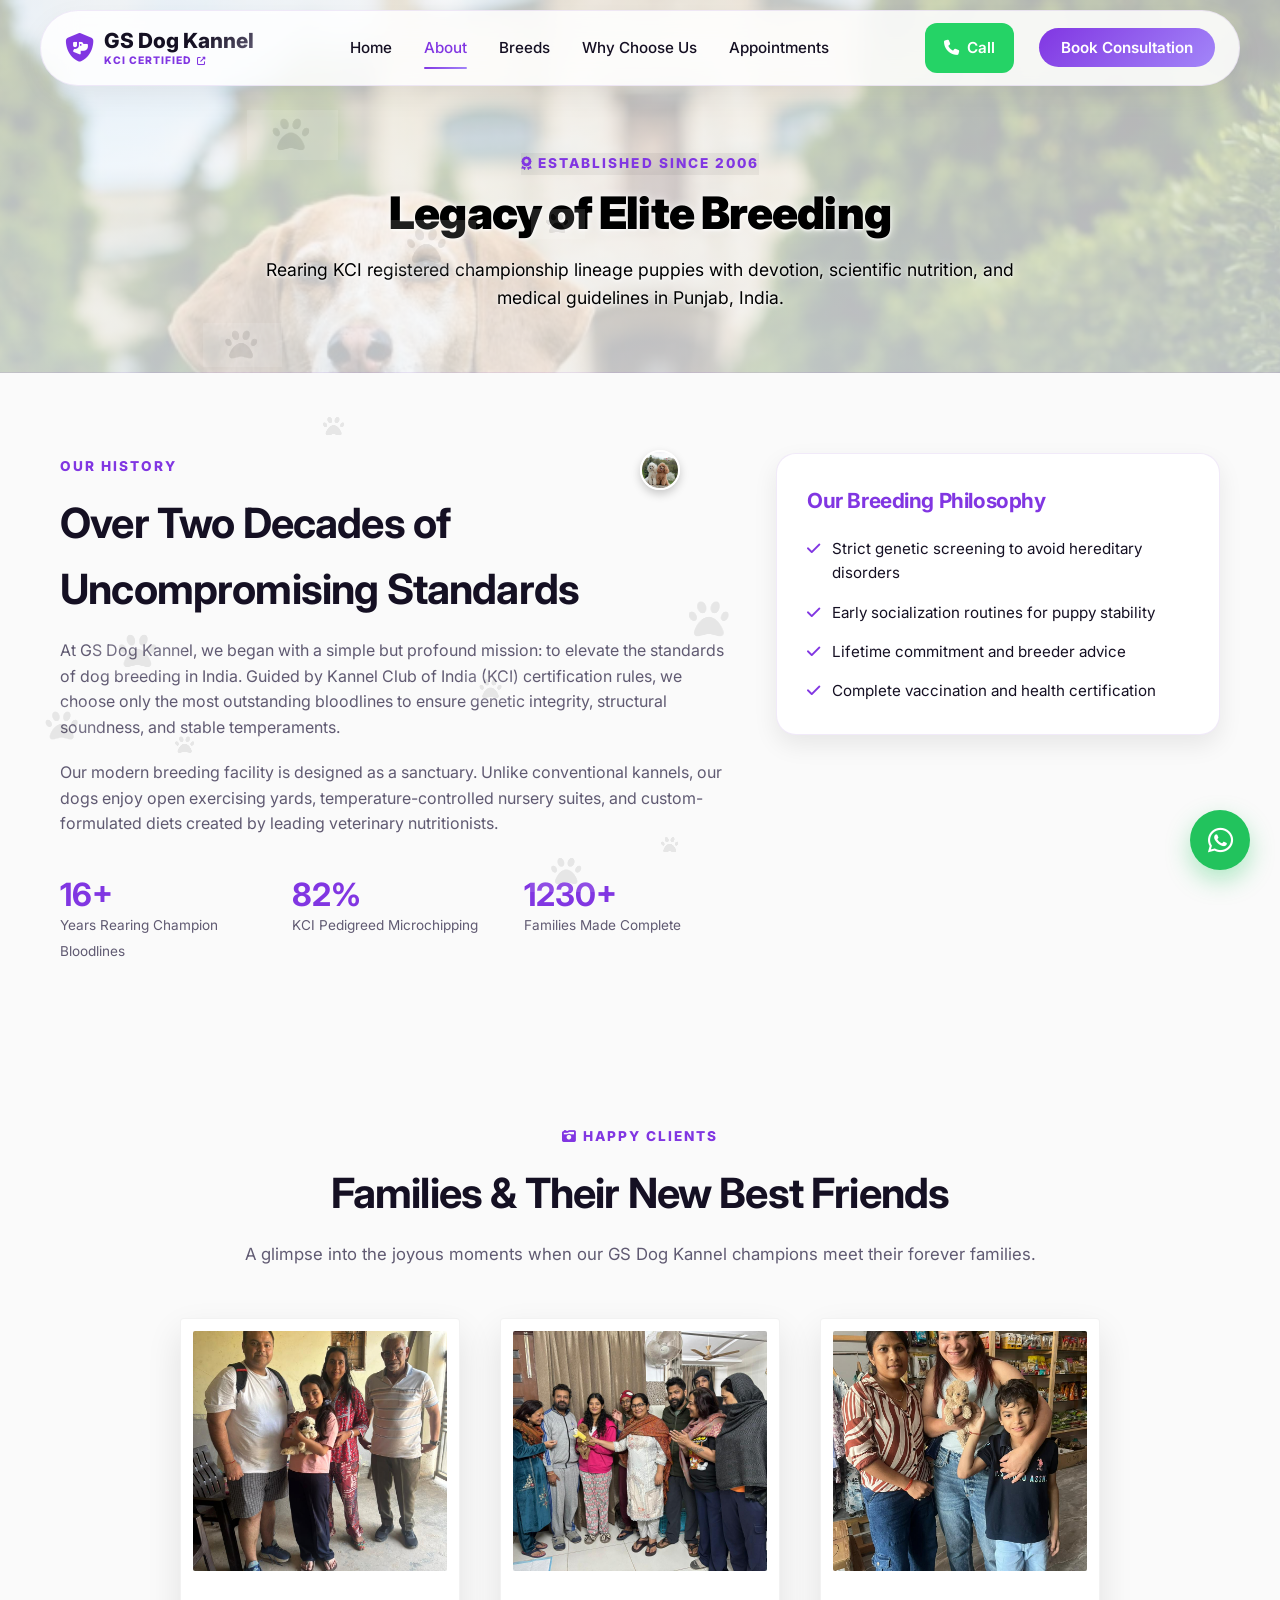
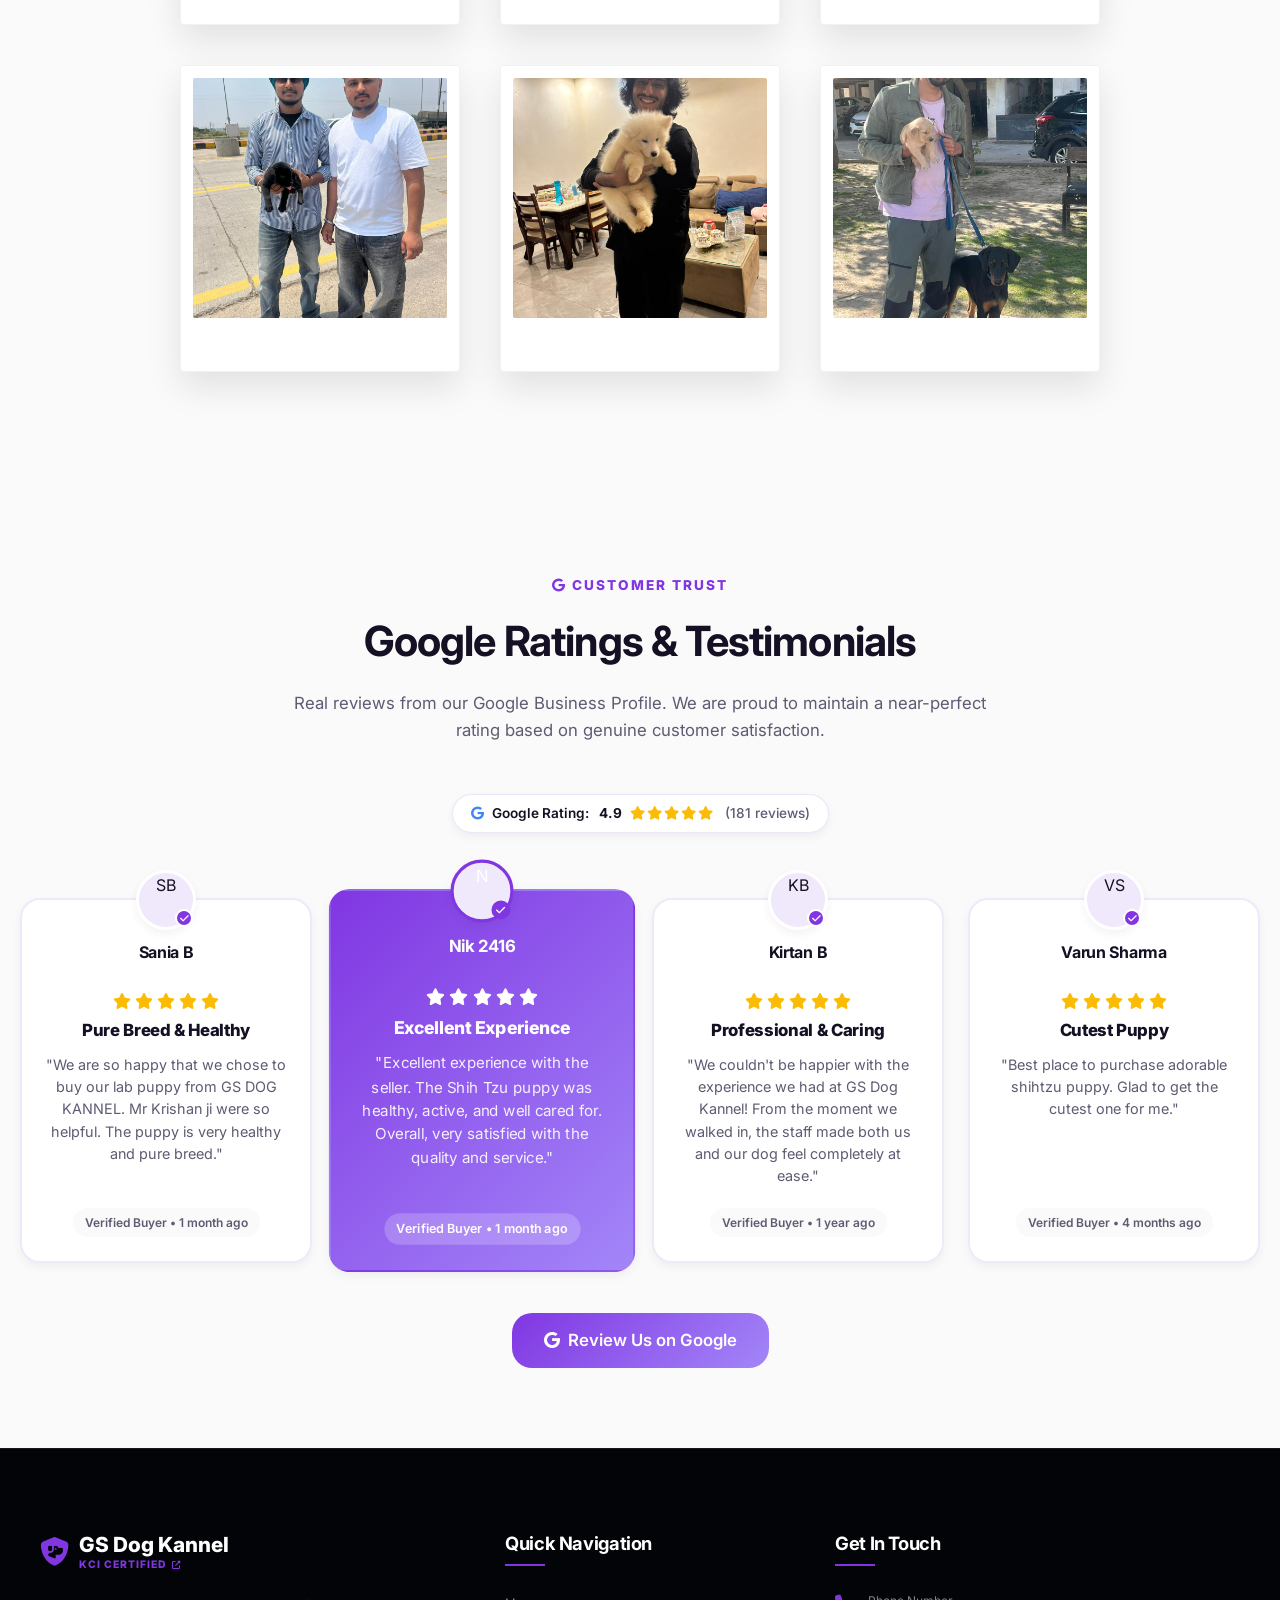
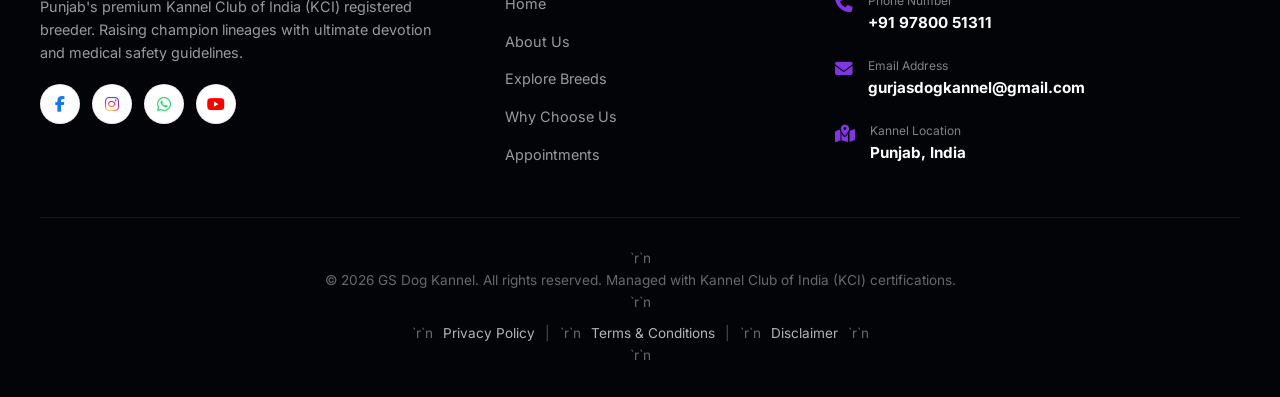
==== about.html @ f5889da2 "Add files via upload" ====
<!DOCTYPE html>
<html lang="en">
<head>
    <meta charset="UTF-8">
    <meta name="viewport" content="width=device-width, initial-scale=1.0">
    <title>About Us | GS Dog Kannel</title>
    <meta name="description" content="Learn about GS Dog Kannel, our legacy of over 20 years breeding KCI-registered championship lineage dogs in Punjab, India.">
    
    <!-- Fonts -->
    <link rel="preconnect" href="https://fonts.googleapis.com">
    <link rel="preconnect" href="https://fonts.gstatic.com" crossorigin>
    <link href="https://fonts.googleapis.com/css2?family=Inter:wght@300;400;500;600;700&family=Playfair+Display:ital,wght@0,400..900;1,400..900&display=swap" rel="stylesheet">
    
    <!-- FontAwesome for Icons -->
    <link rel="stylesheet" href="https://cdnjs.cloudflare.com/ajax/libs/font-awesome/6.4.0/css/all.min.css">
    
    <!-- Stylesheet -->
    <link rel="stylesheet" href="index.css">
</head>
<body>

    <!-- Header Navigation -->
    <header class="main-header scrolled" id="header">
        <div class="header-container">
            <a href="index.html" class="logo">
                <span class="logo-icon"><i class="fa-solid fa-shield-dog"></i></span>
                <div style="display: flex; flex-direction: column; line-height: 1.1;"><span class="logo-text">GS Dog Kannel</span><span style="font-size: 0.65rem; color: var(--clr-primary); font-weight: 800; text-transform: uppercase; letter-spacing: 1px; margin-top: 2px; cursor: pointer;" onclick="window.open('https://www.kennelclubofindia.org/', '_blank'); event.preventDefault();">KCI Certified <i class="fa-solid fa-up-right-from-square" style="font-size: 0.8em; margin-left: 2px;"></i></span></div>
            </a>
            
            <nav class="nav-menu" id="navMenu">
                <a href="index.html" class="nav-link">Home</a>
                <a href="about.html" class="nav-link active">About</a>
                <a href="breeds.html" class="nav-link">Breeds</a>
                <a href="why-choose-us.html" class="nav-link">Why Choose Us</a>
                <a href="appointments.html" class="nav-link">Appointments</a>
            </nav>
            
            <div class="header-actions">
                <a href="tel:+919780051311" class="btn" style="background-color: #25D366; color: white; border: none; margin-right: 10px; padding: 0.8rem 1.2rem; font-weight: 600;"><i class="fa-solid fa-phone"></i> Call</a>
                <button class="btn btn-primary" id="btnBookConsultationTop">Book Consultation</button>
                <button class="mobile-nav-toggle" id="mobileNavToggle" aria-label="Toggle Navigation Menu">
                    <i class="fa-solid fa-bars"></i>
                </button>
            </div>
        </div>
    </header>

    <!-- Page Header Hero -->
    <section class="page-hero-section" id="about-hero">
        <div class="page-hero-overlay"></div>
        <div class="page-hero-container">
            <span class="section-tag"><i class="fa-solid fa-award"></i> Established since 2006</span>
            <h1 class="page-title">Legacy of Elite Breeding</h1>
            <p class="page-subtitle">Rearing KCI registered championship lineage puppies with devotion, scientific nutrition, and medical guidelines in Punjab, India.</p>
        </div>
    </section>

    <!-- About Detailed Story -->
    <section class="about-story-section">
        <div class="about-container">
            <div class="about-text-content">
                <span class="section-tag">Our History</span>
                <h2 class="section-title text-left">Over Two Decades of Uncompromising Standards</h2>
                <p class="story-p" data-animate="anim-fade-up">At GS Dog Kannel, we began with a simple but profound mission: to elevate the standards of dog breeding in India. Guided by Kannel Club of India (KCI) certification rules, we choose only the most outstanding bloodlines to ensure genetic integrity, structural soundness, and stable temperaments.</p>
                
                <p class="story-p delay-150" data-animate="anim-fade-up">Our modern breeding facility is designed as a sanctuary. Unlike conventional kannels, our dogs enjoy open exercising yards, temperature-controlled nursery suites, and custom-formulated diets created by leading veterinary nutritionists.</p>
                
                <div class="stats-row-small">
                    <div class="small-stat" data-animate="anim-fade-up">
                        <strong data-counter="20+">0+</strong>
                        <span>Years Rearing Champion Bloodlines</span>
                    </div>
                    <div class="small-stat delay-150" data-animate="anim-fade-up">
                        <strong data-counter="100%">0%</strong>
                        <span>KCI Pedigreed Microchipping</span>
                    </div>
                    <div class="small-stat delay-300" data-animate="anim-fade-up">
                        <strong data-counter="1500+">0+</strong>
                        <span>Families Made Complete</span>
                    </div>
                </div>
            </div>
            <div class="about-visual-grid">
                <div class="story-card">
                    <h3>Our Breeding Philosophy</h3>
                    <ul class="story-list">
                        <li><i class="fa-solid fa-check text-gold"></i> Strict genetic screening to avoid hereditary disorders</li>
                        <li><i class="fa-solid fa-check text-gold"></i> Early socialization routines for puppy stability</li>
                        <li><i class="fa-solid fa-check text-gold"></i> Lifetime commitment and breeder advice</li>
                        <li><i class="fa-solid fa-check text-gold"></i> Complete vaccination and health certification</li>
                    </ul>
                </div>
            </div>
        </div>
    </section>

    <!-- Client Scenery Gallery -->
    <section class="client-scenery-section" style="padding: 80px 20px; background-color: var(--clr-bg-deep);">
        <div class="section-header" style="text-align: center; max-width: 800px; margin: 0 auto 50px;">
            <span class="section-tag"><i class="fa-solid fa-camera-retro"></i> Happy Clients</span>
            <h2 class="section-title">Families & Their New Best Friends</h2>
            <p class="section-description">A glimpse into the joyous moments when our GS Dog Kannel champions meet their forever families.</p>
        </div>

        <div class="scenery-gallery">
            <div class="scenery-photo"><img src="assets/client-1.jpeg" alt="Happy Client 1"></div>
            <div class="scenery-photo"><img src="assets/client-2.jpeg" alt="Happy Client 2"></div>
            <div class="scenery-photo"><img src="assets/client-3.jpeg" alt="Happy Client 3"></div>
            <div class="scenery-photo"><img src="assets/client-4.jpeg" alt="Happy Client 4"></div>
            <div class="scenery-photo"><img src="assets/client-5.jpeg" alt="Happy Client 5"></div>
            <div class="scenery-photo"><img src="assets/client-6.jpeg" alt="Happy Client 6"></div>
        </div>
    </section>

    <!-- Google Reviews Section -->
    <section class="client-gallery-section" id="clients">
        <div class="section-header">
            <span class="section-tag"><i class="fa-brands fa-google"></i> Customer Trust</span>
            <h2 class="section-title">Google Ratings & Testimonials</h2>
            <p class="section-description">Real reviews from our Google Business Profile. We are proud to maintain a near-perfect rating based on genuine customer satisfaction.</p>
        </div>
        
        <div style="text-align: center; margin-bottom: 35px;">
            <a href="https://maps.app.goo.gl/3R7skZ1B4tzSLsJz9" target="_blank" rel="noopener" class="google-badge">
                <i class="fa-brands fa-google"></i> Google Rating: <strong style="margin-left: 2px;">4.9</strong> 
                <span class="google-stars">
                    <i class="fa-solid fa-star"></i><i class="fa-solid fa-star"></i><i class="fa-solid fa-star"></i><i class="fa-solid fa-star"></i><i class="fa-solid fa-star"></i>
                </span> 
                <span style="color: var(--clr-text-muted); font-weight: 500; margin-left: 4px;">(181 reviews)</span>
            </a>
        </div>

        <div class="gallery-grid">
            <!-- Review 1: Sania B -->
            <div class="google-card">
                <div class="google-avatar-wrapper">
                    <div class="google-avatar">SB</div>
                    <div class="google-verified-badge"><i class="fa-solid fa-check"></i></div>
                </div>
                <div class="google-author-info">
                    <h4>Sania B</h4>
                </div>
                <div class="google-card-rating">
                    <i class="fa-solid fa-star"></i><i class="fa-solid fa-star"></i><i class="fa-solid fa-star"></i><i class="fa-solid fa-star"></i><i class="fa-solid fa-star"></i>
                </div>
                <h3 class="google-card-title">Pure Breed & Healthy</h3>
                <p class="google-card-text">"We are so happy that we chose to buy our lab puppy from GS DOG KANNEL. Mr Krishan ji were so helpful. The puppy is very healthy and pure breed."</p>
                <div class="google-card-footer">Verified Buyer • 1 month ago</div>
            </div>
            
            <!-- Review 2: Nik 2416 (HIGHLIGHT) -->
            <div class="google-card highlight">
                <div class="google-avatar-wrapper">
                    <div class="google-avatar">N</div>
                    <div class="google-verified-badge"><i class="fa-solid fa-check"></i></div>
                </div>
                <div class="google-author-info">
                    <h4>Nik 2416</h4>
                </div>
                <div class="google-card-rating">
                    <i class="fa-solid fa-star"></i><i class="fa-solid fa-star"></i><i class="fa-solid fa-star"></i><i class="fa-solid fa-star"></i><i class="fa-solid fa-star"></i>
                </div>
                <h3 class="google-card-title">Excellent Experience</h3>
                <p class="google-card-text">"Excellent experience with the seller. The Shih Tzu puppy was healthy, active, and well cared for. Overall, very satisfied with the quality and service."</p>
                <div class="google-card-footer">Verified Buyer • 1 month ago</div>
            </div>

            <!-- Review 3: Kirtan B -->
            <div class="google-card">
                <div class="google-avatar-wrapper">
                    <div class="google-avatar">KB</div>
                    <div class="google-verified-badge"><i class="fa-solid fa-check"></i></div>
                </div>
                <div class="google-author-info">
                    <h4>Kirtan B</h4>
                </div>
                <div class="google-card-rating">
                    <i class="fa-solid fa-star"></i><i class="fa-solid fa-star"></i><i class="fa-solid fa-star"></i><i class="fa-solid fa-star"></i><i class="fa-solid fa-star"></i>
                </div>
                <h3 class="google-card-title">Professional & Caring</h3>
                <p class="google-card-text">"We couldn't be happier with the experience we had at GS Dog Kannel! From the moment we walked in, the staff made both us and our dog feel completely at ease."</p>
                <div class="google-card-footer">Verified Buyer • 1 year ago</div>
            </div>

            <!-- Review 4: Varun Sharma -->
            <div class="google-card">
                <div class="google-avatar-wrapper">
                    <div class="google-avatar">VS</div>
                    <div class="google-verified-badge"><i class="fa-solid fa-check"></i></div>
                </div>
                <div class="google-author-info">
                    <h4>Varun Sharma</h4>
                </div>
                <div class="google-card-rating">
                    <i class="fa-solid fa-star"></i><i class="fa-solid fa-star"></i><i class="fa-solid fa-star"></i><i class="fa-solid fa-star"></i><i class="fa-solid fa-star"></i>
                </div>
                <h3 class="google-card-title">Cutest Puppy</h3>
                <p class="google-card-text">"Best place to purchase adorable shihtzu puppy. Glad to get the cutest one for me."</p>
                <div class="google-card-footer">Verified Buyer • 4 months ago</div>
            </div>
        </div>

        <div style="text-align: center; margin-top: 50px;">
            <a href="https://maps.app.goo.gl/3R7skZ1B4tzSLsJz9" target="_blank" rel="noopener" class="btn btn-primary btn-lg">
                <i class="fa-brands fa-google"></i> Review Us on Google
            </a>
        </div>
    </section>

    <!-- Footer Section -->
    <footer class="site-footer" id="contact">
        <div class="footer-container">
            <div class="footer-brand">
                <a href="index.html" class="footer-logo">
                    <span class="logo-icon"><i class="fa-solid fa-shield-dog"></i></span>
                    <div style="display: flex; flex-direction: column; line-height: 1.1;"><span class="logo-text">GS Dog Kannel</span><span style="font-size: 0.65rem; color: var(--clr-primary); font-weight: 800; text-transform: uppercase; letter-spacing: 1px; margin-top: 2px; cursor: pointer;" onclick="window.open('https://www.kennelclubofindia.org/', '_blank'); event.preventDefault();">KCI Certified <i class="fa-solid fa-up-right-from-square" style="font-size: 0.8em; margin-left: 2px;"></i></span></div>
                </a>
                <p class="brand-desc">Punjab's premium Kannel Club of India (KCI) registered breeder. Raising champion lineages with ultimate devotion and medical safety guidelines.</p>
                <div class="social-links">
                    <a href="https://www.facebook.com/people/G-S-Pets/100076706312508/" class="social-link" target="_blank" rel="noopener" aria-label="Facebook"><i class="fa-brands fa-facebook-f"></i></a>
                    <a href="https://www.instagram.com/pets_gs/" class="social-link" target="_blank" rel="noopener" aria-label="Instagram"><i class="fa-brands fa-instagram"></i></a>
                    <a href="https://wa.me/919780051311" class="social-link" target="_blank" rel="noopener" aria-label="WhatsApp"><i class="fa-brands fa-whatsapp"></i></a>
                    <a href="https://youtube.com/@gsdogkennel-u6u?si=juVTR_UXHDhjOwBA" class="social-link" target="_blank" rel="noopener" aria-label="YouTube"><i class="fa-brands fa-youtube"></i></a>
                </div>
            </div>
            
            <div class="footer-links">
                <h3>Quick Navigation</h3>
                <ul class="links-list">
                    <li><a href="index.html">Home</a></li>
                    <li><a href="about.html">About Us</a></li>
                    <li><a href="breeds.html">Explore Breeds</a></li>
                    <li><a href="why-choose-us.html">Why Choose Us</a></li>
                    <li><a href="appointments.html">Appointments</a></li>
                </ul>
            </div>
            
            <div class="footer-contact">
                <h3>Get In Touch</h3>
                <ul class="contact-list">
                    <li>
                        <i class="fa-solid fa-phone"></i>
                        <div>
                            <span>Phone Number</span>
                            <strong><a href="tel:+919780051311">+91 97800 51311</a></strong>
                        </div>
                    </li>
                    <li>
                        <i class="fa-solid fa-envelope"></i>
                        <div>
                            <span>Email Address</span>
                            <strong><a href="mailto:gurjasdogkannel@gmail.com">gurjasdogkannel@gmail.com</a></strong>
                        </div>
                    </li>
                    <li>
                        <i class="fa-solid fa-map-location-dot"></i>
                        <div>
                            <span>Kannel Location</span>
                            <strong>Punjab, India</strong>
                        </div>
                    </li>
                </ul>
            </div>
        </div>
        
        <div class="footer-bottom">`r`n            <p>&copy; 2026 GS Dog Kannel. All rights reserved. Managed with Kannel Club of India (KCI) certifications.</p>`r`n            <div class="legal-links" style="margin-top: 10px; font-size: 0.85rem; text-align: center; display: flex; justify-content: center; flex-wrap: wrap; gap: 10px;">`r`n                <a href="privacy.html" style="color: rgba(255,255,255,0.7); text-decoration: none;">Privacy Policy</a> <span style="color: rgba(255,255,255,0.3);">|</span>`r`n                <a href="terms.html" style="color: rgba(255,255,255,0.7); text-decoration: none;">Terms &amp; Conditions</a> <span style="color: rgba(255,255,255,0.3);">|</span>`r`n                <a href="disclaimer.html" style="color: rgba(255,255,255,0.7); text-decoration: none;">Disclaimer</a>`r`n            </div>`r`n        </div>
    </footer>

    <!-- Book Consultation Modal Overlay -->
    <div class="modal-overlay" id="consultationModal">
        <div class="modal-card">
            <button class="modal-close" id="modalCloseBtn" aria-label="Close Modal">&times;</button>
            <div class="modal-header">
                <i class="fa-solid fa-paw modal-paw-icon"></i>
                <h2>Book Kannel Consultation</h2>
                <p>Submit your details to chat with our breeding experts regarding availability and lineage history.</p>
            </div>
            <form class="modal-form" id="consultationForm">
                <div class="form-group">
                    <label for="clientName">Full Name</label>
                    <div class="input-wrapper">
                        <i class="fa-solid fa-user"></i>
                        <input type="text" id="clientName" placeholder="e.g. Gurpreet Singh" required>
                    </div>
                </div>
                <div class="form-group">
                    <label for="clientPhone">Phone / WhatsApp Number</label>
                    <div class="input-wrapper">
                        <i class="fa-solid fa-phone"></i>
                        <input type="tel" id="clientPhone" placeholder="e.g. +91 98765 43210" required>
                    </div>
                </div>
                <div class="form-group">
                    <label for="clientEmail">Email Address</label>
                    <div class="input-wrapper">
                        <i class="fa-solid fa-envelope"></i>
                        <input type="email" id="clientEmail" placeholder="e.g. gurpreet@example.com" required>
                    </div>
                </div>
                <div class="form-group">
                    <label for="selectedBreed">Interested Breed (Optional)</label>
                    <div class="input-wrapper">
                        <i class="fa-solid fa-dog"></i>
                        <select id="selectedBreed">
                            <option value="General Inquiry">General Consultation</option>
                            <option value="Alaskan Malamute">Alaskan Malamute</option>
                            <option value="Beagle">Beagle</option>
                            <option value="Black Pug">Black Pug</option>
                            <option value="Boxer">Boxer</option>
                            <option value="Cane Corso">Cane Corso</option>
                            <option value="Cocker Spaniel">Cocker Spaniel</option>
                            <option value="Doberman Pinscher">Doberman Pinscher</option>
                            <option value="Dogo Argentino">Dogo Argentino</option>
                            <option value="English Mastiff">English Mastiff</option>
                            <option value="French Bulldog">French Bulldog</option>
                            <option value="German Shepherd">German Shepherd</option>
                            <option value="Golden Retriever">Golden Retriever</option>
                            <option value="Labrador Retriever">Labrador Retriever</option>
                            <option value="Maltese">Maltese</option>
                            <option value="Maltipoo">Maltipoo</option>
                            <option value="Neapolitan Mastiff">Neapolitan Mastiff</option>
                            <option value="Poodle">Poodle</option>
                            <option value="Pug">Pug</option>
                            <option value="Rottweiler">Rottweiler</option>
                            <option value="Shih Tzu">Shih Tzu</option>
                            <option value="Siberian Husky">Siberian Husky</option>
                            <option value="Tibetan Mastiff">Tibetan Mastiff</option>
                            <option value="Toy Pomeranian">Toy Pomeranian</option>
                        </select>
                    </div>
                </div>
                <button type="submit" class="btn btn-primary btn-full">Submit & Chat on WhatsApp</button>
            </form>
        </div>
    </div>

    <!-- Floating WhatsApp Widget -->
    <a href="https://wa.me/919780051311?text=Hi%20GS%20Dog%20Kannel,%20I%27m%20visiting%20your%20website%20and%20want%20to%20know%20more." class="whatsapp-floating-widget" target="_blank" rel="noopener" aria-label="Chat on WhatsApp">
        <i class="fa-brands fa-whatsapp"></i>
        <span class="tooltip-text">Chat with us</span>
    </a>

    <!-- Interactive script -->
    <script src="index.js"></script>
</body>
</html>
---- index.css ----
/* ==========================================================================
   GS Dog Kannel CSS Design System
   Modern Premium Dark Theme with Amber Gold Accents & Glassmorphism
   ========================================================================== */

/* 1. Global Reset & Theme Variables */
:root {
    /* Color Palette (Light Purple Premium) */
    --clr-bg-deep: hsl(0, 0%, 98%);            /* Very Light Grey/White #fafafa */
    --clr-bg-card: hsl(0, 0%, 100%);           /* White cards */
    --clr-bg-card-hover: hsl(260, 40%, 97%);   /* Soft purple highlight */
    --clr-glass: rgba(255, 255, 255, 0.6);
    --clr-glass-border: rgba(115, 51, 194, 0.1);
    --clr-glass-highlight: rgba(255, 255, 255, 0.8);
    
    --clr-primary: hsl(266, 75%, 55%);         /* Vibrant Purple */
    --clr-primary-hover: hsl(266, 75%, 45%);   /* Darker Purple */
    --clr-primary-light: hsl(260, 70%, 95%);   /* Light violet/purple panel */
    
    --clr-secondary: hsl(339, 76%, 62%);       /* Rose/Pink Accent #e85287 */
    --clr-secondary-hover: hsl(339, 76%, 52%);
    --clr-whatsapp: hsl(142, 70%, 45%);        /* WhatsApp green */
    
    --clr-text-main: hsl(255, 36%, 10%);       /* Dark Text */
    --clr-text-muted: hsl(255, 12%, 40%);      /* Muted Text */
    --clr-text-dark: hsl(255, 36%, 10%);
    
    /* Typography - Clean Sans Serif for all */
    --font-heading: 'Inter', -apple-system, BlinkMacSystemFont, "Segoe UI", Roboto, sans-serif;
    --font-body: 'Inter', -apple-system, BlinkMacSystemFont, "Segoe UI", Roboto, sans-serif;
    
    /* Effects & Transitions */
    --shadow-sm: 0 4px 10px rgba(0, 0, 0, 0.05);
    --shadow-md: 0 10px 25px rgba(0, 0, 0, 0.08);
    --shadow-lg: 0 20px 40px rgba(115, 51, 194, 0.12);
    --transition-smooth: all 0.35s cubic-bezier(0.4, 0, 0.2, 1);
    
    --border-radius-sm: 12px;
    --border-radius-md: 20px;
    --border-radius-lg: 32px;
    --border-radius-circle: 50%;
    
    /* Animation Tokens */
    --ease-spring: cubic-bezier(0.34, 1.56, 0.64, 1);
    --ease-smooth: cubic-bezier(0.25, 1, 0.5, 1);
    --ease-in-out: cubic-bezier(0.65, 0, 0.35, 1);
    --gradient-primary: linear-gradient(135deg, hsl(266, 75%, 55%), hsl(255, 90%, 75%));
}

* {
    margin: 0;
    padding: 0;
    box-sizing: border-box;
}

html {
    scroll-behavior: smooth;
    font-size: 16px;
    background-color: var(--clr-bg-deep);
}

body {
    font-family: var(--font-body);
    color: var(--clr-text-main);
    line-height: 1.6;
    overflow-x: hidden;
    background-color: var(--clr-bg-deep);
}

/* Scrollbar Styling */
::-webkit-scrollbar {
    width: 10px;
}
::-webkit-scrollbar-track {
    background: var(--clr-bg-deep);
}
::-webkit-scrollbar-thumb {
    background: hsl(222, 30%, 18%);
    border-radius: 5px;
}
::-webkit-scrollbar-thumb:hover {
    background: var(--clr-primary);
}

/* Typography Anchors */
h1, h2, h3, h4, h5, h6 {
    font-family: var(--font-heading);
    font-weight: 700;
    letter-spacing: -0.02em;
    color: var(--clr-text-main);
}

a {
    color: inherit;
    text-decoration: none;
    transition: var(--transition-smooth);
}

/* 2. Layout Elements & Buttons */
.btn {
    display: inline-flex;
    align-items: center;
    justify-content: center;
    gap: 8px;
    padding: 10px 22px;
    font-family: var(--font-heading);
    font-size: 0.95rem;
    font-weight: 600;
    border-radius: var(--border-radius-sm);
    border: none;
    cursor: pointer;
    transition: var(--transition-smooth);
}

.btn-primary {
    background: var(--gradient-primary);
    color: #fff;
    border-radius: var(--border-radius-md);
}
.btn-primary:hover {
    transform: translateY(-2px);
    box-shadow: 0 8px 20px rgba(115, 51, 194, 0.35);
}

.btn-secondary {
    background-color: transparent;
    color: var(--clr-primary);
    border: 2px solid rgba(115, 51, 194, 0.3);
    backdrop-filter: blur(5px);
}
.btn-secondary:hover {
    background-color: var(--clr-primary-light);
    border-color: var(--clr-primary);
    transform: translateY(-2px);
}

.btn-lg {
    padding: 14px 32px;
    font-size: 1.05rem;
}

.btn-full {
    width: 100%;
    padding: 14px;
}

/* Badge style */
.badge {
    background-color: var(--clr-primary);
    color: var(--clr-bg-deep);
    font-size: 0.65rem;
    font-weight: 800;
    padding: 2px 8px;
    border-radius: 20px;
    text-transform: uppercase;
    letter-spacing: 0.05em;
    margin-left: 8px;
    vertical-align: middle;
}

/* 3. Header & Navigation */
.main-header {
    position: fixed;
    top: 20px;
    left: 50%;
    transform: translateX(-50%);
    width: 95%;
    max-width: 1200px;
    z-index: 1000;
    background-color: var(--clr-glass);
    backdrop-filter: blur(20px);
    -webkit-backdrop-filter: blur(20px);
    border: 1px solid var(--clr-glass-border);
    border-radius: 100px;
    transition: var(--transition-smooth);
    box-shadow: 0 4px 15px rgba(0,0,0,0.05);
}

.main-header.scrolled {
    top: 10px;
    background-color: rgba(255, 255, 255, 0.95);
    box-shadow: var(--shadow-md);
}

.header-container {
    width: 100%;
    padding: 12px 24px;
    display: flex;
    align-items: center;
    justify-content: space-between;
}

.logo {
    display: flex;
    align-items: center;
    gap: 10px;
}
.logo-icon {
    font-size: 1.8rem;
    color: var(--clr-primary);
}
.logo-text {
    font-family: var(--font-heading);
    font-size: 1.3rem;
    font-weight: 800;
    background: linear-gradient(135deg, var(--clr-text-main) 60%, var(--clr-text-muted));
    -webkit-background-clip: text;
    background-clip: text;
    -webkit-text-fill-color: transparent;
}

.nav-menu {
    display: flex;
    gap: 32px;
    align-items: center;
}
.nav-link {
    font-family: var(--font-body);
    font-size: 0.95rem;
    font-weight: 500;
    color: var(--clr-text-main);
    position: relative;
    padding: 5px 0;
}
.nav-link:hover, .nav-link.active {
    color: var(--clr-primary);
}
.nav-link::after {
    content: '';
    position: absolute;
    bottom: 0;
    left: 0;
    width: 0;
    height: 3px;
    border-radius: 3px;
    background-color: var(--clr-primary);
    transition: var(--transition-smooth);
}
.nav-link:hover::after, .nav-link.active::after {
    width: 100%;
}

.header-actions {
    display: flex;
    align-items: center;
    gap: 15px;
}

.mobile-nav-toggle {
    display: none;
    background: none;
    border: none;
    color: var(--clr-text-main);
    font-size: 1.5rem;
    cursor: pointer;
}

/* 4. Classical Split Hero Section */
.hero-classical-split {
    position: relative;
    min-height: 80vh;
    padding-top: 140px;
    padding-bottom: 60px;
    display: flex;
    align-items: center;
    background-color: var(--clr-bg-deep);
    overflow: hidden;
}

.hero-split-container {
    display: grid;
    grid-template-columns: 1.1fr 0.9fr;
    gap: 50px;
    width: 90%;
    max-width: 1200px;
    margin: 0 auto;
    align-items: center;
    z-index: 2;
}

.hero-content-column {
    text-align: left;
}

.hero-badge {
    display: inline-flex;
    align-items: center;
    gap: 8px;
    background-color: var(--clr-primary-light);
    color: var(--clr-primary);
    border: 1px solid rgba(115, 51, 194, 0.15);
    padding: 6px 16px;
    border-radius: 30px;
    font-family: var(--font-heading);
    font-size: 0.85rem;
    font-weight: 600;
    margin-bottom: 24px;
}

.hero-title {
    font-size: 4rem;
    line-height: 1.1;
    margin-bottom: 20px;
    color: var(--clr-text-main);
    font-family: var(--font-heading);
    font-weight: 800;
}

.hero-subtitle {
    font-size: 1.15rem;
    color: var(--clr-text-muted);
    line-height: 1.6;
    margin: 0 0 35px;
    max-width: 600px;
}

.hero-cta-group {
    display: flex;
    justify-content: flex-start;
    gap: 20px;
}

.hero-visual-column {
    display: flex;
    justify-content: center;
    align-items: center;
    position: relative;
}

.framed-image-container {
    position: relative;
    background: transparent;
    border-radius: var(--border-radius-lg);
    box-shadow: var(--shadow-md);
    transition: var(--transition-smooth);
    width: 100%;
}

.framed-image-container:hover {
    transform: translateY(-5px);
    box-shadow: var(--shadow-lg);
}

.framed-hero-img {
    width: 100%;
    max-width: 600px;
    height: 400px;
    object-fit: cover;
    border-radius: var(--border-radius-lg);
    display: block;
}

.hero-image-btn {
    position: absolute;
    bottom: 30px;
    right: 30px;
    width: 200px;
    height: 50px;
    box-shadow: var(--shadow-sm);
}

.framed-badge {
    position: absolute;
    bottom: 25px;
    right: 25px;
    background-color: var(--clr-primary);
    color: #ffffff;
    padding: 8px 16px;
    border-radius: 30px;
    font-size: 0.8rem;
    font-weight: 600;
    box-shadow: var(--shadow-md);
    display: flex;
    align-items: center;
    gap: 6px;
}

/* Stats Section (Separated below Hero) */
.stats-banner-section {
    padding: 20px 0 60px;
    background-color: var(--clr-bg-deep);
}

.stats-container {
    width: 90%;
    max-width: 1200px;
    margin: 0 auto;
    display: grid;
    grid-template-columns: repeat(3, 1fr);
    gap: 30px;
    z-index: 3;
}

.stat-card {
    background-color: var(--clr-bg-card);
    border: 2px solid var(--clr-primary-light);
    border-radius: var(--border-radius-md);
    padding: 30px 20px;
    display: flex;
    flex-direction: column;
    align-items: center;
    box-shadow: var(--shadow-sm);
    transition: var(--transition-smooth);
    position: relative;
    overflow: hidden;
}
.stat-card:hover {
    transform: translateY(-5px);
    border-color: var(--clr-primary);
    box-shadow: var(--shadow-md);
}

.stat-icon {
    font-size: 2rem;
    color: var(--clr-primary);
    margin-bottom: 15px;
    background: var(--clr-primary-light);
    width: 60px;
    height: 60px;
    display: flex;
    align-items: center;
    justify-content: center;
    border-radius: 12px;
}
.stat-number {
    font-family: var(--font-heading);
    font-size: 2.5rem;
    font-weight: 800;
    color: var(--clr-text-main);
    line-height: 1;
    margin-bottom: 8px;
}
.stat-label {
    font-size: 0.9rem;
    color: var(--clr-text-muted);
    font-weight: 500;
}

/* 5. Breeds Section */
.breeds-section {
    padding: 160px 20px 100px;
    max-width: 1200px;
    margin: 0 auto;
}

.section-header {
    text-align: center;
    max-width: 700px;
    margin: 0 auto 50px;
}

.section-tag {
    font-family: var(--font-heading);
    color: var(--clr-primary);
    text-transform: uppercase;
    font-size: 0.85rem;
    font-weight: 800;
    letter-spacing: 0.15em;
    display: inline-block;
    margin-bottom: 12px;
}

.section-title {
    font-size: 2.6rem;
    margin-bottom: 15px;
}
.section-title.text-left {
    text-align: left;
}

.section-description {
    font-size: 1.05rem;
    color: var(--clr-text-muted);
}
.section-description.text-left {
    text-align: left;
}

/* Filter tabs style */
.filter-tabs {
    display: flex;
    justify-content: center;
    flex-wrap: wrap;
    gap: 12px;
    margin-top: 35px;
}

.filter-btn {
    background-color: var(--clr-bg-card);
    color: var(--clr-text-muted);
    border: 1px solid var(--clr-glass-border);
    padding: 10px 22px;
    border-radius: 30px;
    cursor: pointer;
    font-family: var(--font-heading);
    font-size: 0.9rem;
    font-weight: 600;
    transition: var(--transition-smooth);
}
.filter-btn:hover {
    color: var(--clr-text-main);
    border-color: rgba(255, 255, 255, 0.2);
}
.filter-btn.active {
    background-color: var(--clr-primary);
    color: var(--clr-bg-deep);
    border-color: var(--clr-primary);
    box-shadow: 0 4px 15px rgba(245, 158, 11, 0.3);
}

/* Breeds Grid & Cards */
.breeds-grid {
    display: grid;
    grid-template-columns: repeat(5, 1fr);
    gap: 24px;
    margin-top: 40px;
}
@media (max-width: 1400px) {
    .breeds-grid { grid-template-columns: repeat(4, 1fr); }
}
@media (max-width: 1100px) {
    .breeds-grid { grid-template-columns: repeat(3, 1fr); }
}
@media (max-width: 768px) {
    .breeds-grid { grid-template-columns: repeat(2, 1fr); gap: 15px; }
}
@media (max-width: 480px) {
    .breeds-grid { grid-template-columns: 1fr; }
}

.breed-card {
    background-color: var(--clr-bg-card);
    border: 1px solid var(--clr-glass-border);
    border-radius: var(--border-radius-md);
    overflow: hidden;
    box-shadow: var(--shadow-sm);
    transition: var(--transition-smooth);
    display: flex;
    flex-direction: column;
    position: relative;
    height: 100%;
}
.breed-card:hover {
    transform: translateY(-8px);
    border-color: var(--clr-primary-light);
    box-shadow: var(--shadow-lg);
}

.breed-image-wrapper {
    position: relative;
    height: 260px;
    overflow: hidden;
}
.breed-image {
    width: 100%;
    height: 100%;
    object-fit: cover;
    transition: var(--transition-smooth);
}
.breed-card:hover .breed-image {
    transform: scale(1.05);
}

.breed-glass-overlay {
    position: absolute;
    top: -50%;
    left: -50%;
    width: 200%;
    height: 200%;
    background: linear-gradient(
        to bottom right,
        rgba(255,255,255,0) 0%,
        rgba(255,255,255,0) 40%,
        rgba(255,255,255,0.4) 50%,
        rgba(255,255,255,0) 60%,
        rgba(255,255,255,0) 100%
    );
    transform: rotate(30deg);
    pointer-events: none;
    z-index: 10;
    transition: var(--transition-smooth);
}
.breed-card:hover .breed-glass-overlay {
    transform: rotate(30deg) translate(20%, 20%);
}

.breed-category {
    position: absolute;
    top: 15px;
    right: 15px;
    background-color: var(--clr-glass);
    backdrop-filter: blur(8px);
    border: 1px solid var(--clr-glass-border);
    color: var(--clr-text-main);
    font-family: var(--font-heading);
    font-size: 0.75rem;
    font-weight: 700;
    padding: 6px 12px;
    border-radius: 20px;
    text-transform: uppercase;
}

.breed-content {
    padding: 20px;
    display: flex;
    flex-direction: column;
    flex-grow: 1;
    text-align: left;
}

.breed-name {
    font-size: 1.25rem;
    margin-bottom: 8px;
    font-weight: 700;
}

.breed-card-btn {
    border-radius: 0 0 var(--border-radius-md) var(--border-radius-md);
    padding: 16px;
    font-size: 1rem;
    background: var(--gradient-primary);
    color: #fff;
    border: none;
    text-align: center;
    font-weight: 600;
    transition: var(--transition-smooth);
    display: block;
    width: 100%;
    text-decoration: none;
}
.breed-card-btn:hover {
    background: var(--clr-primary-hover);
}

.breed-desc {
    font-size: 0.9rem;
    color: var(--clr-text-muted);
    margin-bottom: 20px;
    flex-grow: 1;
}

.breed-meta {
    display: flex;
    justify-content: space-between;
    align-items: center;
    border-top: 1px solid var(--clr-glass-border);
    border-bottom: 1px solid var(--clr-glass-border);
    padding: 14px 0;
    margin-bottom: 20px;
    font-size: 0.85rem;
}

.meta-item {
    display: flex;
    flex-direction: column;
}
.meta-label {
    color: var(--clr-text-muted);
    font-size: 0.75rem;
    text-transform: uppercase;
    margin-bottom: 2px;
}
.meta-val {
    font-weight: 700;
}
.meta-val.price {
    color: var(--clr-primary);
}
/* 6. Why Choose Us Section */
.why-us-section {
    padding: 100px 20px;
    background-color: var(--clr-bg-deep);
}

.why-us-container {
    max-width: 1200px;
    margin: 0 auto;
    display: grid;
    grid-template-columns: 1fr 0.8fr;
    gap: 60px;
    align-items: center;
}

.features-list {
    margin-top: 40px;
    display: grid;
    grid-template-columns: 1fr 1fr;
    gap: 24px;
}

.feature-item {
    background: linear-gradient(135deg, rgba(115, 51, 194, 0.08) 0%, rgba(255, 255, 255, 1) 40%);
    background-color: var(--clr-bg-card);
    border: 1px solid var(--clr-glass-border);
    border-radius: var(--border-radius-md);
    padding: 30px;
    box-shadow: var(--shadow-sm);
    transition: var(--transition-smooth);
    display: flex;
    flex-direction: column;
    gap: 20px;
}
.feature-item:hover {
    transform: translateY(-5px);
    box-shadow: var(--shadow-md);
    border-color: rgba(115, 51, 194, 0.2);
}

.feature-icon {
    width: 50px;
    height: 50px;
    background-color: #fff;
    color: var(--clr-primary);
    border-radius: 50%;
    display: flex;
    align-items: center;
    justify-content: center;
    font-size: 1.4rem;
    flex-shrink: 0;
    box-shadow: var(--shadow-sm);
    border: 1px solid var(--clr-glass-border);
}

.feature-text h3 {
    font-size: 1.15rem;
    margin-bottom: 8px;
    font-weight: 800;
    color: var(--clr-text-main);
}
.feature-text p {
    font-size: 0.9rem;
    color: var(--clr-text-muted);
    line-height: 1.5;
}

/* Visual customer testimonial block */
.why-us-visual {
    position: relative;
    padding: 20px;
}

.visual-card {
    background-color: var(--clr-bg-card);
    border: 1px solid var(--clr-glass-border);
    border-radius: var(--border-radius-lg);
    padding: 40px;
    box-shadow: var(--shadow-lg);
    position: relative;
    overflow: hidden;
}
.visual-card::after {
    content: '';
    position: absolute;
    top: 0;
    right: 0;
    width: 30%;
    height: 100%;
    background: var(--gradient-primary);
    z-index: 0;
    clip-path: polygon(20% 0, 100% 0, 100% 100%, 0 100%);
}

.visual-rating {
    color: #fbbc05;
    font-size: 1.2rem;
    margin-bottom: 20px;
    position: relative;
    z-index: 1;
}

.visual-quote {
    font-size: 1.1rem;
    font-style: italic;
    color: var(--clr-text-main);
    line-height: 1.8;
    margin-bottom: 30px;
    font-weight: 500;
    position: relative;
    z-index: 1;
}

.visual-author {
    display: flex;
    align-items: center;
    gap: 15px;
    position: relative;
    z-index: 1;
}
.author-avatar {
    width: 45px;
    height: 45px;
    background-color: var(--clr-bg-card-hover);
    border-radius: var(--border-radius-circle);
    display: flex;
    align-items: center;
    justify-content: center;
    color: var(--clr-primary);
    font-size: 1.2rem;
    border: 1px solid var(--clr-glass-border);
}
.author-info h4 {
    font-size: 0.95rem;
    margin-bottom: 2px;
}
.author-info span {
    font-size: 0.8rem;
    color: var(--clr-text-muted);
}

/* 7. Footer Section */
.site-footer {
    background-color: hsl(222, 47%, 2%);
    border-top: 1px solid rgba(255, 255, 255, 0.08);
    padding: 80px 20px 30px;
    color: rgba(255, 255, 255, 0.7);
}

.footer-container {
    max-width: 1200px;
    margin: 0 auto;
    display: grid;
    grid-template-columns: 1.5fr 1fr 1.5fr;
    gap: 60px;
    margin-bottom: 50px;
}

.footer-brand {
    display: flex;
    flex-direction: column;
    gap: 20px;
}
.footer-logo {
    display: flex;
    align-items: center;
    gap: 10px;
}
.brand-desc {
    font-size: 0.9rem;
    color: rgba(255, 255, 255, 0.6);
}

.social-links {
    display: flex;
    gap: 12px;
}
.social-link {
    width: 40px;
    height: 40px;
    background-color: var(--clr-bg-card);
    border: 1px solid var(--clr-glass-border);
    border-radius: var(--border-radius-circle);
    display: flex;
    align-items: center;
    justify-content: center;
    color: var(--clr-text-muted);
    font-size: 1rem;
}
.social-link:hover {
    color: var(--clr-bg-deep);
    background-color: var(--clr-primary);
    border-color: var(--clr-primary);
    transform: translateY(-2px);
    box-shadow: 0 4px 12px rgba(245, 158, 11, 0.25);
}

.footer-links h3, .footer-contact h3 {
    font-size: 1.15rem;
    margin-bottom: 25px;
    position: relative;
    padding-bottom: 8px;
    color: #ffffff;
}
.footer-logo .logo-text {
    background: transparent;
    -webkit-background-clip: unset;
    background-clip: unset;
    -webkit-text-fill-color: unset;
    color: #ffffff;
    font-weight: 800; /* Ensure it is bold */
}

/* Social Media Brand Colors */
.social-link[aria-label="Facebook"] {
    color: #1877F2;
}
.social-link[aria-label="Instagram"] i {
    background: radial-gradient(circle at 30% 107%, #fdf497 0%, #fdf497 5%, #fd5949 45%, #d6249f 60%, #285AEB 90%);
    -webkit-background-clip: text;
    background-clip: text;
    -webkit-text-fill-color: transparent;
}
.social-link[aria-label="WhatsApp"] {
    color: #25D366;
}
.social-link[aria-label="YouTube"] {
    color: #FF0000;
}

.social-link:hover {
    transform: translateY(-3px);
    box-shadow: 0 4px 12px rgba(255, 255, 255, 0.1);
}

.footer-links h3::after, .footer-contact h3::after {
    content: '';
    position: absolute;
    bottom: 0;
    left: 0;
    width: 40px;
    height: 2px;
    background-color: var(--clr-primary);
}

.links-list {
    list-style: none;
    display: flex;
    flex-direction: column;
    gap: 12px;
}
.links-list a {
    color: rgba(255, 255, 255, 0.6);
    font-size: 0.9rem;
}
.links-list a:hover {
    color: #ffffff;
    padding-left: 5px;
}

.contact-list {
    list-style: none;
    display: flex;
    flex-direction: column;
    gap: 20px;
}
.contact-list li {
    display: flex;
    gap: 15px;
    align-items: flex-start;
}
.contact-list li i {
    color: var(--clr-primary);
    font-size: 1.1rem;
    margin-top: 4px;
}
.contact-list li span {
    display: block;
    font-size: 0.75rem;
    color: rgba(255, 255, 255, 0.5);
}
.contact-list li strong {
    font-size: 0.95rem;
    color: #ffffff;
}
.contact-list li strong a:hover {
    color: var(--clr-primary);
}

.footer-bottom {
    max-width: 1200px;
    margin: 0 auto;
    padding-top: 30px;
    border-top: 1px solid rgba(255, 255, 255, 0.08);
    text-align: center;
    font-size: 0.85rem;
    color: rgba(255, 255, 255, 0.4);
}

/* 8. Booking Consultation Modal */
.modal-overlay {
    position: fixed;
    top: 0;
    left: 0;
    width: 100%;
    height: 100%;
    background-color: rgba(15, 23, 42, 0.8);
    backdrop-filter: blur(8px);
    z-index: 2000;
    display: flex;
    align-items: center;
    justify-content: center;
    opacity: 0;
    pointer-events: none;
    transition: opacity 0.4s ease;
    padding: 20px;
}

.modal-overlay.open {
    opacity: 1;
    pointer-events: auto;
}

.modal-card {
    background-color: var(--clr-bg-card);
    border: 1px solid var(--clr-glass-border);
    border-radius: var(--border-radius-lg);
    width: 100%;
    max-width: 500px;
    padding: 40px;
    box-shadow: var(--shadow-lg);
    position: relative;
    transform: scale(0.85);
    opacity: 0;
    transition: all 0.4s cubic-bezier(0.34, 1.56, 0.64, 1);
}

.modal-overlay.open .modal-card {
    transform: scale(1);
    opacity: 1;
}

.modal-close {
    position: absolute;
    top: 20px;
    right: 20px;
    background: none;
    border: none;
    color: var(--clr-text-muted);
    font-size: 2rem;
    line-height: 1;
    cursor: pointer;
    transition: var(--transition-smooth);
}
.modal-close:hover {
    color: var(--clr-text-main);
    transform: rotate(90deg);
}

.modal-header {
    text-align: center;
    margin-bottom: 30px;
}
.modal-paw-icon {
    font-size: 2.2rem;
    color: var(--clr-primary);
    margin-bottom: 12px;
}
.modal-header h2 {
    font-size: 1.8rem;
    margin-bottom: 8px;
}
.modal-header p {
    font-size: 0.9rem;
    color: var(--clr-text-muted);
}

.modal-form {
    display: flex;
    flex-direction: column;
    gap: 20px;
}

.form-group {
    display: flex;
    flex-direction: column;
    gap: 8px;
}
.form-group label {
    font-size: 0.85rem;
    font-weight: 600;
    color: var(--clr-text-muted);
}

.input-wrapper {
    position: relative;
    display: flex;
    align-items: center;
}
.input-wrapper i {
    position: absolute;
    left: 16px;
    color: var(--clr-text-muted);
    font-size: 0.95rem;
}
.input-wrapper input, .input-wrapper select {
    width: 100%;
    background-color: #ffffff;
    border: 1px solid var(--clr-glass-border);
    border-radius: var(--border-radius-sm);
    padding: 12px 16px 12px 45px;
    color: var(--clr-text-main);
    font-family: var(--font-body);
    font-size: 0.9rem;
    outline: none;
    transition: var(--transition-smooth);
}
.input-wrapper input:focus, .input-wrapper select:focus {
    border-color: var(--clr-primary);
    box-shadow: 0 0 0 3px rgba(115, 51, 194, 0.15);
}

/* Custom styling for options selection */
.input-wrapper select option {
    background-color: var(--clr-bg-card);
    color: var(--clr-text-main);
}

/* 9. Floating WhatsApp Action Button */
.whatsapp-floating-widget {
    position: fixed;
    bottom: 30px;
    right: 30px;
    width: 60px;
    height: 60px;
    background-color: var(--clr-whatsapp);
    color: white;
    border-radius: var(--border-radius-circle);
    display: flex;
    align-items: center;
    justify-content: center;
    font-size: 1.8rem;
    box-shadow: 0 10px 25px rgba(34, 197, 94, 0.35);
    z-index: 999;
    cursor: pointer;
    transition: var(--transition-smooth);
}
.whatsapp-floating-widget:hover {
    transform: translateY(-5px) scale(1.05);
    background-color: hsl(142, 70%, 40%);
    box-shadow: 0 15px 30px rgba(34, 197, 94, 0.5);
}
.whatsapp-floating-widget i {
    animation: floatingIcon 4s ease-in-out infinite;
}

/* Tooltip text */
.whatsapp-floating-widget .tooltip-text {
    position: absolute;
    right: 75px;
    background-color: var(--clr-bg-card);
    color: var(--clr-text-main);
    font-family: var(--font-heading);
    font-size: 0.8rem;
    font-weight: 600;
    padding: 8px 14px;
    border-radius: var(--border-radius-sm);
    border: 1px solid var(--clr-glass-border);
    white-space: nowrap;
    opacity: 0;
    pointer-events: none;
    transform: translateX(10px);
    transition: var(--transition-smooth);
    box-shadow: var(--shadow-md);
}
.whatsapp-floating-widget:hover .tooltip-text {
    opacity: 1;
    transform: translateX(0);
}

/* 10. Keyframe Animations */
@keyframes pulseGlow {
    0% {
        box-shadow: 0 0 0 0 rgba(245, 158, 11, 0.4);
    }
    70% {
        box-shadow: 0 0 0 10px rgba(245, 158, 11, 0);
    }
    100% {
        box-shadow: 0 0 0 0 rgba(245, 158, 11, 0);
    }
}

@keyframes floatingIcon {
    0%, 100% {
        transform: rotate(0deg) scale(1);
    }
    50% {
        transform: rotate(10deg) scale(1.05);
    }
}

/* 11. Media Queries (Responsive Styling) */
@media (max-width: 1024px) {
    .hero-title {
        font-size: 2.8rem;
    }
    .footer-container {
        grid-template-columns: 1fr 1fr;
        gap: 40px;
    }
    .footer-brand {
        grid-column: span 2;
    }
    .why-us-container {
        grid-template-columns: 1fr;
        gap: 40px;
    }
}

@media (max-width: 768px) {
    .nav-menu {
        position: fixed;
        top: 80px;
        left: -100%;
        width: 100%;
        height: calc(100vh - 80px);
        background-color: var(--clr-bg-card);
        flex-direction: column;
        align-items: center;
        padding: 40px 0;
        gap: 25px;
        transition: var(--transition-smooth);
    }
    .nav-menu.open {
        left: 0;
    }
    .mobile-nav-toggle {
        display: block;
    }
    .stats-container {
        position: static;
        transform: none;
        width: 100%;
        grid-template-columns: 1fr;
        padding: 0 20px;
        margin-top: 40px;
    }
    .hero-section {
        padding-bottom: 60px;
    }
    .breeds-section {
        padding-top: 80px;
    }
    .hero-title {
        font-size: 2.2rem;
    }
    .footer-container {
        grid-template-columns: 1fr;
    }
    .footer-brand {
        grid-column: span 1;
    }
    .hero-cta-group {
        flex-direction: column;
        gap: 15px;
        align-items: stretch;
        max-width: 320px;
        margin: 0 auto;
    }
}

/* ==========================================================================
   Multi-Page Restructure & Client Gallery Styling
   ========================================================================== */

/* Secondary Page Hero Banner */
.page-hero-section {
    position: relative;
    padding-top: 150px;
    padding-bottom: 60px;
    text-align: center;
    background-image: linear-gradient(185deg, rgba(15, 23, 42, 0.8) 0%, var(--clr-bg-deep) 100%), url('assets/German Shepherd.jpeg');
    background-size: cover;
    background-position: center 30%;
    background-attachment: fixed;
    border-bottom: 1px solid var(--clr-glass-border);
}
.page-hero-overlay {
    position: absolute;
    top: 0;
    left: 0;
    width: 100%;
    height: 100%;
    background: radial-gradient(circle at center, transparent 30%, var(--clr-bg-deep) 95%);
    z-index: 1;
}
.page-hero-container {
    max-width: 800px;
    margin: 0 auto;
    padding: 0 20px;
    position: relative;
    z-index: 2;
}
.page-title {
    font-size: 2.8rem;
    line-height: 1.2;
    margin-bottom: 15px;
    background: linear-gradient(135deg, var(--clr-text-main) 60%, var(--clr-text-muted));
    -webkit-background-clip: text;
    background-clip: text;
    -webkit-text-fill-color: transparent;
}
.page-subtitle {
    font-size: 1.1rem;
    color: var(--clr-text-muted);
}

/* About Page Story Section */
.about-story-section, .why-us-detailed-section {
    padding: 80px 20px;
    max-width: 1200px;
    margin: 0 auto;
}
.about-container {
    display: grid;
    grid-template-columns: 1.2fr 0.8fr;
    gap: 50px;
    align-items: flex-start;
}
.story-p {
    font-size: 1rem;
    color: var(--clr-text-muted);
    margin-bottom: 20px;
}
.stats-row-small {
    display: flex;
    gap: 30px;
    margin-top: 40px;
    flex-wrap: wrap;
}
.small-stat {
    flex: 1;
    min-width: 120px;
}
.small-stat strong {
    font-family: var(--font-heading);
    font-size: 2rem;
    color: var(--clr-primary);
    display: block;
    line-height: 1.1;
}
.small-stat span {
    font-size: 0.85rem;
    color: var(--clr-text-muted);
}
.story-card {
    background-color: var(--clr-bg-card);
    border: 1px solid var(--clr-glass-border);
    border-radius: var(--border-radius-md);
    padding: 30px;
    box-shadow: var(--shadow-md);
}
.story-card h3 {
    font-size: 1.3rem;
    margin-bottom: 20px;
    color: var(--clr-primary);
}
.story-list {
    list-style: none;
    display: flex;
    flex-direction: column;
    gap: 15px;
}
.story-list li {
    display: flex;
    gap: 12px;
    font-size: 0.95rem;
    align-items: flex-start;
}
.text-gold {
    color: var(--clr-primary);
    margin-top: 4px;
}

/* Happy Clients Gallery Grid Styling */
.client-gallery-section {
    padding: 80px 20px;
}
.gallery-grid {
    display: grid;
    grid-template-columns: repeat(auto-fill, minmax(320px, 1fr));
    gap: 25px;
    margin-top: 40px;
}
.gallery-item {
    background-color: var(--clr-bg-card);
    border: 1px solid var(--clr-glass-border);
    border-radius: var(--border-radius-md);
    overflow: hidden;
    box-shadow: var(--shadow-sm);
    transition: var(--transition-smooth);
}
.gallery-item:hover {
    transform: translateY(-5px);
    border-color: rgba(245, 158, 11, 0.25);
    box-shadow: var(--shadow-md);
}
.gallery-image-wrapper {
    position: relative;
    height: 250px;
    background-color: hsl(222, 35%, 10%);
    display: flex;
    align-items: center;
    justify-content: center;
}
.image-placeholder {
    display: flex;
    flex-direction: column;
    align-items: center;
    gap: 10px;
    color: hsl(222, 20%, 30%);
}
.image-placeholder i {
    font-size: 2.5rem;
}
.image-placeholder span {
    font-size: 0.85rem;
    font-family: var(--font-heading);
    letter-spacing: 0.05em;
    text-transform: uppercase;
}
.gallery-overlay {
    position: absolute;
    top: 0;
    left: 0;
    width: 100%;
    height: 100%;
    background-color: rgba(15, 23, 42, 0.9);
    padding: 24px;
    display: flex;
    flex-direction: column;
    justify-content: center;
    opacity: 0;
    transition: var(--transition-smooth);
}
.gallery-image-wrapper:hover .gallery-overlay {
    opacity: 1;
}
.gallery-rating {
    color: var(--clr-primary);
    font-size: 0.8rem;
    margin-bottom: 12px;
}
.gallery-quote {
    font-style: italic;
    font-size: 0.9rem;
    color: var(--clr-text-main);
    line-height: 1.6;
    margin-bottom: 15px;
}
.gallery-author {
    font-family: var(--font-heading);
    font-size: 0.95rem;
    font-weight: 600;
    color: var(--clr-primary);
}

/* Contact Page Styles */
.contact-details-section {
    padding: 80px 20px;
    max-width: 1200px;
    margin: 0 auto;
}
.contact-page-container {
    display: grid;
    grid-template-columns: 1fr 1fr;
    gap: 50px;
    align-items: flex-start;
}
.contact-intro-text {
    font-size: 1.05rem;
    color: var(--clr-text-muted);
    margin-bottom: 40px;
}
.contact-cards-grid {
    display: flex;
    flex-direction: column;
    gap: 20px;
}
.info-card {
    background-color: var(--clr-bg-card);
    border-radius: 50px;
    padding: 15px 30px;
    display: flex;
    gap: 20px;
    align-items: center;
    box-shadow: var(--shadow-md);
    transition: var(--transition-smooth);
    border: 1px solid var(--clr-glass-border);
}
.info-card:hover {
    border-color: var(--clr-primary);
    transform: translateX(5px);
    box-shadow: var(--shadow-lg);
}
.info-card-icon {
    width: 45px;
    border-radius: 50%;
    background-color: var(--clr-primary-light);
    color: var(--clr-primary);
    display: flex;
    align-items: center;
    justify-content: center;
    font-size: 1.4rem;
    flex-shrink: 0;
    box-shadow: var(--shadow-sm);
}
.info-card-text span {
    font-size: 0.75rem;
    color: var(--clr-text-muted);
    text-transform: uppercase;
    display: block;
}
.info-card-text h4 {
    font-size: 1.1rem;
    font-weight: 700;
}
.info-card-text h4 a:hover {
    color: var(--clr-primary);
}
.form-card-wrapper {
    background-color: rgba(255, 255, 255, 0.4);
    backdrop-filter: blur(20px);
    border: 1px solid #fff;
    border-radius: var(--border-radius-lg);
    padding: 50px;
    box-shadow: var(--shadow-lg);
}
.form-card-wrapper h3 {
    font-size: 1.5rem;
    margin-bottom: 8px;
}
.form-card-wrapper p {
    font-size: 0.9rem;
    color: var(--clr-text-muted);
    margin-bottom: 30px;
}

/* Additional Media Queries */
@media (max-width: 900px) {
    .about-container, .contact-page-container {
        grid-template-columns: 1fr;
        gap: 40px;
    }
}

/* ==========================================================================
   Google Reviews Card & Ratings Badge Components
   ========================================================================== */

.google-badge {
    display: inline-flex;
    align-items: center;
    gap: 8px;
    background: #ffffff;
    border: 1px solid rgba(115, 51, 194, 0.12);
    border-radius: 30px;
    padding: 8px 18px;
    font-family: var(--font-heading);
    font-size: 0.85rem;
    font-weight: 600;
    color: var(--clr-text-main);
    box-shadow: var(--shadow-sm);
    margin-bottom: 25px;
    transition: var(--transition-smooth);
}
.google-badge:hover {
    border-color: rgba(115, 51, 194, 0.3);
    transform: translateY(-1px);
    box-shadow: var(--shadow-md);
}
.google-badge i.fa-google {
    color: #4285F4;
}
.google-stars {
    color: #fbbc05;
    display: inline-flex;
    gap: 2px;
}

.gallery-grid, .google-reviews-grid {
    display: grid;
    grid-template-columns: repeat(4, 1fr);
    gap: 24px;
    margin-top: 40px;
    align-items: stretch;
}
@media (max-width: 1200px) {
    .gallery-grid, .google-reviews-grid {
        grid-template-columns: repeat(2, 1fr);
    }
}
@media (max-width: 768px) {
    .gallery-grid, .google-reviews-grid {
        grid-template-columns: 1fr;
    }
}
.google-card {
    background-color: var(--clr-bg-card);
    border: 2px solid var(--clr-primary-light);
    border-radius: var(--border-radius-md);
    padding: 40px 24px 24px;
    box-shadow: var(--shadow-sm);
    transition: var(--transition-smooth);
    display: flex;
    flex-direction: column;
    align-items: center;
    text-align: center;
    position: relative;
    height: 100%;
}
.google-card:hover {
    transform: translateY(-5px);
    border-color: var(--clr-primary);
    box-shadow: var(--shadow-md);
}
.google-card.highlight {
    background: var(--gradient-primary);
    border-color: transparent;
    transform: scale(1.05);
    z-index: 2;
    color: #fff;
}
.google-card.highlight:hover {
    transform: scale(1.05) translateY(-5px);
    box-shadow: var(--shadow-lg);
}

.google-avatar-wrapper {
    position: absolute;
    top: -30px;
    left: 50%;
    transform: translateX(-50%);
    width: 60px;
    height: 60px;
    border-radius: 50%;
    border: 3px solid #fff;
    background: var(--clr-primary-light);
    box-shadow: var(--shadow-sm);
    z-index: 3;
}
.google-card.highlight .google-avatar-wrapper {
    border-color: var(--clr-primary);
}
.google-avatar {
    width: 100%;
    height: 100%;
    border-radius: 50%;
    object-fit: cover;
}
.google-verified-badge {
    position: absolute;
    bottom: 0;
    right: 0;
    width: 18px;
    height: 18px;
    background: var(--clr-primary);
    color: #fff;
    border-radius: 50%;
    font-size: 10px;
    display: flex;
    align-items: center;
    justify-content: center;
    border: 2px solid #fff;
}
.google-card.highlight .google-verified-badge {
    border-color: var(--clr-primary);
}

.google-card-rating {
    color: #fbbc05;
    font-size: 1rem;
    margin-top: 15px;
    margin-bottom: 8px;
    display: flex;
    gap: 4px;
}
.google-card.highlight .google-card-rating {
    color: #fff;
}

.google-author-info h4 {
    font-size: 1rem;
    font-weight: 700;
    margin-bottom: 12px;
    color: var(--clr-text-main);
}
.google-card.highlight .google-author-info h4 {
    color: #fff;
}

.google-card-title {
    font-size: 1.05rem;
    font-weight: 800;
    color: var(--clr-text-main);
    margin-bottom: 10px;
}
.google-card.highlight .google-card-title {
    color: #fff;
}

.google-card-text {
    font-size: 0.9rem;
    color: var(--clr-text-muted);
    line-height: 1.55;
    flex-grow: 1;
}
.google-card.highlight .google-card-text {
    color: rgba(255, 255, 255, 0.9);
}
.google-card-footer {
    margin-top: 20px;
    background: var(--clr-bg-deep);
    padding: 5px 12px;
    border-radius: 20px;
    font-size: 0.75rem;
    color: var(--clr-text-muted);
    font-weight: 600;
}
.google-card.highlight .google-card-footer {
    background: rgba(255,255,255,0.2);
    color: #fff;
}

/* --- Scenery Client Photo Gallery --- */
.scenery-gallery {
    display: flex;
    flex-wrap: wrap;
    justify-content: center;
    gap: 40px;
    padding: 0 20px 40px;
    max-width: 1100px;
    margin: 0 auto;
}

.scenery-photo {
    width: 280px;
    background: #ffffff;
    padding: 12px 12px 45px 12px;
    border-radius: 4px;
    box-shadow: 0 15px 35px rgba(0,0,0,0.1);
    transition: transform 0.5s cubic-bezier(0.34, 1.56, 0.64, 1), box-shadow 0.4s ease;
    position: relative;
    border: 1px solid rgba(0,0,0,0.05);
    cursor: pointer;
}

.scenery-photo img {
    width: 100%;
    height: 240px;
    object-fit: cover;
    border-radius: 2px;
}

/* Scattered polaroid-like rotations with continuous floating motion */
.scenery-photo {
    --rot: 0deg;
    animation: floatScenery 6s ease-in-out infinite;
}

.scenery-photo:nth-child(1) { --rot: -4deg; animation-delay: 0s; }
.scenery-photo:nth-child(2) { --rot: 3deg; animation-delay: -1s; }
.scenery-photo:nth-child(3) { --rot: -2deg; animation-delay: -2s; }
.scenery-photo:nth-child(4) { --rot: 5deg; animation-delay: -3s; }
.scenery-photo:nth-child(5) { --rot: -3deg; animation-delay: -4s; }
.scenery-photo:nth-child(6) { --rot: 2deg; animation-delay: -5s; }

@keyframes floatScenery {
    0% { transform: translateY(0px) rotate(var(--rot)); }
    50% { transform: translateY(-12px) rotate(var(--rot)); }
    100% { transform: translateY(0px) rotate(var(--rot)); }
}

.scenery-photo:hover {
    transform: rotate(0deg) scale(1.08) translateY(-15px) !important;
    animation-play-state: paused;
    z-index: 10;
    box-shadow: 0 25px 50px rgba(115, 51, 194, 0.25);
}

@media (max-width: 991px) {
    .logo-text {
        font-size: 1rem;
    }
    .logo .badge {
        display: none;
    }
    #btnBookConsultationTop {
        display: inline-flex !important;
        padding: 8px 12px !important;
        font-size: 0.8rem !important;
    }
    .header-actions a[href^="tel:"] {
        padding: 8px 12px !important;
        font-size: 0.8rem !important;
        margin-right: 5px !important;
    }
    .header-actions {
        gap: 5px;
    }
    .footer-container {
        grid-template-columns: 1fr;
    }
    .footer-brand {
        grid-column: span 1;
    }
    .hero-classical-split {
        min-height: auto;
        padding-top: 120px;
        padding-bottom: 40px;
    }
    .hero-split-container {
        grid-template-columns: 1fr;
        gap: 40px;
        text-align: center;
    }
    .hero-content-column {
        text-align: center;
        display: flex;
        flex-direction: column;
        align-items: center;
    }
    .hero-content-column .hero-title {
        font-size: 2.8rem;
    }
    .hero-content-column .hero-cta-group {
        justify-content: center;
    }
    .framed-hero-img {
        max-height: 300px;
    }
    .stats-container {
        grid-template-columns: 1fr;
        gap: 20px;
    }
    .stats-banner-section {
        padding: 20px 0 40px;
    }
}

/* ==========================================================================
   Premium Animation & Motion System
   ========================================================================== */

/* Intersection Observer Baseline States */
.anim-hidden {
    opacity: 0;
    will-change: transform, opacity;
}
.anim-fade-up {
    transform: translateY(40px);
    transition: opacity 0.8s var(--ease-spring), transform 0.8s var(--ease-spring);
}
.anim-slide-left {
    transform: translateX(-40px);
    transition: opacity 0.8s var(--ease-spring), transform 0.8s var(--ease-spring);
}
.anim-slide-right {
    transform: translateX(40px);
    transition: opacity 0.8s var(--ease-spring), transform 0.8s var(--ease-spring);
}
.anim-zoom-in {
    transform: scale(0.9);
    transition: opacity 0.8s var(--ease-spring), transform 0.8s var(--ease-spring);
}
.anim-visible {
    opacity: 1 !important;
    transform: translate(0) scale(1) !important;
}

/* Stagger Delays */
.delay-100 { transition-delay: 0.1s; }
.delay-150 { transition-delay: 0.15s; }
.delay-200 { transition-delay: 0.2s; }
.delay-300 { transition-delay: 0.3s; }
.delay-400 { transition-delay: 0.4s; }
.delay-500 { transition-delay: 0.5s; }

/* Progress Bar */
.scroll-progress-container {
    position: fixed;
    top: 0;
    left: 0;
    width: 100%;
    height: 4px;
    background: transparent;
    z-index: 9999;
    pointer-events: none;
}
.scroll-progress-bar {
    height: 100%;
    width: 0%;
    background: var(--gradient-primary);
    transition: width 0.1s linear;
}

/* Custom Cursor */
.custom-cursor {
    position: fixed;
    top: 0;
    left: 0;
    width: 40px;
    height: 40px;
    background-image: url('assets/Poodle.jpeg');
    background-size: cover;
    background-position: center;
    border: 2px solid #ffffff;
    border-radius: 50%;
    pointer-events: none;
    z-index: 10000;
    transform: translate(-50%, -50%);
    transition: width 0.2s, height 0.2s, border-color 0.2s, box-shadow 0.2s;
    box-shadow: 0 4px 10px rgba(0,0,0,0.2);
}
.custom-cursor.hovering {
    width: 60px;
    height: 60px;
    border-color: var(--clr-primary);
    box-shadow: 0 6px 16px rgba(115,51,194,0.4);
}

/* Ripple Effect */
.ripple {
    position: absolute;
    border-radius: 50%;
    transform: scale(0);
    animation: ripple-anim 0.6s linear;
    background-color: rgba(255, 255, 255, 0.4);
    pointer-events: none;
}
@keyframes ripple-anim {
    to { transform: scale(4); opacity: 0; }
}

/* Button enhancements */
.btn { position: relative; overflow: hidden; transition: var(--transition-smooth); }
.btn-primary:hover {
    transform: scale(1.05);
    box-shadow: 0 10px 20px rgba(115, 51, 194, 0.3);
}

/* Gradient Mesh Orb */
.gradient-orb {
    position: absolute;
    width: 50vw;
    height: 50vw;
    max-width: 600px;
    max-height: 600px;
    background: radial-gradient(circle, rgba(115,51,194,0.08) 0%, rgba(232,82,135,0.05) 50%, transparent 70%);
    border-radius: 50%;
    filter: blur(50px);
    z-index: 0;
    pointer-events: none;
    animation: floatOrb 15s ease-in-out infinite alternate;
}
@keyframes floatOrb {
    0% { transform: translate(0, 0) scale(1); }
    100% { transform: translate(100px, -50px) scale(1.2); }
}

/* Nav Blur Enhancement */
.main-header.scrolled {
    background: rgba(255, 255, 255, 0.85) !important;
    backdrop-filter: blur(16px) !important;
    border-bottom: 1px solid var(--clr-glass-border);
    box-shadow: 0 10px 30px rgba(0,0,0,0.05);
}
.nav-link {
    position: relative;
}
.nav-link::after {
    content: '';
    position: absolute;
    bottom: -4px;
    left: 0;
    width: 0;
    height: 2px;
    background: var(--gradient-primary);
    transition: width 0.3s var(--ease-smooth);
}
.nav-link:hover::after, .nav-link.active::after {
    width: 100%;
}

/* Form floating interactions */
.input-wrapper {
    position: relative;
    overflow: hidden;
    border-radius: var(--border-radius-sm);
}
.input-wrapper::after {
    content: '';
    position: absolute;
    bottom: 0;
    left: 0;
    width: 0%;
    height: 2px;
    background: var(--gradient-primary);
    transition: width 0.4s var(--ease-spring);
}
.input-wrapper:focus-within::after {
    width: 100%;
}

/* New Split Layout Banner */
.home-choose-banner.split-layout {
    background-color: var(--clr-bg-subtle);
    padding: 100px 20px;
    overflow: hidden;
}

.split-container {
    max-width: 1200px;
    margin: 0 auto;
    display: flex;
    align-items: center;
    gap: 60px;
}

.split-text {
    flex: 1;
    text-align: left;
}

.split-text .section-description {
    margin-left: 0;
    margin-right: 0;
    max-width: 100%;
}

.split-images {
    flex: 1;
    position: relative;
    height: 550px;
    display: flex;
    justify-content: center;
}

.ascending-stack {
    position: relative;
    width: 100%;
    max-width: 450px;
}

.stack-img {
    position: absolute;
    border-radius: var(--border-radius-lg);
    border: 10px solid var(--clr-bg);
    box-shadow: var(--shadow-xl);
    object-fit: cover;
    transition: transform 0.4s ease, z-index 0s;
}

.stack-img:hover {
    transform: scale(1.05) translateY(-10px);
    z-index: 10 !important;
}

/* Ascending stack up to up to up */
.img-1 {
    width: 250px;
    height: 300px;
    bottom: 0;
    left: 0;
    z-index: 3;
}

.img-2 {
    width: 230px;
    height: 280px;
    bottom: 110px;
    left: 120px;
    z-index: 2;
}

.img-3 {
    width: 210px;
    height: 260px;
    bottom: 220px;
    left: 240px;
    z-index: 1;
}

@media (max-width: 900px) {
    .home-choose-banner.split-layout {
        padding: 50px 15px;
    }
    .split-container {
        flex-direction: row;
        align-items: center;
        text-align: left;
        gap: 20px;
    }
    .split-text {
        flex: 1.2;
        margin-bottom: 0;
        text-align: left;
        background: transparent;
        box-shadow: none;
        backdrop-filter: none;
        padding: 0;
    }
    .split-text .section-title {
        font-size: 2rem;
        margin-bottom: 15px;
    }
    .split-text .section-description {
        margin: 0 0 20px 0;
        font-size: 0.95rem;
    }
    .split-text .btn {
        padding: 10px 20px;
        font-size: 0.9rem;
    }
    .split-images {
        flex: 0.8;
        height: auto;
        display: flex;
        justify-content: flex-end;
        position: static;
    }
    .ascending-stack {
        display: flex;
        justify-content: flex-end;
        height: auto;
        max-width: 100%;
    }
    /* Hide extra images on mobile */
    .img-2, .img-3 {
        display: none !important;
    }
    /* Bold, aesthetic outline design for the single mobile image */
    .img-1 {
        position: relative;
        width: 100%;
        max-width: 280px;
        height: auto;
        aspect-ratio: 4/5;
        left: auto;
        bottom: auto;
        border: 8px solid var(--clr-primary);
        border-radius: 40px 10px 40px 10px;
        box-shadow: 0 15px 35px rgba(115,51,194,0.3), 0 0 0 4px var(--clr-bg);
        z-index: 1;
    }
}

@media (max-width: 500px) {
    .split-container {
        gap: 15px;
    }
    .split-text .section-title {
        font-size: 1.5rem;
    }
    .split-text .section-description {
        font-size: 0.85rem;
    }
    .img-1 {
        border-width: 6px;
        border-radius: 30px 8px 30px 8px;
    }
}

/* Animated Paw Print Particles */
#paw-particles-container {
    position: fixed;
    top: 0;
    left: 0;
    width: 100vw;
    height: 100vh;
    pointer-events: none;
    z-index: 9999;
    overflow: hidden;
}

.paw-particle {
    position: absolute;
    background-image: url('assets/paw.png');
    background-size: contain;
    background-repeat: no-repeat;
    background-position: center;
    filter: grayscale(1) brightness(1.2) contrast(1.5);
    mix-blend-mode: multiply;
    opacity: 0.12;
}

@keyframes driftPaws {
    0% { transform: translate(0, 0) rotate(0deg); }
    100% { transform: translate(var(--tx), var(--ty)) rotate(var(--tr)); }
}

/* Custom Hero for Why Choose Us */
#why-choose-hero {
    background-image: linear-gradient(185deg, rgba(255, 255, 255, 0.7) 0%, rgba(240, 248, 255, 0.85) 100%), url('assets/why-choose-bg.jpg');
    background-size: cover;
    background-position: center;
    background-attachment: fixed;
    background-blend-mode: normal;
    color: var(--clr-bg-deep);
}
#why-choose-hero .page-title {
    color: #000000;
    -webkit-text-fill-color: #000000;
    background: none;
    font-weight: 900;
    text-shadow: 0 1px 3px rgba(255,255,255,1), 0 0 10px rgba(255,255,255,0.8);
}
#why-choose-hero .page-subtitle {
    color: #000000;
    font-weight: 400;
    text-shadow: 0 1px 3px rgba(255,255,255,1), 0 0 10px rgba(255,255,255,0.8);
}
#why-choose-hero .section-tag {
    background-color: rgba(0,0,0,0.05);
    border-color: rgba(0,0,0,0.1);
    color: var(--clr-primary);
}
#why-choose-hero .page-hero-overlay {
    display: none;
}

/* Custom Hero for About Us (Legacy) */
#about-hero {
    background-image: linear-gradient(185deg, rgba(255, 255, 255, 0.7) 0%, rgba(240, 248, 255, 0.85) 100%), url('assets/legacy-bg.jpg');
    background-size: cover;
    background-position: center 20%;
    background-attachment: fixed;
    background-blend-mode: normal;
    color: var(--clr-bg-deep);
}
#about-hero .page-title {
    color: #000000;
    -webkit-text-fill-color: #000000;
    background: none;
    font-weight: 900;
    text-shadow: 0 1px 3px rgba(255,255,255,1), 0 0 10px rgba(255,255,255,0.8);
}
#about-hero .page-subtitle {
    color: #000000;
    font-weight: 400;
    text-shadow: 0 1px 3px rgba(255,255,255,1), 0 0 10px rgba(255,255,255,0.8);
}
#about-hero .section-tag {
    background-color: rgba(0,0,0,0.05);
    border-color: rgba(0,0,0,0.1);
    color: var(--clr-primary);
}
#about-hero .page-hero-overlay {
    display: none;
}

/* Custom Hero for Consultation Page */
#consultation-hero {
    background-image: linear-gradient(185deg, rgba(255, 255, 255, 0.75) 0%, rgba(245, 250, 255, 0.9) 100%), url('assets/consultation-bg.avif');
    background-size: cover;
    background-position: center 30%;
    background-attachment: fixed;
    background-blend-mode: normal;
    color: var(--clr-bg-deep);
}
#consultation-hero .page-title {
    color: #000000;
    -webkit-text-fill-color: #000000;
    background: none;
    font-weight: 900;
    text-shadow: 0 1px 3px rgba(255,255,255,1), 0 0 10px rgba(255,255,255,0.8);
}
#consultation-hero .page-subtitle {
    color: #000000;
    font-weight: 400;
    text-shadow: 0 1px 3px rgba(255,255,255,1), 0 0 10px rgba(255,255,255,0.8);
}
#consultation-hero .section-tag {
    background-color: rgba(0,0,0,0.06);
    border-color: rgba(0,0,0,0.12);
    color: var(--clr-primary);
}
#consultation-hero .page-hero-overlay {
    display: none;
}

/* Custom Hero for Breeds Page */
#breeds-hero {
    background-image: linear-gradient(185deg, rgba(255, 255, 255, 0.7) 0%, rgba(240, 248, 255, 0.85) 100%), url('assets/breeds-bg.jpg');
    background-size: cover;
    background-position: center 30%;
    background-attachment: fixed;
    background-blend-mode: normal;
    color: #000000;
}
#breeds-hero .page-title {
    color: #000000;
    -webkit-text-fill-color: #000000;
    background: none;
    font-weight: 900;
    text-shadow: 0 1px 3px rgba(255,255,255,1), 0 0 10px rgba(255,255,255,0.8);
}
#breeds-hero .page-subtitle {
    color: #000000;
    font-weight: 400;
    text-shadow: 0 1px 3px rgba(255,255,255,1), 0 0 10px rgba(255,255,255,0.8);
}
#breeds-hero .section-tag {
    background-color: rgba(0,0,0,0.05);
    border-color: rgba(0,0,0,0.1);
    color: var(--clr-primary);
}
#breeds-hero .page-hero-overlay {
    display: none;
}

/* Modern Search Bar */
.search-container {
    display: flex;
    justify-content: center;
    margin-bottom: 30px;
    width: 100%;
}

.search-box {
    position: relative;
    width: 100%;
    max-width: 600px;
    margin: 0 20px;
}

.search-icon {
    position: absolute;
    left: 20px;
    top: 50%;
    transform: translateY(-50%);
    color: var(--clr-text-muted);
    font-size: 1.2rem;
    transition: color 0.3s ease;
    z-index: 2;
}

.search-input {
    width: 100%;
    padding: 16px 20px 16px 50px;
    font-size: 1.1rem;
    font-weight: 700;
    font-family: inherit;
    color: #000000;
    background-color: #ffffff;
    border: 2px solid transparent;
    border-radius: 50px;
    box-shadow: 0 4px 15px rgba(0, 0, 0, 0.05), 0 1px 3px rgba(0, 0, 0, 0.02);
    transition: all 0.3s cubic-bezier(0.25, 0.8, 0.25, 1);
    outline: none;
    position: relative;
}

.search-input::placeholder {
    color: #a0aec0;
    font-weight: 400;
}

.search-input:hover {
    box-shadow: 0 8px 25px rgba(0, 0, 0, 0.08), 0 2px 5px rgba(0, 0, 0, 0.03);
    transform: translateY(-1px);
}

.search-input:focus {
    box-shadow: 0 10px 30px rgba(108, 92, 231, 0.15), 0 0 0 4px rgba(108, 92, 231, 0.1);
    border-color: var(--clr-primary);
    transform: translateY(-2px);
}

.search-box:focus-within .search-icon {
    color: var(--clr-primary);
}
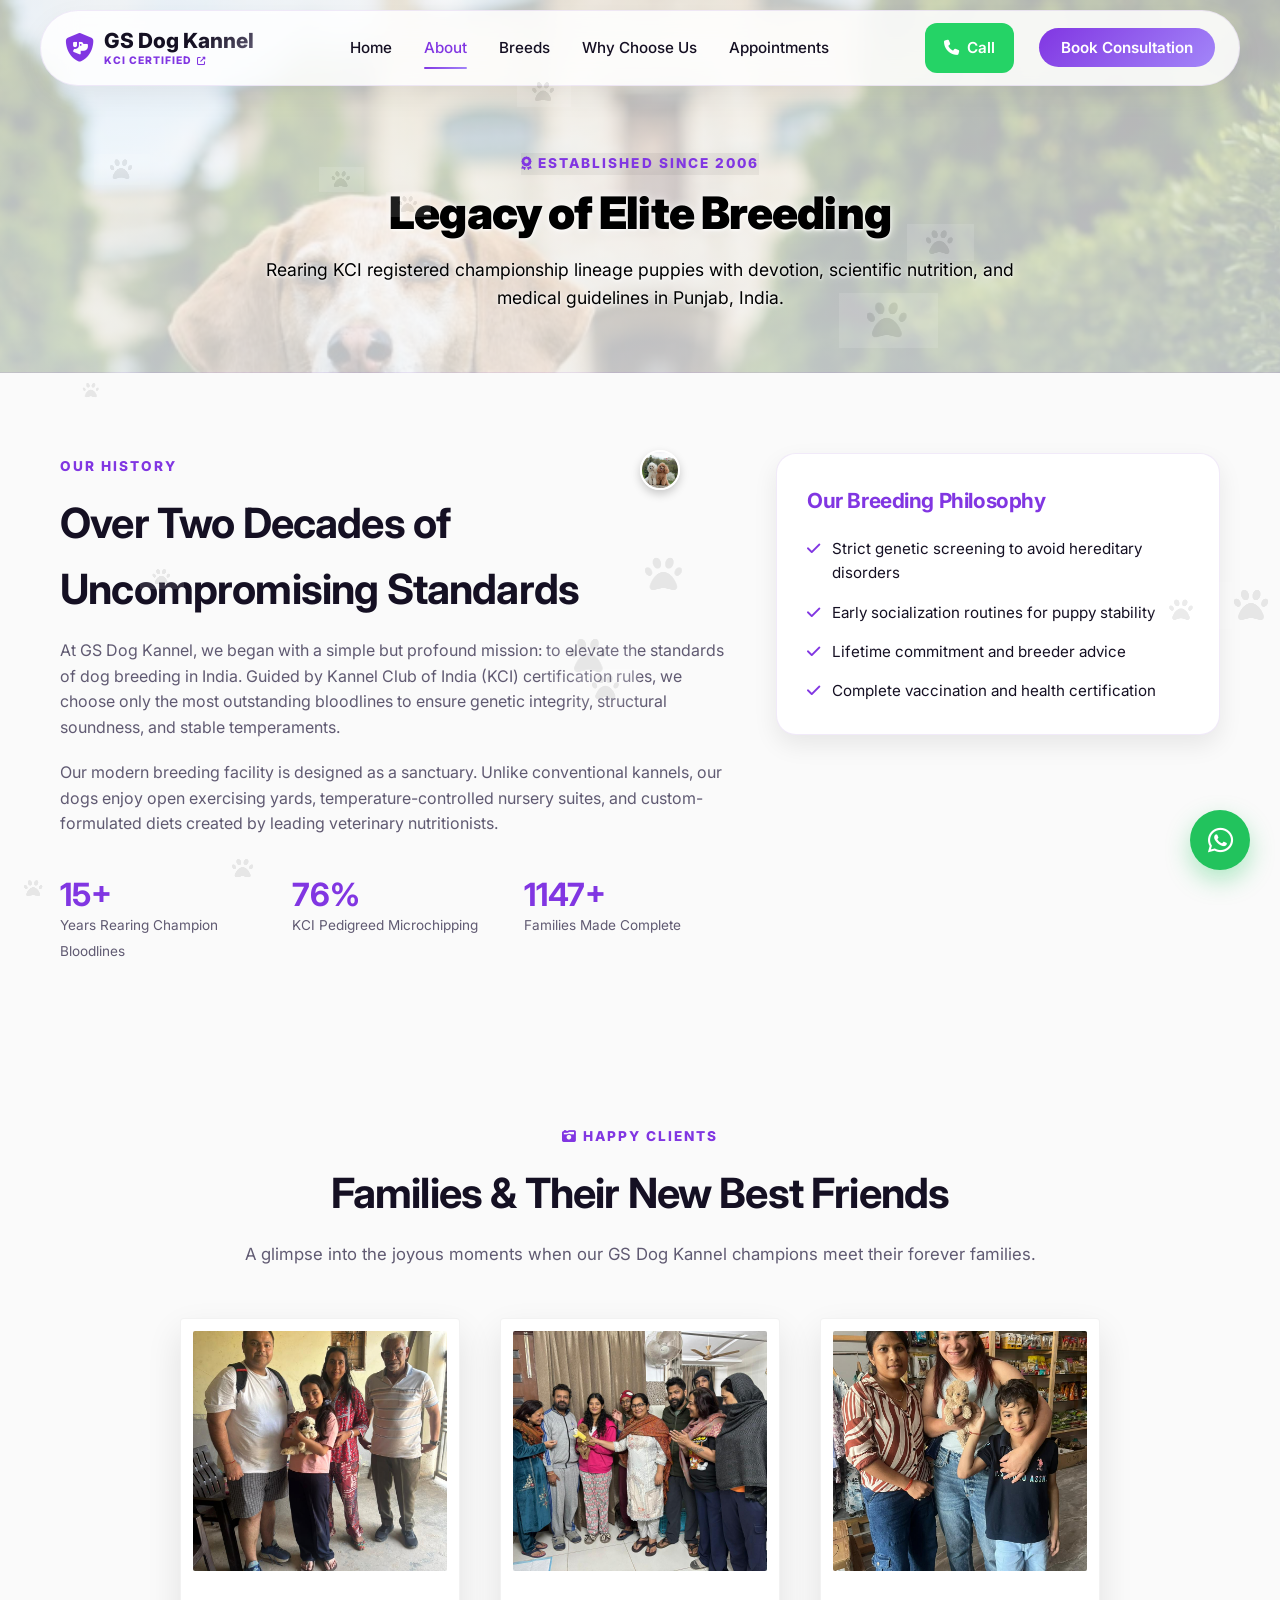
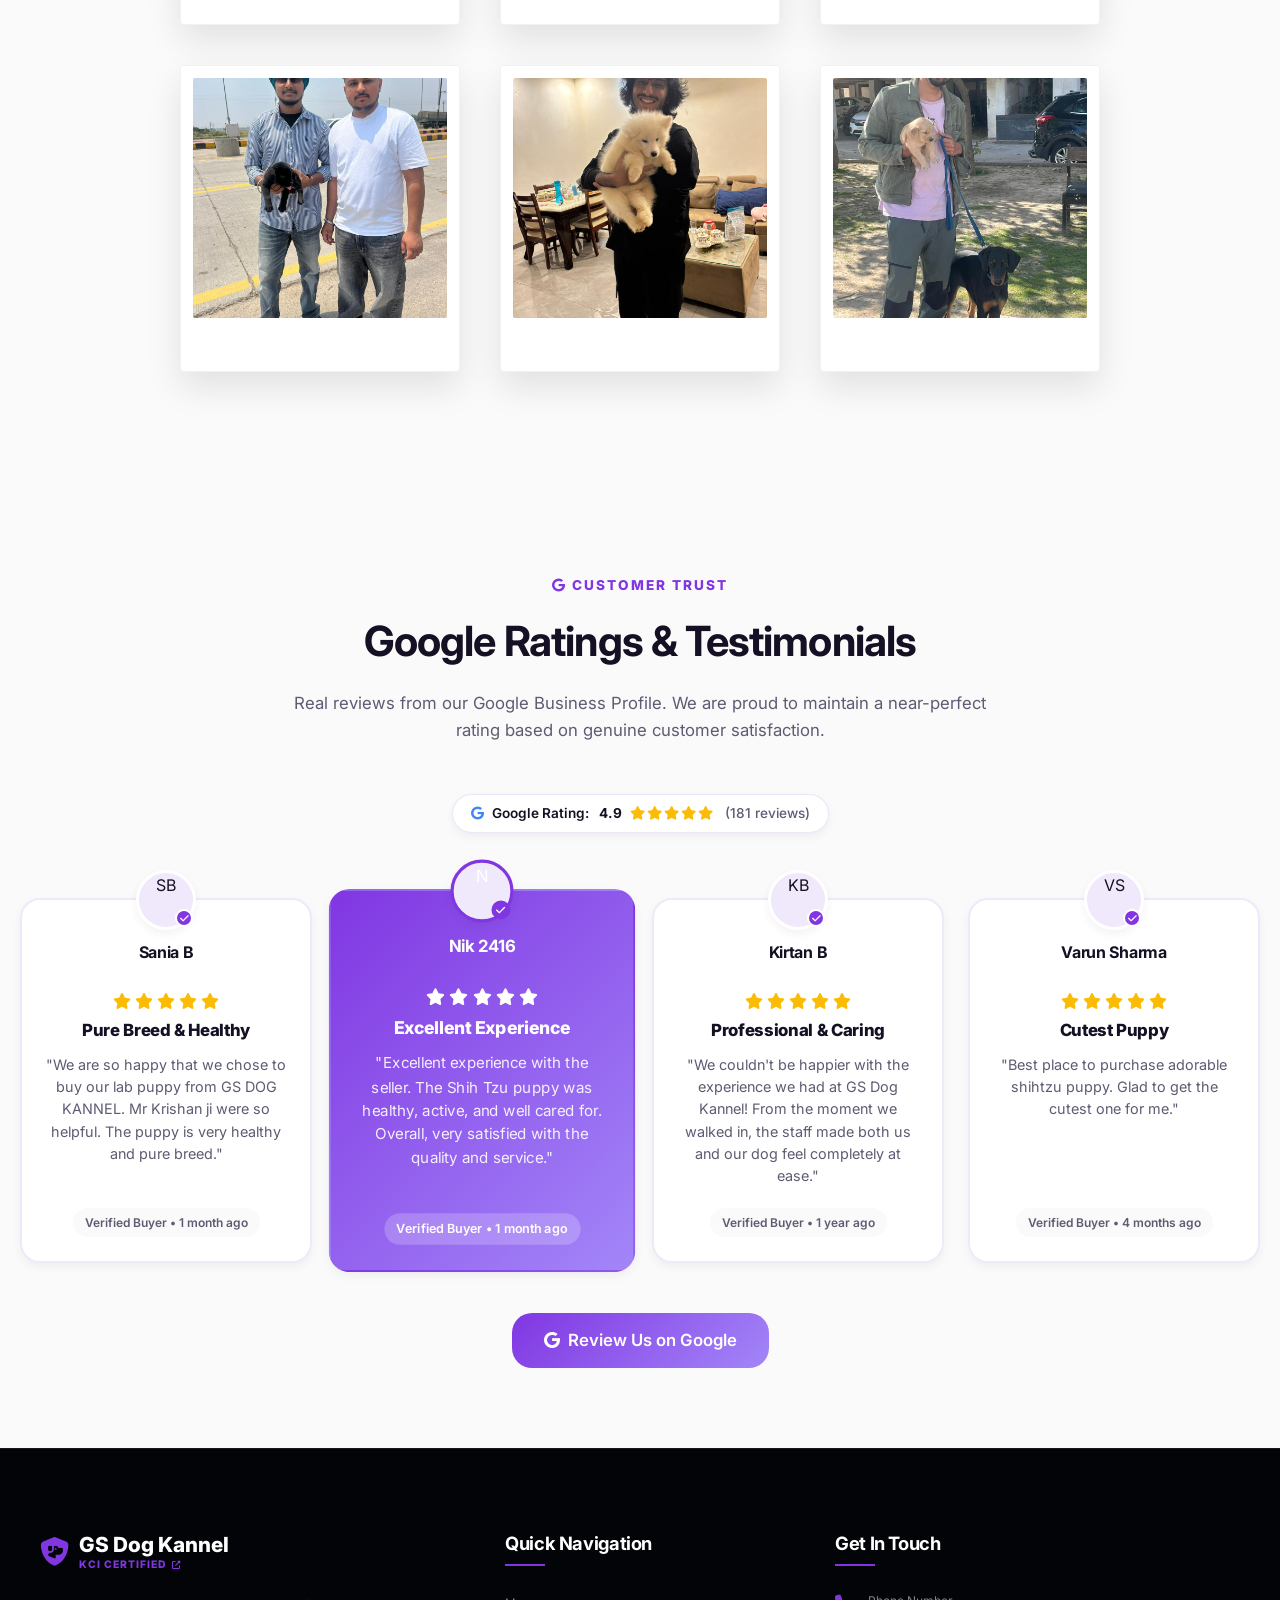
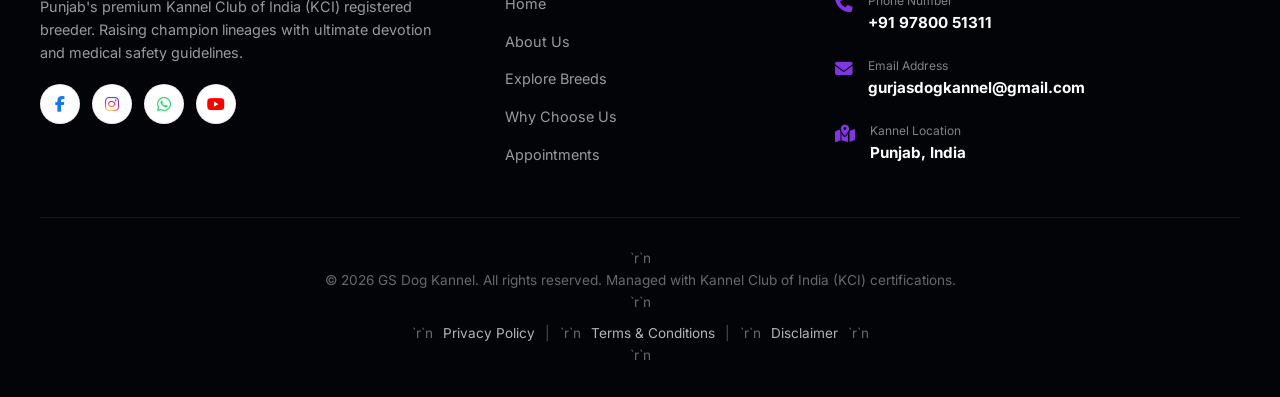
==== commit d54e8d26: "Update about.html" ====
--- a/about.html
+++ b/about.html
@@ -1,6 +1,15 @@
 <!DOCTYPE html>
 <html lang="en">
 <head>
+    <!-- Microsoft Clarity -->
+    <script type="text/javascript">
+    (function(c,l,a,r,i,t,y){
+        c[a]=c[a]||function(){(c[a].q=c[a].q||[]).push(arguments)};
+        t=l.createElement(r);t.async=1;t.src="https://www.clarity.ms/tag/"+i;
+        y=l.getElementsByTagName(r)[0];y.parentNode.insertBefore(t,y);
+    })(window, document, "clarity", "script", "xqz2134xxq");
+</script>
+    
     <meta charset="UTF-8">
     <meta name="viewport" content="width=device-width, initial-scale=1.0">
     <title>About Us | GS Dog Kannel</title>
@@ -36,7 +45,7 @@
             </nav>
             
             <div class="header-actions">
-                <a href="tel:+919780051311" class="btn" style="background-color: #25D366; color: white; border: none; margin-right: 10px; padding: 0.8rem 1.2rem; font-weight: 600;"><i class="fa-solid fa-phone"></i> Call</a>
+                <a href="tel:+919780051311" class="btn" style="background-color: #25D366; color: white; border: none; margin-right: 10px; padding: 0.8rem 1.2rem; font-weight: 600;"><i class="fa-solid fa-phone"></i> Call</a>
                 <button class="btn btn-primary" id="btnBookConsultationTop">Book Consultation</button>
                 <button class="mobile-nav-toggle" id="mobileNavToggle" aria-label="Toggle Navigation Menu">
                     <i class="fa-solid fa-bars"></i>
--- a/index.css
+++ b/index.css
@@ -6,40 +6,50 @@
 /* 1. Global Reset & Theme Variables */
 :root {
     /* Color Palette (Light Purple Premium) */
-    --clr-bg-deep: hsl(0, 0%, 98%);            /* Very Light Grey/White #fafafa */
-    --clr-bg-card: hsl(0, 0%, 100%);           /* White cards */
-    --clr-bg-card-hover: hsl(260, 40%, 97%);   /* Soft purple highlight */
+    --clr-bg-deep: hsl(0, 0%, 98%);
+    /* Very Light Grey/White #fafafa */
+    --clr-bg-card: hsl(0, 0%, 100%);
+    /* White cards */
+    --clr-bg-card-hover: hsl(260, 40%, 97%);
+    /* Soft purple highlight */
     --clr-glass: rgba(255, 255, 255, 0.6);
     --clr-glass-border: rgba(115, 51, 194, 0.1);
     --clr-glass-highlight: rgba(255, 255, 255, 0.8);
-    
-    --clr-primary: hsl(266, 75%, 55%);         /* Vibrant Purple */
-    --clr-primary-hover: hsl(266, 75%, 45%);   /* Darker Purple */
-    --clr-primary-light: hsl(260, 70%, 95%);   /* Light violet/purple panel */
-    
-    --clr-secondary: hsl(339, 76%, 62%);       /* Rose/Pink Accent #e85287 */
+
+    --clr-primary: hsl(266, 75%, 55%);
+    /* Vibrant Purple */
+    --clr-primary-hover: hsl(266, 75%, 45%);
+    /* Darker Purple */
+    --clr-primary-light: hsl(260, 70%, 95%);
+    /* Light violet/purple panel */
+
+    --clr-secondary: hsl(339, 76%, 62%);
+    /* Rose/Pink Accent #e85287 */
     --clr-secondary-hover: hsl(339, 76%, 52%);
-    --clr-whatsapp: hsl(142, 70%, 45%);        /* WhatsApp green */
-    
-    --clr-text-main: hsl(255, 36%, 10%);       /* Dark Text */
-    --clr-text-muted: hsl(255, 12%, 40%);      /* Muted Text */
+    --clr-whatsapp: hsl(142, 70%, 45%);
+    /* WhatsApp green */
+
+    --clr-text-main: hsl(255, 36%, 10%);
+    /* Dark Text */
+    --clr-text-muted: hsl(255, 12%, 40%);
+    /* Muted Text */
     --clr-text-dark: hsl(255, 36%, 10%);
-    
+
     /* Typography - Clean Sans Serif for all */
     --font-heading: 'Inter', -apple-system, BlinkMacSystemFont, "Segoe UI", Roboto, sans-serif;
     --font-body: 'Inter', -apple-system, BlinkMacSystemFont, "Segoe UI", Roboto, sans-serif;
-    
+
     /* Effects & Transitions */
     --shadow-sm: 0 4px 10px rgba(0, 0, 0, 0.05);
     --shadow-md: 0 10px 25px rgba(0, 0, 0, 0.08);
     --shadow-lg: 0 20px 40px rgba(115, 51, 194, 0.12);
     --transition-smooth: all 0.35s cubic-bezier(0.4, 0, 0.2, 1);
-    
+
     --border-radius-sm: 12px;
     --border-radius-md: 20px;
     --border-radius-lg: 32px;
     --border-radius-circle: 50%;
-    
+
     /* Animation Tokens */
     --ease-spring: cubic-bezier(0.34, 1.56, 0.64, 1);
     --ease-smooth: cubic-bezier(0.25, 1, 0.5, 1);
@@ -71,19 +81,27 @@
 ::-webkit-scrollbar {
     width: 10px;
 }
+
 ::-webkit-scrollbar-track {
     background: var(--clr-bg-deep);
 }
+
 ::-webkit-scrollbar-thumb {
     background: hsl(222, 30%, 18%);
     border-radius: 5px;
 }
+
 ::-webkit-scrollbar-thumb:hover {
     background: var(--clr-primary);
 }
 
 /* Typography Anchors */
-h1, h2, h3, h4, h5, h6 {
+h1,
+h2,
+h3,
+h4,
+h5,
+h6 {
     font-family: var(--font-heading);
     font-weight: 700;
     letter-spacing: -0.02em;
@@ -117,6 +135,7 @@
     color: #fff;
     border-radius: var(--border-radius-md);
 }
+
 .btn-primary:hover {
     transform: translateY(-2px);
     box-shadow: 0 8px 20px rgba(115, 51, 194, 0.35);
@@ -128,6 +147,7 @@
     border: 2px solid rgba(115, 51, 194, 0.3);
     backdrop-filter: blur(5px);
 }
+
 .btn-secondary:hover {
     background-color: var(--clr-primary-light);
     border-color: var(--clr-primary);
@@ -173,7 +193,7 @@
     border: 1px solid var(--clr-glass-border);
     border-radius: 100px;
     transition: var(--transition-smooth);
-    box-shadow: 0 4px 15px rgba(0,0,0,0.05);
+    box-shadow: 0 4px 15px rgba(0, 0, 0, 0.05);
 }
 
 .main-header.scrolled {
@@ -195,10 +215,12 @@
     align-items: center;
     gap: 10px;
 }
+
 .logo-icon {
     font-size: 1.8rem;
     color: var(--clr-primary);
 }
+
 .logo-text {
     font-family: var(--font-heading);
     font-size: 1.3rem;
@@ -214,6 +236,7 @@
     gap: 32px;
     align-items: center;
 }
+
 .nav-link {
     font-family: var(--font-body);
     font-size: 0.95rem;
@@ -222,9 +245,12 @@
     position: relative;
     padding: 5px 0;
 }
-.nav-link:hover, .nav-link.active {
+
+.nav-link:hover,
+.nav-link.active {
     color: var(--clr-primary);
 }
+
 .nav-link::after {
     content: '';
     position: absolute;
@@ -236,7 +262,9 @@
     background-color: var(--clr-primary);
     transition: var(--transition-smooth);
 }
-.nav-link:hover::after, .nav-link.active::after {
+
+.nav-link:hover::after,
+.nav-link.active::after {
     width: 100%;
 }
 
@@ -404,6 +432,7 @@
     position: relative;
     overflow: hidden;
 }
+
 .stat-card:hover {
     transform: translateY(-5px);
     border-color: var(--clr-primary);
@@ -422,6 +451,7 @@
     justify-content: center;
     border-radius: 12px;
 }
+
 .stat-number {
     font-family: var(--font-heading);
     font-size: 2.5rem;
@@ -430,6 +460,7 @@
     line-height: 1;
     margin-bottom: 8px;
 }
+
 .stat-label {
     font-size: 0.9rem;
     color: var(--clr-text-muted);
@@ -464,6 +495,7 @@
     font-size: 2.6rem;
     margin-bottom: 15px;
 }
+
 .section-title.text-left {
     text-align: left;
 }
@@ -472,6 +504,7 @@
     font-size: 1.05rem;
     color: var(--clr-text-muted);
 }
+
 .section-description.text-left {
     text-align: left;
 }
@@ -497,10 +530,12 @@
     font-weight: 600;
     transition: var(--transition-smooth);
 }
+
 .filter-btn:hover {
     color: var(--clr-text-main);
     border-color: rgba(255, 255, 255, 0.2);
 }
+
 .filter-btn.active {
     background-color: var(--clr-primary);
     color: var(--clr-bg-deep);
@@ -515,17 +550,30 @@
     gap: 24px;
     margin-top: 40px;
 }
+
 @media (max-width: 1400px) {
-    .breeds-grid { grid-template-columns: repeat(4, 1fr); }
-}
+    .breeds-grid {
+        grid-template-columns: repeat(4, 1fr);
+    }
+}
+
 @media (max-width: 1100px) {
-    .breeds-grid { grid-template-columns: repeat(3, 1fr); }
-}
+    .breeds-grid {
+        grid-template-columns: repeat(3, 1fr);
+    }
+}
+
 @media (max-width: 768px) {
-    .breeds-grid { grid-template-columns: repeat(2, 1fr); gap: 15px; }
-}
+    .breeds-grid {
+        grid-template-columns: repeat(2, 1fr);
+        gap: 15px;
+    }
+}
+
 @media (max-width: 480px) {
-    .breeds-grid { grid-template-columns: 1fr; }
+    .breeds-grid {
+        grid-template-columns: 1fr;
+    }
 }
 
 .breed-card {
@@ -540,6 +588,7 @@
     position: relative;
     height: 100%;
 }
+
 .breed-card:hover {
     transform: translateY(-8px);
     border-color: var(--clr-primary-light);
@@ -551,12 +600,14 @@
     height: 260px;
     overflow: hidden;
 }
+
 .breed-image {
     width: 100%;
     height: 100%;
     object-fit: cover;
     transition: var(--transition-smooth);
 }
+
 .breed-card:hover .breed-image {
     transform: scale(1.05);
 }
@@ -567,19 +618,18 @@
     left: -50%;
     width: 200%;
     height: 200%;
-    background: linear-gradient(
-        to bottom right,
-        rgba(255,255,255,0) 0%,
-        rgba(255,255,255,0) 40%,
-        rgba(255,255,255,0.4) 50%,
-        rgba(255,255,255,0) 60%,
-        rgba(255,255,255,0) 100%
-    );
+    background: linear-gradient(to bottom right,
+            rgba(255, 255, 255, 0) 0%,
+            rgba(255, 255, 255, 0) 40%,
+            rgba(255, 255, 255, 0.4) 50%,
+            rgba(255, 255, 255, 0) 60%,
+            rgba(255, 255, 255, 0) 100%);
     transform: rotate(30deg);
     pointer-events: none;
     z-index: 10;
     transition: var(--transition-smooth);
 }
+
 .breed-card:hover .breed-glass-overlay {
     transform: rotate(30deg) translate(20%, 20%);
 }
@@ -628,6 +678,7 @@
     width: 100%;
     text-decoration: none;
 }
+
 .breed-card-btn:hover {
     background: var(--clr-primary-hover);
 }
@@ -654,18 +705,22 @@
     display: flex;
     flex-direction: column;
 }
+
 .meta-label {
     color: var(--clr-text-muted);
     font-size: 0.75rem;
     text-transform: uppercase;
     margin-bottom: 2px;
 }
+
 .meta-val {
     font-weight: 700;
 }
+
 .meta-val.price {
     color: var(--clr-primary);
 }
+
 /* 6. Why Choose Us Section */
 .why-us-section {
     padding: 100px 20px;
@@ -700,6 +755,7 @@
     flex-direction: column;
     gap: 20px;
 }
+
 .feature-item:hover {
     transform: translateY(-5px);
     box-shadow: var(--shadow-md);
@@ -727,6 +783,7 @@
     font-weight: 800;
     color: var(--clr-text-main);
 }
+
 .feature-text p {
     font-size: 0.9rem;
     color: var(--clr-text-muted);
@@ -748,6 +805,7 @@
     position: relative;
     overflow: hidden;
 }
+
 .visual-card::after {
     content: '';
     position: absolute;
@@ -786,6 +844,7 @@
     position: relative;
     z-index: 1;
 }
+
 .author-avatar {
     width: 45px;
     height: 45px;
@@ -798,10 +857,12 @@
     font-size: 1.2rem;
     border: 1px solid var(--clr-glass-border);
 }
+
 .author-info h4 {
     font-size: 0.95rem;
     margin-bottom: 2px;
 }
+
 .author-info span {
     font-size: 0.8rem;
     color: var(--clr-text-muted);
@@ -829,11 +890,13 @@
     flex-direction: column;
     gap: 20px;
 }
+
 .footer-logo {
     display: flex;
     align-items: center;
     gap: 10px;
 }
+
 .brand-desc {
     font-size: 0.9rem;
     color: rgba(255, 255, 255, 0.6);
@@ -843,6 +906,7 @@
     display: flex;
     gap: 12px;
 }
+
 .social-link {
     width: 40px;
     height: 40px;
@@ -855,6 +919,7 @@
     color: var(--clr-text-muted);
     font-size: 1rem;
 }
+
 .social-link:hover {
     color: var(--clr-bg-deep);
     background-color: var(--clr-primary);
@@ -863,35 +928,41 @@
     box-shadow: 0 4px 12px rgba(245, 158, 11, 0.25);
 }
 
-.footer-links h3, .footer-contact h3 {
+.footer-links h3,
+.footer-contact h3 {
     font-size: 1.15rem;
     margin-bottom: 25px;
     position: relative;
     padding-bottom: 8px;
     color: #ffffff;
 }
+
 .footer-logo .logo-text {
     background: transparent;
     -webkit-background-clip: unset;
     background-clip: unset;
     -webkit-text-fill-color: unset;
     color: #ffffff;
-    font-weight: 800; /* Ensure it is bold */
+    font-weight: 800;
+    /* Ensure it is bold */
 }
 
 /* Social Media Brand Colors */
 .social-link[aria-label="Facebook"] {
     color: #1877F2;
 }
+
 .social-link[aria-label="Instagram"] i {
     background: radial-gradient(circle at 30% 107%, #fdf497 0%, #fdf497 5%, #fd5949 45%, #d6249f 60%, #285AEB 90%);
     -webkit-background-clip: text;
     background-clip: text;
     -webkit-text-fill-color: transparent;
 }
+
 .social-link[aria-label="WhatsApp"] {
     color: #25D366;
 }
+
 .social-link[aria-label="YouTube"] {
     color: #FF0000;
 }
@@ -901,7 +972,8 @@
     box-shadow: 0 4px 12px rgba(255, 255, 255, 0.1);
 }
 
-.footer-links h3::after, .footer-contact h3::after {
+.footer-links h3::after,
+.footer-contact h3::after {
     content: '';
     position: absolute;
     bottom: 0;
@@ -917,10 +989,12 @@
     flex-direction: column;
     gap: 12px;
 }
+
 .links-list a {
     color: rgba(255, 255, 255, 0.6);
     font-size: 0.9rem;
 }
+
 .links-list a:hover {
     color: #ffffff;
     padding-left: 5px;
@@ -932,25 +1006,30 @@
     flex-direction: column;
     gap: 20px;
 }
+
 .contact-list li {
     display: flex;
     gap: 15px;
     align-items: flex-start;
 }
+
 .contact-list li i {
     color: var(--clr-primary);
     font-size: 1.1rem;
     margin-top: 4px;
 }
+
 .contact-list li span {
     display: block;
     font-size: 0.75rem;
     color: rgba(255, 255, 255, 0.5);
 }
+
 .contact-list li strong {
     font-size: 0.95rem;
     color: #ffffff;
 }
+
 .contact-list li strong a:hover {
     color: var(--clr-primary);
 }
@@ -1020,6 +1099,7 @@
     cursor: pointer;
     transition: var(--transition-smooth);
 }
+
 .modal-close:hover {
     color: var(--clr-text-main);
     transform: rotate(90deg);
@@ -1029,15 +1109,18 @@
     text-align: center;
     margin-bottom: 30px;
 }
+
 .modal-paw-icon {
     font-size: 2.2rem;
     color: var(--clr-primary);
     margin-bottom: 12px;
 }
+
 .modal-header h2 {
     font-size: 1.8rem;
     margin-bottom: 8px;
 }
+
 .modal-header p {
     font-size: 0.9rem;
     color: var(--clr-text-muted);
@@ -1054,6 +1137,7 @@
     flex-direction: column;
     gap: 8px;
 }
+
 .form-group label {
     font-size: 0.85rem;
     font-weight: 600;
@@ -1065,13 +1149,16 @@
     display: flex;
     align-items: center;
 }
+
 .input-wrapper i {
     position: absolute;
     left: 16px;
     color: var(--clr-text-muted);
     font-size: 0.95rem;
 }
-.input-wrapper input, .input-wrapper select {
+
+.input-wrapper input,
+.input-wrapper select {
     width: 100%;
     background-color: #ffffff;
     border: 1px solid var(--clr-glass-border);
@@ -1083,7 +1170,9 @@
     outline: none;
     transition: var(--transition-smooth);
 }
-.input-wrapper input:focus, .input-wrapper select:focus {
+
+.input-wrapper input:focus,
+.input-wrapper select:focus {
     border-color: var(--clr-primary);
     box-shadow: 0 0 0 3px rgba(115, 51, 194, 0.15);
 }
@@ -1113,11 +1202,13 @@
     cursor: pointer;
     transition: var(--transition-smooth);
 }
+
 .whatsapp-floating-widget:hover {
     transform: translateY(-5px) scale(1.05);
     background-color: hsl(142, 70%, 40%);
     box-shadow: 0 15px 30px rgba(34, 197, 94, 0.5);
 }
+
 .whatsapp-floating-widget i {
     animation: floatingIcon 4s ease-in-out infinite;
 }
@@ -1141,6 +1232,7 @@
     transition: var(--transition-smooth);
     box-shadow: var(--shadow-md);
 }
+
 .whatsapp-floating-widget:hover .tooltip-text {
     opacity: 1;
     transform: translateX(0);
@@ -1151,18 +1243,23 @@
     0% {
         box-shadow: 0 0 0 0 rgba(245, 158, 11, 0.4);
     }
+
     70% {
         box-shadow: 0 0 0 10px rgba(245, 158, 11, 0);
     }
+
     100% {
         box-shadow: 0 0 0 0 rgba(245, 158, 11, 0);
     }
 }
 
 @keyframes floatingIcon {
-    0%, 100% {
+
+    0%,
+    100% {
         transform: rotate(0deg) scale(1);
     }
+
     50% {
         transform: rotate(10deg) scale(1.05);
     }
@@ -1173,13 +1270,16 @@
     .hero-title {
         font-size: 2.8rem;
     }
+
     .footer-container {
         grid-template-columns: 1fr 1fr;
         gap: 40px;
     }
+
     .footer-brand {
         grid-column: span 2;
     }
+
     .why-us-container {
         grid-template-columns: 1fr;
         gap: 40px;
@@ -1200,12 +1300,15 @@
         gap: 25px;
         transition: var(--transition-smooth);
     }
+
     .nav-menu.open {
         left: 0;
     }
+
     .mobile-nav-toggle {
         display: block;
     }
+
     .stats-container {
         position: static;
         transform: none;
@@ -1214,21 +1317,27 @@
         padding: 0 20px;
         margin-top: 40px;
     }
+
     .hero-section {
         padding-bottom: 60px;
     }
+
     .breeds-section {
         padding-top: 80px;
     }
+
     .hero-title {
         font-size: 2.2rem;
     }
+
     .footer-container {
         grid-template-columns: 1fr;
     }
+
     .footer-brand {
         grid-column: span 1;
     }
+
     .hero-cta-group {
         flex-direction: column;
         gap: 15px;
@@ -1254,6 +1363,7 @@
     background-attachment: fixed;
     border-bottom: 1px solid var(--clr-glass-border);
 }
+
 .page-hero-overlay {
     position: absolute;
     top: 0;
@@ -1263,6 +1373,7 @@
     background: radial-gradient(circle at center, transparent 30%, var(--clr-bg-deep) 95%);
     z-index: 1;
 }
+
 .page-hero-container {
     max-width: 800px;
     margin: 0 auto;
@@ -1270,6 +1381,7 @@
     position: relative;
     z-index: 2;
 }
+
 .page-title {
     font-size: 2.8rem;
     line-height: 1.2;
@@ -1279,38 +1391,45 @@
     background-clip: text;
     -webkit-text-fill-color: transparent;
 }
+
 .page-subtitle {
     font-size: 1.1rem;
     color: var(--clr-text-muted);
 }
 
 /* About Page Story Section */
-.about-story-section, .why-us-detailed-section {
+.about-story-section,
+.why-us-detailed-section {
     padding: 80px 20px;
     max-width: 1200px;
     margin: 0 auto;
 }
+
 .about-container {
     display: grid;
     grid-template-columns: 1.2fr 0.8fr;
     gap: 50px;
     align-items: flex-start;
 }
+
 .story-p {
     font-size: 1rem;
     color: var(--clr-text-muted);
     margin-bottom: 20px;
 }
+
 .stats-row-small {
     display: flex;
     gap: 30px;
     margin-top: 40px;
     flex-wrap: wrap;
 }
+
 .small-stat {
     flex: 1;
     min-width: 120px;
 }
+
 .small-stat strong {
     font-family: var(--font-heading);
     font-size: 2rem;
@@ -1318,10 +1437,12 @@
     display: block;
     line-height: 1.1;
 }
+
 .small-stat span {
     font-size: 0.85rem;
     color: var(--clr-text-muted);
 }
+
 .story-card {
     background-color: var(--clr-bg-card);
     border: 1px solid var(--clr-glass-border);
@@ -1329,23 +1450,27 @@
     padding: 30px;
     box-shadow: var(--shadow-md);
 }
+
 .story-card h3 {
     font-size: 1.3rem;
     margin-bottom: 20px;
     color: var(--clr-primary);
 }
+
 .story-list {
     list-style: none;
     display: flex;
     flex-direction: column;
     gap: 15px;
 }
+
 .story-list li {
     display: flex;
     gap: 12px;
     font-size: 0.95rem;
     align-items: flex-start;
 }
+
 .text-gold {
     color: var(--clr-primary);
     margin-top: 4px;
@@ -1355,12 +1480,14 @@
 .client-gallery-section {
     padding: 80px 20px;
 }
+
 .gallery-grid {
     display: grid;
     grid-template-columns: repeat(auto-fill, minmax(320px, 1fr));
     gap: 25px;
     margin-top: 40px;
 }
+
 .gallery-item {
     background-color: var(--clr-bg-card);
     border: 1px solid var(--clr-glass-border);
@@ -1369,11 +1496,13 @@
     box-shadow: var(--shadow-sm);
     transition: var(--transition-smooth);
 }
+
 .gallery-item:hover {
     transform: translateY(-5px);
     border-color: rgba(245, 158, 11, 0.25);
     box-shadow: var(--shadow-md);
 }
+
 .gallery-image-wrapper {
     position: relative;
     height: 250px;
@@ -1382,6 +1511,7 @@
     align-items: center;
     justify-content: center;
 }
+
 .image-placeholder {
     display: flex;
     flex-direction: column;
@@ -1389,15 +1519,18 @@
     gap: 10px;
     color: hsl(222, 20%, 30%);
 }
+
 .image-placeholder i {
     font-size: 2.5rem;
 }
+
 .image-placeholder span {
     font-size: 0.85rem;
     font-family: var(--font-heading);
     letter-spacing: 0.05em;
     text-transform: uppercase;
 }
+
 .gallery-overlay {
     position: absolute;
     top: 0;
@@ -1412,14 +1545,17 @@
     opacity: 0;
     transition: var(--transition-smooth);
 }
+
 .gallery-image-wrapper:hover .gallery-overlay {
     opacity: 1;
 }
+
 .gallery-rating {
     color: var(--clr-primary);
     font-size: 0.8rem;
     margin-bottom: 12px;
 }
+
 .gallery-quote {
     font-style: italic;
     font-size: 0.9rem;
@@ -1427,6 +1563,7 @@
     line-height: 1.6;
     margin-bottom: 15px;
 }
+
 .gallery-author {
     font-family: var(--font-heading);
     font-size: 0.95rem;
@@ -1440,22 +1577,26 @@
     max-width: 1200px;
     margin: 0 auto;
 }
+
 .contact-page-container {
     display: grid;
     grid-template-columns: 1fr 1fr;
     gap: 50px;
     align-items: flex-start;
 }
+
 .contact-intro-text {
     font-size: 1.05rem;
     color: var(--clr-text-muted);
     margin-bottom: 40px;
 }
+
 .contact-cards-grid {
     display: flex;
     flex-direction: column;
     gap: 20px;
 }
+
 .info-card {
     background-color: var(--clr-bg-card);
     border-radius: 50px;
@@ -1467,11 +1608,13 @@
     transition: var(--transition-smooth);
     border: 1px solid var(--clr-glass-border);
 }
+
 .info-card:hover {
     border-color: var(--clr-primary);
     transform: translateX(5px);
     box-shadow: var(--shadow-lg);
 }
+
 .info-card-icon {
     width: 45px;
     border-radius: 50%;
@@ -1484,19 +1627,23 @@
     flex-shrink: 0;
     box-shadow: var(--shadow-sm);
 }
+
 .info-card-text span {
     font-size: 0.75rem;
     color: var(--clr-text-muted);
     text-transform: uppercase;
     display: block;
 }
+
 .info-card-text h4 {
     font-size: 1.1rem;
     font-weight: 700;
 }
+
 .info-card-text h4 a:hover {
     color: var(--clr-primary);
 }
+
 .form-card-wrapper {
     background-color: rgba(255, 255, 255, 0.4);
     backdrop-filter: blur(20px);
@@ -1505,10 +1652,12 @@
     padding: 50px;
     box-shadow: var(--shadow-lg);
 }
+
 .form-card-wrapper h3 {
     font-size: 1.5rem;
     margin-bottom: 8px;
 }
+
 .form-card-wrapper p {
     font-size: 0.9rem;
     color: var(--clr-text-muted);
@@ -1517,7 +1666,9 @@
 
 /* Additional Media Queries */
 @media (max-width: 900px) {
-    .about-container, .contact-page-container {
+
+    .about-container,
+    .contact-page-container {
         grid-template-columns: 1fr;
         gap: 40px;
     }
@@ -1543,37 +1694,48 @@
     margin-bottom: 25px;
     transition: var(--transition-smooth);
 }
+
 .google-badge:hover {
     border-color: rgba(115, 51, 194, 0.3);
     transform: translateY(-1px);
     box-shadow: var(--shadow-md);
 }
+
 .google-badge i.fa-google {
     color: #4285F4;
 }
+
 .google-stars {
     color: #fbbc05;
     display: inline-flex;
     gap: 2px;
 }
 
-.gallery-grid, .google-reviews-grid {
+.gallery-grid,
+.google-reviews-grid {
     display: grid;
     grid-template-columns: repeat(4, 1fr);
     gap: 24px;
     margin-top: 40px;
     align-items: stretch;
 }
+
 @media (max-width: 1200px) {
-    .gallery-grid, .google-reviews-grid {
+
+    .gallery-grid,
+    .google-reviews-grid {
         grid-template-columns: repeat(2, 1fr);
     }
 }
+
 @media (max-width: 768px) {
-    .gallery-grid, .google-reviews-grid {
+
+    .gallery-grid,
+    .google-reviews-grid {
         grid-template-columns: 1fr;
     }
 }
+
 .google-card {
     background-color: var(--clr-bg-card);
     border: 2px solid var(--clr-primary-light);
@@ -1588,11 +1750,13 @@
     position: relative;
     height: 100%;
 }
+
 .google-card:hover {
     transform: translateY(-5px);
     border-color: var(--clr-primary);
     box-shadow: var(--shadow-md);
 }
+
 .google-card.highlight {
     background: var(--gradient-primary);
     border-color: transparent;
@@ -1600,6 +1764,7 @@
     z-index: 2;
     color: #fff;
 }
+
 .google-card.highlight:hover {
     transform: scale(1.05) translateY(-5px);
     box-shadow: var(--shadow-lg);
@@ -1618,15 +1783,18 @@
     box-shadow: var(--shadow-sm);
     z-index: 3;
 }
+
 .google-card.highlight .google-avatar-wrapper {
     border-color: var(--clr-primary);
 }
+
 .google-avatar {
     width: 100%;
     height: 100%;
     border-radius: 50%;
     object-fit: cover;
 }
+
 .google-verified-badge {
     position: absolute;
     bottom: 0;
@@ -1642,6 +1810,7 @@
     justify-content: center;
     border: 2px solid #fff;
 }
+
 .google-card.highlight .google-verified-badge {
     border-color: var(--clr-primary);
 }
@@ -1654,6 +1823,7 @@
     display: flex;
     gap: 4px;
 }
+
 .google-card.highlight .google-card-rating {
     color: #fff;
 }
@@ -1664,6 +1834,7 @@
     margin-bottom: 12px;
     color: var(--clr-text-main);
 }
+
 .google-card.highlight .google-author-info h4 {
     color: #fff;
 }
@@ -1674,6 +1845,7 @@
     color: var(--clr-text-main);
     margin-bottom: 10px;
 }
+
 .google-card.highlight .google-card-title {
     color: #fff;
 }
@@ -1684,9 +1856,11 @@
     line-height: 1.55;
     flex-grow: 1;
 }
+
 .google-card.highlight .google-card-text {
     color: rgba(255, 255, 255, 0.9);
 }
+
 .google-card-footer {
     margin-top: 20px;
     background: var(--clr-bg-deep);
@@ -1696,8 +1870,9 @@
     color: var(--clr-text-muted);
     font-weight: 600;
 }
+
 .google-card.highlight .google-card-footer {
-    background: rgba(255,255,255,0.2);
+    background: rgba(255, 255, 255, 0.2);
     color: #fff;
 }
 
@@ -1717,10 +1892,10 @@
     background: #ffffff;
     padding: 12px 12px 45px 12px;
     border-radius: 4px;
-    box-shadow: 0 15px 35px rgba(0,0,0,0.1);
+    box-shadow: 0 15px 35px rgba(0, 0, 0, 0.1);
     transition: transform 0.5s cubic-bezier(0.34, 1.56, 0.64, 1), box-shadow 0.4s ease;
     position: relative;
-    border: 1px solid rgba(0,0,0,0.05);
+    border: 1px solid rgba(0, 0, 0, 0.05);
     cursor: pointer;
 }
 
@@ -1737,17 +1912,48 @@
     animation: floatScenery 6s ease-in-out infinite;
 }
 
-.scenery-photo:nth-child(1) { --rot: -4deg; animation-delay: 0s; }
-.scenery-photo:nth-child(2) { --rot: 3deg; animation-delay: -1s; }
-.scenery-photo:nth-child(3) { --rot: -2deg; animation-delay: -2s; }
-.scenery-photo:nth-child(4) { --rot: 5deg; animation-delay: -3s; }
-.scenery-photo:nth-child(5) { --rot: -3deg; animation-delay: -4s; }
-.scenery-photo:nth-child(6) { --rot: 2deg; animation-delay: -5s; }
+.scenery-photo:nth-child(1) {
+    --rot: -4deg;
+    animation-delay: 0s;
+}
+
+.scenery-photo:nth-child(2) {
+    --rot: 3deg;
+    animation-delay: -1s;
+}
+
+.scenery-photo:nth-child(3) {
+    --rot: -2deg;
+    animation-delay: -2s;
+}
+
+.scenery-photo:nth-child(4) {
+    --rot: 5deg;
+    animation-delay: -3s;
+}
+
+.scenery-photo:nth-child(5) {
+    --rot: -3deg;
+    animation-delay: -4s;
+}
+
+.scenery-photo:nth-child(6) {
+    --rot: 2deg;
+    animation-delay: -5s;
+}
 
 @keyframes floatScenery {
-    0% { transform: translateY(0px) rotate(var(--rot)); }
-    50% { transform: translateY(-12px) rotate(var(--rot)); }
-    100% { transform: translateY(0px) rotate(var(--rot)); }
+    0% {
+        transform: translateY(0px) rotate(var(--rot));
+    }
+
+    50% {
+        transform: translateY(-12px) rotate(var(--rot));
+    }
+
+    100% {
+        transform: translateY(0px) rotate(var(--rot));
+    }
 }
 
 .scenery-photo:hover {
@@ -1761,57 +1967,71 @@
     .logo-text {
         font-size: 1rem;
     }
+
     .logo .badge {
         display: none;
     }
+
     #btnBookConsultationTop {
         display: inline-flex !important;
         padding: 8px 12px !important;
         font-size: 0.8rem !important;
     }
+
     .header-actions a[href^="tel:"] {
         padding: 8px 12px !important;
         font-size: 0.8rem !important;
         margin-right: 5px !important;
     }
+
     .header-actions {
         gap: 5px;
     }
+
     .footer-container {
         grid-template-columns: 1fr;
     }
+
     .footer-brand {
         grid-column: span 1;
     }
+
     .hero-classical-split {
         min-height: auto;
         padding-top: 120px;
         padding-bottom: 40px;
     }
+
     .hero-split-container {
         grid-template-columns: 1fr;
         gap: 40px;
         text-align: center;
     }
+
     .hero-content-column {
         text-align: center;
         display: flex;
         flex-direction: column;
         align-items: center;
     }
+
     .hero-content-column .hero-title {
         font-size: 2.8rem;
     }
+
     .hero-content-column .hero-cta-group {
         justify-content: center;
     }
+
     .framed-hero-img {
         max-height: 300px;
     }
+
     .stats-container {
         grid-template-columns: 1fr;
         gap: 20px;
     }
+
     .stats-banner-section {
         padding: 20px 0 40px;
     }
@@ -1826,34 +2046,56 @@
     opacity: 0;
     will-change: transform, opacity;
 }
+
 .anim-fade-up {
     transform: translateY(40px);
     transition: opacity 0.8s var(--ease-spring), transform 0.8s var(--ease-spring);
 }
+
 .anim-slide-left {
     transform: translateX(-40px);
     transition: opacity 0.8s var(--ease-spring), transform 0.8s var(--ease-spring);
 }
+
 .anim-slide-right {
     transform: translateX(40px);
     transition: opacity 0.8s var(--ease-spring), transform 0.8s var(--ease-spring);
 }
+
 .anim-zoom-in {
     transform: scale(0.9);
     transition: opacity 0.8s var(--ease-spring), transform 0.8s var(--ease-spring);
 }
+
 .anim-visible {
     opacity: 1 !important;
     transform: translate(0) scale(1) !important;
 }
 
 /* Stagger Delays */
-.delay-100 { transition-delay: 0.1s; }
-.delay-150 { transition-delay: 0.15s; }
-.delay-200 { transition-delay: 0.2s; }
-.delay-300 { transition-delay: 0.3s; }
-.delay-400 { transition-delay: 0.4s; }
-.delay-500 { transition-delay: 0.5s; }
+.delay-100 {
+    transition-delay: 0.1s;
+}
+
+.delay-150 {
+    transition-delay: 0.15s;
+}
+
+.delay-200 {
+    transition-delay: 0.2s;
+}
+
+.delay-300 {
+    transition-delay: 0.3s;
+}
+
+.delay-400 {
+    transition-delay: 0.4s;
+}
+
+.delay-500 {
+    transition-delay: 0.5s;
+}
 
 /* Progress Bar */
 .scroll-progress-container {
@@ -1866,6 +2108,7 @@
     z-index: 9999;
     pointer-events: none;
 }
+
 .scroll-progress-bar {
     height: 100%;
     width: 0%;
@@ -1889,463 +2132,528 @@
     z-index: 10000;
     transform: translate(-50%, -50%);
     transition: width 0.2s, height 0.2s, border-color 0.2s, box-shadow 0.2s;
-    box-shadow: 0 4px 10px rgba(0,0,0,0.2);
-}
+    box-shadow: 0 4px 10px rgba(0, 0, 0, 0.2);
+}
+
 .custom-cursor.hovering {
     width: 60px;
     height: 60px;
     border-color: var(--clr-primary);
-    box-shadow: 0 6px 16px rgba(115,51,194,0.4);
-}
-
-/* Ripple Effect */
-.ripple {
-    position: absolute;
-    border-radius: 50%;
-    transform: scale(0);
-    animation: ripple-anim 0.6s linear;
-    background-color: rgba(255, 255, 255, 0.4);
-    pointer-events: none;
-}
-@keyframes ripple-anim {
-    to { transform: scale(4); opacity: 0; }
-}
-
-/* Button enhancements */
-.btn { position: relative; overflow: hidden; transition: var(--transition-smooth); }
-.btn-primary:hover {
-    transform: scale(1.05);
-    box-shadow: 0 10px 20px rgba(115, 51, 194, 0.3);
-}
-
-/* Gradient Mesh Orb */
-.gradient-orb {
-    position: absolute;
-    width: 50vw;
-    height: 50vw;
-    max-width: 600px;
-    max-height: 600px;
-    background: radial-gradient(circle, rgba(115,51,194,0.08) 0%, rgba(232,82,135,0.05) 50%, transparent 70%);
-    border-radius: 50%;
-    filter: blur(50px);
-    z-index: 0;
-    pointer-events: none;
-    animation: floatOrb 15s ease-in-out infinite alternate;
-}
-@keyframes floatOrb {
-    0% { transform: translate(0, 0) scale(1); }
-    100% { transform: translate(100px, -50px) scale(1.2); }
-}
-
-/* Nav Blur Enhancement */
-.main-header.scrolled {
-    background: rgba(255, 255, 255, 0.85) !important;
-    backdrop-filter: blur(16px) !important;
-    border-bottom: 1px solid var(--clr-glass-border);
-    box-shadow: 0 10px 30px rgba(0,0,0,0.05);
-}
-.nav-link {
-    position: relative;
-}
-.nav-link::after {
-    content: '';
-    position: absolute;
-    bottom: -4px;
-    left: 0;
-    width: 0;
-    height: 2px;
-    background: var(--gradient-primary);
-    transition: width 0.3s var(--ease-smooth);
-}
-.nav-link:hover::after, .nav-link.active::after {
-    width: 100%;
-}
-
-/* Form floating interactions */
-.input-wrapper {
-    position: relative;
-    overflow: hidden;
-    border-radius: var(--border-radius-sm);
-}
-.input-wrapper::after {
-    content: '';
-    position: absolute;
-    bottom: 0;
-    left: 0;
-    width: 0%;
-    height: 2px;
-    background: var(--gradient-primary);
-    transition: width 0.4s var(--ease-spring);
-}
-.input-wrapper:focus-within::after {
-    width: 100%;
-}
-
-/* New Split Layout Banner */
-.home-choose-banner.split-layout {
-    background-color: var(--clr-bg-subtle);
-    padding: 100px 20px;
-    overflow: hidden;
-}
-
-.split-container {
-    max-width: 1200px;
-    margin: 0 auto;
-    display: flex;
-    align-items: center;
-    gap: 60px;
-}
-
-.split-text {
-    flex: 1;
-    text-align: left;
-}
-
-.split-text .section-description {
-    margin-left: 0;
-    margin-right: 0;
-    max-width: 100%;
-}
-
-.split-images {
-    flex: 1;
-    position: relative;
-    height: 550px;
-    display: flex;
-    justify-content: center;
-}
-
-.ascending-stack {
-    position: relative;
-    width: 100%;
-    max-width: 450px;
-}
-
-.stack-img {
-    position: absolute;
-    border-radius: var(--border-radius-lg);
-    border: 10px solid var(--clr-bg);
-    box-shadow: var(--shadow-xl);
-    object-fit: cover;
-    transition: transform 0.4s ease, z-index 0s;
-}
-
-.stack-img:hover {
-    transform: scale(1.05) translateY(-10px);
-    z-index: 10 !important;
-}
-
-/* Ascending stack up to up to up */
-.img-1 {
-    width: 250px;
-    height: 300px;
-    bottom: 0;
-    left: 0;
-    z-index: 3;
-}
-
-.img-2 {
-    width: 230px;
-    height: 280px;
-    bottom: 110px;
-    left: 120px;
-    z-index: 2;
-}
-
-.img-3 {
-    width: 210px;
-    height: 260px;
-    bottom: 220px;
-    left: 240px;
-    z-index: 1;
-}
-
-@media (max-width: 900px) {
+    box-shadow: 0 6px 16px rgba(115, 51, 194, 0.4);
+
+}
+
+/* Hide custom cursor on mobile and touch devices */
+@media (max-width: 991px),
+(pointer: coarse) {
+    .custom-cursor {
+        display: none !important;
+    }
+}
+
+    /* Ripple Effect */
+    .ripple {
+        position: absolute;
+        border-radius: 50%;
+        transform: scale(0);
+        animation: ripple-anim 0.6s linear;
+        background-color: rgba(255, 255, 255, 0.4);
+        pointer-events: none;
+    }
+
+    @keyframes ripple-anim {
+        to {
+            transform: scale(4);
+            opacity: 0;
+        }
+    }
+
+    /* Button enhancements */
+    .btn {
+        position: relative;
+        overflow: hidden;
+        transition: var(--transition-smooth);
+    }
+
+    .btn-primary:hover {
+        transform: scale(1.05);
+        box-shadow: 0 10px 20px rgba(115, 51, 194, 0.3);
+    }
+
+    /* Gradient Mesh Orb */
+    .gradient-orb {
+        position: absolute;
+        width: 50vw;
+        height: 50vw;
+        max-width: 600px;
+        max-height: 600px;
+        background: radial-gradient(circle, rgba(115, 51, 194, 0.08) 0%, rgba(232, 82, 135, 0.05) 50%, transparent 70%);
+        border-radius: 50%;
+        filter: blur(50px);
+        z-index: 0;
+        pointer-events: none;
+        animation: floatOrb 15s ease-in-out infinite alternate;
+    }
+
+    @keyframes floatOrb {
+        0% {
+            transform: translate(0, 0) scale(1);
+        }
+
+        100% {
+            transform: translate(100px, -50px) scale(1.2);
+        }
+    }
+
+    /* Nav Blur Enhancement */
+    .main-header.scrolled {
+        background: rgba(255, 255, 255, 0.85) !important;
+        backdrop-filter: blur(16px) !important;
+        border-bottom: 1px solid var(--clr-glass-border);
+        box-shadow: 0 10px 30px rgba(0, 0, 0, 0.05);
+    }
+
+    .nav-link {
+        position: relative;
+    }
+
+    .nav-link::after {
+        content: '';
+        position: absolute;
+        bottom: -4px;
+        left: 0;
+        width: 0;
+        height: 2px;
+        background: var(--gradient-primary);
+        transition: width 0.3s var(--ease-smooth);
+    }
+
+    .nav-link:hover::after,
+    .nav-link.active::after {
+        width: 100%;
+    }
+
+    /* Form floating interactions */
+    .input-wrapper {
+        position: relative;
+        overflow: hidden;
+        border-radius: var(--border-radius-sm);
+    }
+
+    .input-wrapper::after {
+        content: '';
+        position: absolute;
+        bottom: 0;
+        left: 0;
+        width: 0%;
+        height: 2px;
+        background: var(--gradient-primary);
+        transition: width 0.4s var(--ease-spring);
+    }
+
+    .input-wrapper:focus-within::after {
+        width: 100%;
+    }
+
+    /* New Split Layout Banner */
     .home-choose-banner.split-layout {
-        padding: 50px 15px;
-    }
+        background-color: var(--clr-bg-subtle);
+        padding: 100px 20px;
+        overflow: hidden;
+    }
+
     .split-container {
-        flex-direction: row;
+        max-width: 1200px;
+        margin: 0 auto;
+        display: flex;
         align-items: center;
+        gap: 60px;
+    }
+
+    .split-text {
+        flex: 1;
         text-align: left;
-        gap: 20px;
-    }
-    .split-text {
-        flex: 1.2;
-        margin-bottom: 0;
-        text-align: left;
-        background: transparent;
-        box-shadow: none;
-        backdrop-filter: none;
-        padding: 0;
-    }
-    .split-text .section-title {
-        font-size: 2rem;
-        margin-bottom: 15px;
-    }
+    }
+
     .split-text .section-description {
-        margin: 0 0 20px 0;
-        font-size: 0.95rem;
-    }
-    .split-text .btn {
-        padding: 10px 20px;
-        font-size: 0.9rem;
-    }
+        margin-left: 0;
+        margin-right: 0;
+        max-width: 100%;
+    }
+
     .split-images {
-        flex: 0.8;
-        height: auto;
+        flex: 1;
+        position: relative;
+        height: 550px;
         display: flex;
-        justify-content: flex-end;
-        position: static;
-    }
+        justify-content: center;
+    }
+
     .ascending-stack {
-        display: flex;
-        justify-content: flex-end;
-        height: auto;
-        max-width: 100%;
-    }
-    /* Hide extra images on mobile */
-    .img-2, .img-3 {
-        display: none !important;
-    }
-    /* Bold, aesthetic outline design for the single mobile image */
-    .img-1 {
         position: relative;
         width: 100%;
-        max-width: 280px;
-        height: auto;
-        aspect-ratio: 4/5;
-        left: auto;
-        bottom: auto;
-        border: 8px solid var(--clr-primary);
-        border-radius: 40px 10px 40px 10px;
-        box-shadow: 0 15px 35px rgba(115,51,194,0.3), 0 0 0 4px var(--clr-bg);
+        max-width: 450px;
+    }
+
+    .stack-img {
+        position: absolute;
+        border-radius: var(--border-radius-lg);
+        border: 10px solid var(--clr-bg);
+        box-shadow: var(--shadow-xl);
+        object-fit: cover;
+        transition: transform 0.4s ease, z-index 0s;
+    }
+
+    .stack-img:hover {
+        transform: scale(1.05) translateY(-10px);
+        z-index: 10 !important;
+    }
+
+    /* Ascending stack up to up to up */
+    .img-1 {
+        width: 250px;
+        height: 300px;
+        bottom: 0;
+        left: 0;
+        z-index: 3;
+    }
+
+    .img-2 {
+        width: 230px;
+        height: 280px;
+        bottom: 110px;
+        left: 120px;
+        z-index: 2;
+    }
+
+    .img-3 {
+        width: 210px;
+        height: 260px;
+        bottom: 220px;
+        left: 240px;
         z-index: 1;
     }
-}
-
-@media (max-width: 500px) {
-    .split-container {
-        gap: 15px;
-    }
-    .split-text .section-title {
-        font-size: 1.5rem;
-    }
-    .split-text .section-description {
-        font-size: 0.85rem;
-    }
-    .img-1 {
-        border-width: 6px;
-        border-radius: 30px 8px 30px 8px;
-    }
-}
-
-/* Animated Paw Print Particles */
-#paw-particles-container {
-    position: fixed;
-    top: 0;
-    left: 0;
-    width: 100vw;
-    height: 100vh;
-    pointer-events: none;
-    z-index: 9999;
-    overflow: hidden;
-}
-
-.paw-particle {
-    position: absolute;
-    background-image: url('assets/paw.png');
-    background-size: contain;
-    background-repeat: no-repeat;
-    background-position: center;
-    filter: grayscale(1) brightness(1.2) contrast(1.5);
-    mix-blend-mode: multiply;
-    opacity: 0.12;
-}
-
-@keyframes driftPaws {
-    0% { transform: translate(0, 0) rotate(0deg); }
-    100% { transform: translate(var(--tx), var(--ty)) rotate(var(--tr)); }
-}
-
-/* Custom Hero for Why Choose Us */
-#why-choose-hero {
-    background-image: linear-gradient(185deg, rgba(255, 255, 255, 0.7) 0%, rgba(240, 248, 255, 0.85) 100%), url('assets/why-choose-bg.jpg');
-    background-size: cover;
-    background-position: center;
-    background-attachment: fixed;
-    background-blend-mode: normal;
-    color: var(--clr-bg-deep);
-}
-#why-choose-hero .page-title {
-    color: #000000;
-    -webkit-text-fill-color: #000000;
-    background: none;
-    font-weight: 900;
-    text-shadow: 0 1px 3px rgba(255,255,255,1), 0 0 10px rgba(255,255,255,0.8);
-}
-#why-choose-hero .page-subtitle {
-    color: #000000;
-    font-weight: 400;
-    text-shadow: 0 1px 3px rgba(255,255,255,1), 0 0 10px rgba(255,255,255,0.8);
-}
-#why-choose-hero .section-tag {
-    background-color: rgba(0,0,0,0.05);
-    border-color: rgba(0,0,0,0.1);
-    color: var(--clr-primary);
-}
-#why-choose-hero .page-hero-overlay {
-    display: none;
-}
-
-/* Custom Hero for About Us (Legacy) */
-#about-hero {
-    background-image: linear-gradient(185deg, rgba(255, 255, 255, 0.7) 0%, rgba(240, 248, 255, 0.85) 100%), url('assets/legacy-bg.jpg');
-    background-size: cover;
-    background-position: center 20%;
-    background-attachment: fixed;
-    background-blend-mode: normal;
-    color: var(--clr-bg-deep);
-}
-#about-hero .page-title {
-    color: #000000;
-    -webkit-text-fill-color: #000000;
-    background: none;
-    font-weight: 900;
-    text-shadow: 0 1px 3px rgba(255,255,255,1), 0 0 10px rgba(255,255,255,0.8);
-}
-#about-hero .page-subtitle {
-    color: #000000;
-    font-weight: 400;
-    text-shadow: 0 1px 3px rgba(255,255,255,1), 0 0 10px rgba(255,255,255,0.8);
-}
-#about-hero .section-tag {
-    background-color: rgba(0,0,0,0.05);
-    border-color: rgba(0,0,0,0.1);
-    color: var(--clr-primary);
-}
-#about-hero .page-hero-overlay {
-    display: none;
-}
-
-/* Custom Hero for Consultation Page */
-#consultation-hero {
-    background-image: linear-gradient(185deg, rgba(255, 255, 255, 0.75) 0%, rgba(245, 250, 255, 0.9) 100%), url('assets/consultation-bg.avif');
-    background-size: cover;
-    background-position: center 30%;
-    background-attachment: fixed;
-    background-blend-mode: normal;
-    color: var(--clr-bg-deep);
-}
-#consultation-hero .page-title {
-    color: #000000;
-    -webkit-text-fill-color: #000000;
-    background: none;
-    font-weight: 900;
-    text-shadow: 0 1px 3px rgba(255,255,255,1), 0 0 10px rgba(255,255,255,0.8);
-}
-#consultation-hero .page-subtitle {
-    color: #000000;
-    font-weight: 400;
-    text-shadow: 0 1px 3px rgba(255,255,255,1), 0 0 10px rgba(255,255,255,0.8);
-}
-#consultation-hero .section-tag {
-    background-color: rgba(0,0,0,0.06);
-    border-color: rgba(0,0,0,0.12);
-    color: var(--clr-primary);
-}
-#consultation-hero .page-hero-overlay {
-    display: none;
-}
-
-/* Custom Hero for Breeds Page */
-#breeds-hero {
-    background-image: linear-gradient(185deg, rgba(255, 255, 255, 0.7) 0%, rgba(240, 248, 255, 0.85) 100%), url('assets/breeds-bg.jpg');
-    background-size: cover;
-    background-position: center 30%;
-    background-attachment: fixed;
-    background-blend-mode: normal;
-    color: #000000;
-}
-#breeds-hero .page-title {
-    color: #000000;
-    -webkit-text-fill-color: #000000;
-    background: none;
-    font-weight: 900;
-    text-shadow: 0 1px 3px rgba(255,255,255,1), 0 0 10px rgba(255,255,255,0.8);
-}
-#breeds-hero .page-subtitle {
-    color: #000000;
-    font-weight: 400;
-    text-shadow: 0 1px 3px rgba(255,255,255,1), 0 0 10px rgba(255,255,255,0.8);
-}
-#breeds-hero .section-tag {
-    background-color: rgba(0,0,0,0.05);
-    border-color: rgba(0,0,0,0.1);
-    color: var(--clr-primary);
-}
-#breeds-hero .page-hero-overlay {
-    display: none;
-}
-
-/* Modern Search Bar */
-.search-container {
-    display: flex;
-    justify-content: center;
-    margin-bottom: 30px;
-    width: 100%;
-}
-
-.search-box {
-    position: relative;
-    width: 100%;
-    max-width: 600px;
-    margin: 0 20px;
-}
-
-.search-icon {
-    position: absolute;
-    left: 20px;
-    top: 50%;
-    transform: translateY(-50%);
-    color: var(--clr-text-muted);
-    font-size: 1.2rem;
-    transition: color 0.3s ease;
-    z-index: 2;
-}
-
-.search-input {
-    width: 100%;
-    padding: 16px 20px 16px 50px;
-    font-size: 1.1rem;
-    font-weight: 700;
-    font-family: inherit;
-    color: #000000;
-    background-color: #ffffff;
-    border: 2px solid transparent;
-    border-radius: 50px;
-    box-shadow: 0 4px 15px rgba(0, 0, 0, 0.05), 0 1px 3px rgba(0, 0, 0, 0.02);
-    transition: all 0.3s cubic-bezier(0.25, 0.8, 0.25, 1);
-    outline: none;
-    position: relative;
-}
-
-.search-input::placeholder {
-    color: #a0aec0;
-    font-weight: 400;
-}
-
-.search-input:hover {
-    box-shadow: 0 8px 25px rgba(0, 0, 0, 0.08), 0 2px 5px rgba(0, 0, 0, 0.03);
-    transform: translateY(-1px);
-}
-
-.search-input:focus {
-    box-shadow: 0 10px 30px rgba(108, 92, 231, 0.15), 0 0 0 4px rgba(108, 92, 231, 0.1);
-    border-color: var(--clr-primary);
-    transform: translateY(-2px);
-}
-
-.search-box:focus-within .search-icon {
-    color: var(--clr-primary);
-}
+
+    @media (max-width: 900px) {
+        .home-choose-banner.split-layout {
+            padding: 50px 15px;
+        }
+
+        .split-container {
+            flex-direction: row;
+            align-items: center;
+            text-align: left;
+            gap: 20px;
+        }
+
+        .split-text {
+            flex: 1.2;
+            margin-bottom: 0;
+            text-align: left;
+            background: transparent;
+            box-shadow: none;
+            backdrop-filter: none;
+            padding: 0;
+        }
+
+        .split-text .section-title {
+            font-size: 2rem;
+            margin-bottom: 15px;
+        }
+
+        .split-text .section-description {
+            margin: 0 0 20px 0;
+            font-size: 0.95rem;
+        }
+
+        .split-text .btn {
+            padding: 10px 20px;
+            font-size: 0.9rem;
+        }
+
+        .split-images {
+            flex: 0.8;
+            height: auto;
+            display: flex;
+            justify-content: flex-end;
+            position: static;
+        }
+
+        .ascending-stack {
+            display: flex;
+            justify-content: flex-end;
+            height: auto;
+            max-width: 100%;
+        }
+
+        /* Hide extra images on mobile */
+        .img-2,
+        .img-3 {
+            display: none !important;
+        }
+
+        /* Bold, aesthetic outline design for the single mobile image */
+        .img-1 {
+            position: relative;
+            width: 100%;
+            max-width: 280px;
+            height: auto;
+            aspect-ratio: 4/5;
+            left: auto;
+            bottom: auto;
+            border: 8px solid var(--clr-primary);
+            border-radius: 40px 10px 40px 10px;
+            box-shadow: 0 15px 35px rgba(115, 51, 194, 0.3), 0 0 0 4px var(--clr-bg);
+            z-index: 1;
+        }
+    }
+
+    @media (max-width: 500px) {
+        .split-container {
+            gap: 15px;
+        }
+
+        .split-text .section-title {
+            font-size: 1.5rem;
+        }
+
+        .split-text .section-description {
+            font-size: 0.85rem;
+        }
+
+        .img-1 {
+            border-width: 6px;
+            border-radius: 30px 8px 30px 8px;
+        }
+    }
+
+    /* Animated Paw Print Particles */
+    #paw-particles-container {
+        position: fixed;
+        top: 0;
+        left: 0;
+        width: 100vw;
+        height: 100vh;
+        pointer-events: none;
+        z-index: 9999;
+        overflow: hidden;
+    }
+
+    .paw-particle {
+        position: absolute;
+        background-image: url('assets/paw.png');
+        background-size: contain;
+        background-repeat: no-repeat;
+        background-position: center;
+        filter: grayscale(1) brightness(1.2) contrast(1.5);
+        mix-blend-mode: multiply;
+        opacity: 0.12;
+    }
+
+    @keyframes driftPaws {
+        0% {
+            transform: translate(0, 0) rotate(0deg);
+        }
+
+        100% {
+            transform: translate(var(--tx), var(--ty)) rotate(var(--tr));
+        }
+    }
+
+    /* Custom Hero for Why Choose Us */
+    #why-choose-hero {
+        background-image: linear-gradient(185deg, rgba(255, 255, 255, 0.7) 0%, rgba(240, 248, 255, 0.85) 100%), url('assets/why-choose-bg.jpg');
+        background-size: cover;
+        background-position: center;
+        background-attachment: fixed;
+        background-blend-mode: normal;
+        color: var(--clr-bg-deep);
+    }
+
+    #why-choose-hero .page-title {
+        color: #000000;
+        -webkit-text-fill-color: #000000;
+        background: none;
+        font-weight: 900;
+        text-shadow: 0 1px 3px rgba(255, 255, 255, 1), 0 0 10px rgba(255, 255, 255, 0.8);
+    }
+
+    #why-choose-hero .page-subtitle {
+        color: #000000;
+        font-weight: 400;
+        text-shadow: 0 1px 3px rgba(255, 255, 255, 1), 0 0 10px rgba(255, 255, 255, 0.8);
+    }
+
+    #why-choose-hero .section-tag {
+        background-color: rgba(0, 0, 0, 0.05);
+        border-color: rgba(0, 0, 0, 0.1);
+        color: var(--clr-primary);
+    }
+
+    #why-choose-hero .page-hero-overlay {
+        display: none;
+    }
+
+    /* Custom Hero for About Us (Legacy) */
+    #about-hero {
+        background-image: linear-gradient(185deg, rgba(255, 255, 255, 0.7) 0%, rgba(240, 248, 255, 0.85) 100%), url('assets/legacy-bg.jpg');
+        background-size: cover;
+        background-position: center 20%;
+        background-attachment: fixed;
+        background-blend-mode: normal;
+        color: var(--clr-bg-deep);
+    }
+
+    #about-hero .page-title {
+        color: #000000;
+        -webkit-text-fill-color: #000000;
+        background: none;
+        font-weight: 900;
+        text-shadow: 0 1px 3px rgba(255, 255, 255, 1), 0 0 10px rgba(255, 255, 255, 0.8);
+    }
+
+    #about-hero .page-subtitle {
+        color: #000000;
+        font-weight: 400;
+        text-shadow: 0 1px 3px rgba(255, 255, 255, 1), 0 0 10px rgba(255, 255, 255, 0.8);
+    }
+
+    #about-hero .section-tag {
+        background-color: rgba(0, 0, 0, 0.05);
+        border-color: rgba(0, 0, 0, 0.1);
+        color: var(--clr-primary);
+    }
+
+    #about-hero .page-hero-overlay {
+        display: none;
+    }
+
+    /* Custom Hero for Consultation Page */
+    #consultation-hero {
+        background-image: linear-gradient(185deg, rgba(255, 255, 255, 0.75) 0%, rgba(245, 250, 255, 0.9) 100%), url('assets/consultation-bg.avif');
+        background-size: cover;
+        background-position: center 30%;
+        background-attachment: fixed;
+        background-blend-mode: normal;
+        color: var(--clr-bg-deep);
+    }
+
+    #consultation-hero .page-title {
+        color: #000000;
+        -webkit-text-fill-color: #000000;
+        background: none;
+        font-weight: 900;
+        text-shadow: 0 1px 3px rgba(255, 255, 255, 1), 0 0 10px rgba(255, 255, 255, 0.8);
+    }
+
+    #consultation-hero .page-subtitle {
+        color: #000000;
+        font-weight: 400;
+        text-shadow: 0 1px 3px rgba(255, 255, 255, 1), 0 0 10px rgba(255, 255, 255, 0.8);
+    }
+
+    #consultation-hero .section-tag {
+        background-color: rgba(0, 0, 0, 0.06);
+        border-color: rgba(0, 0, 0, 0.12);
+        color: var(--clr-primary);
+    }
+
+    #consultation-hero .page-hero-overlay {
+        display: none;
+    }
+
+    /* Custom Hero for Breeds Page */
+    #breeds-hero {
+        background-image: linear-gradient(185deg, rgba(255, 255, 255, 0.7) 0%, rgba(240, 248, 255, 0.85) 100%), url('assets/breeds-bg.jpg');
+        background-size: cover;
+        background-position: center 30%;
+        background-attachment: fixed;
+        background-blend-mode: normal;
+        color: #000000;
+    }
+
+    #breeds-hero .page-title {
+        color: #000000;
+        -webkit-text-fill-color: #000000;
+        background: none;
+        font-weight: 900;
+        text-shadow: 0 1px 3px rgba(255, 255, 255, 1), 0 0 10px rgba(255, 255, 255, 0.8);
+    }
+
+    #breeds-hero .page-subtitle {
+        color: #000000;
+        font-weight: 400;
+        text-shadow: 0 1px 3px rgba(255, 255, 255, 1), 0 0 10px rgba(255, 255, 255, 0.8);
+    }
+
+    #breeds-hero .section-tag {
+        background-color: rgba(0, 0, 0, 0.05);
+        border-color: rgba(0, 0, 0, 0.1);
+        color: var(--clr-primary);
+    }
+
+    #breeds-hero .page-hero-overlay {
+        display: none;
+    }
+
+    /* Modern Search Bar */
+    .search-container {
+        display: flex;
+        justify-content: center;
+        margin-bottom: 30px;
+        width: 100%;
+    }
+
+    .search-box {
+        position: relative;
+        width: 100%;
+        max-width: 600px;
+        margin: 0 20px;
+    }
+
+    .search-icon {
+        position: absolute;
+        left: 20px;
+        top: 50%;
+        transform: translateY(-50%);
+        color: var(--clr-text-muted);
+        font-size: 1.2rem;
+        transition: color 0.3s ease;
+        z-index: 2;
+    }
+
+    .search-input {
+        width: 100%;
+        padding: 16px 20px 16px 50px;
+        font-size: 1.1rem;
+        font-weight: 700;
+        font-family: inherit;
+        color: #000000;
+        background-color: #ffffff;
+        border: 2px solid transparent;
+        border-radius: 50px;
+        box-shadow: 0 4px 15px rgba(0, 0, 0, 0.05), 0 1px 3px rgba(0, 0, 0, 0.02);
+        transition: all 0.3s cubic-bezier(0.25, 0.8, 0.25, 1);
+        outline: none;
+        position: relative;
+    }
+
+    .search-input::placeholder {
+        color: #a0aec0;
+        font-weight: 400;
+    }
+
+    .search-input:hover {
+        box-shadow: 0 8px 25px rgba(0, 0, 0, 0.08), 0 2px 5px rgba(0, 0, 0, 0.03);
+        transform: translateY(-1px);
+    }
+
+    .search-input:focus {
+        box-shadow: 0 10px 30px rgba(108, 92, 231, 0.15), 0 0 0 4px rgba(108, 92, 231, 0.1);
+        border-color: var(--clr-primary);
+        transform: translateY(-2px);
+    }
+
+    .search-box:focus-within .search-icon {
+        color: var(--clr-primary);
+    }
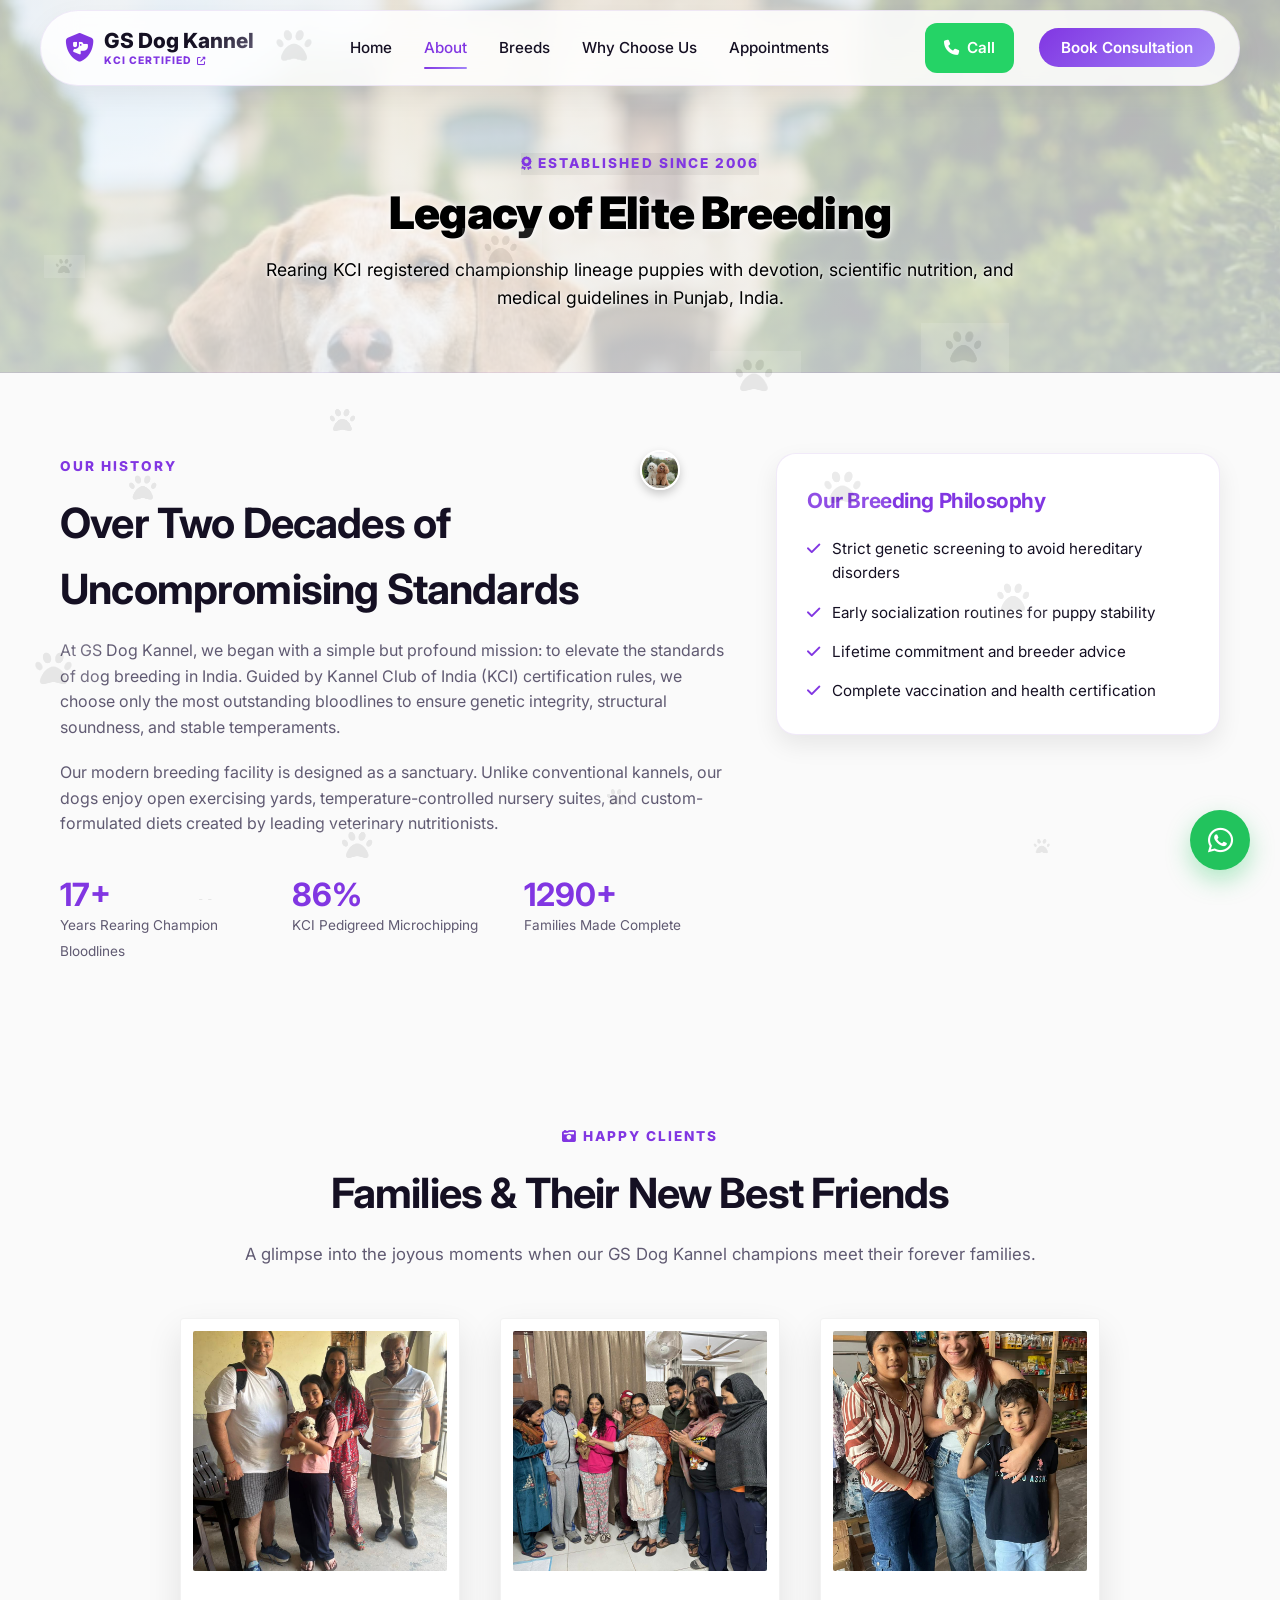
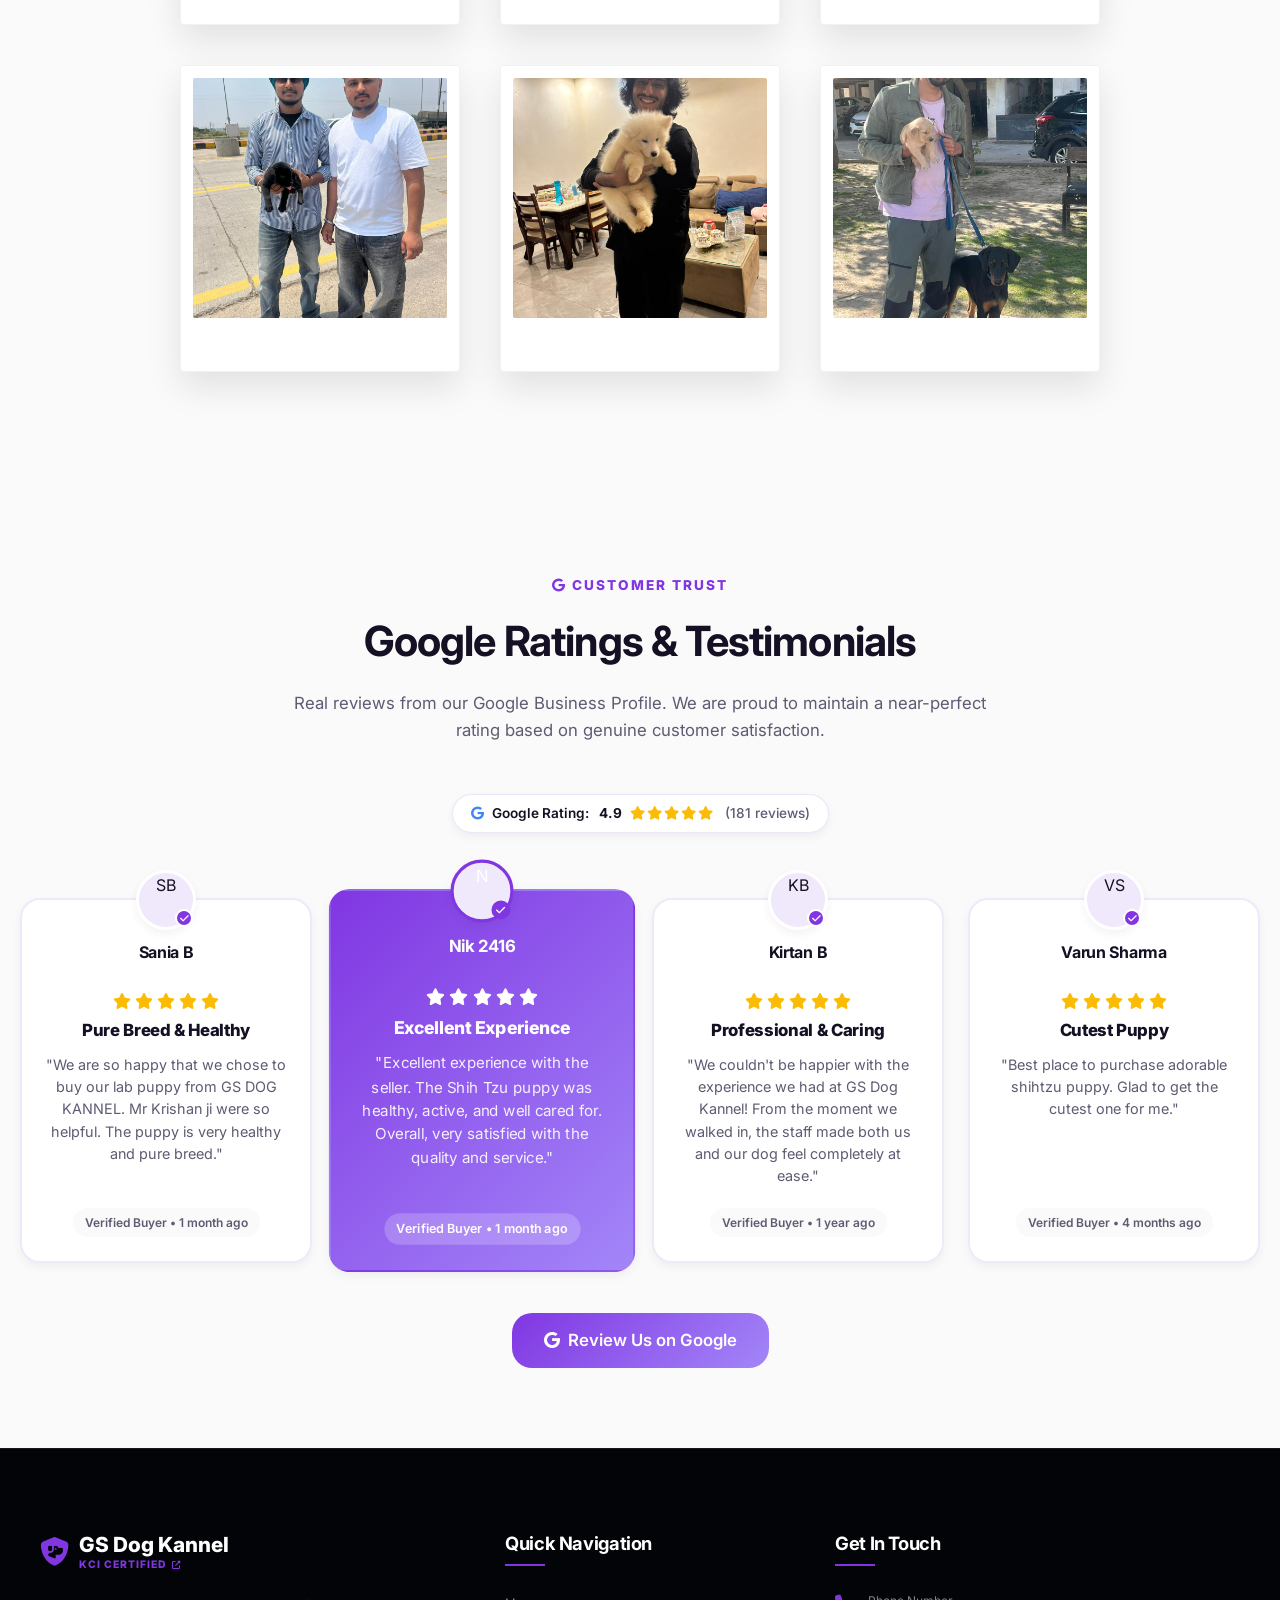
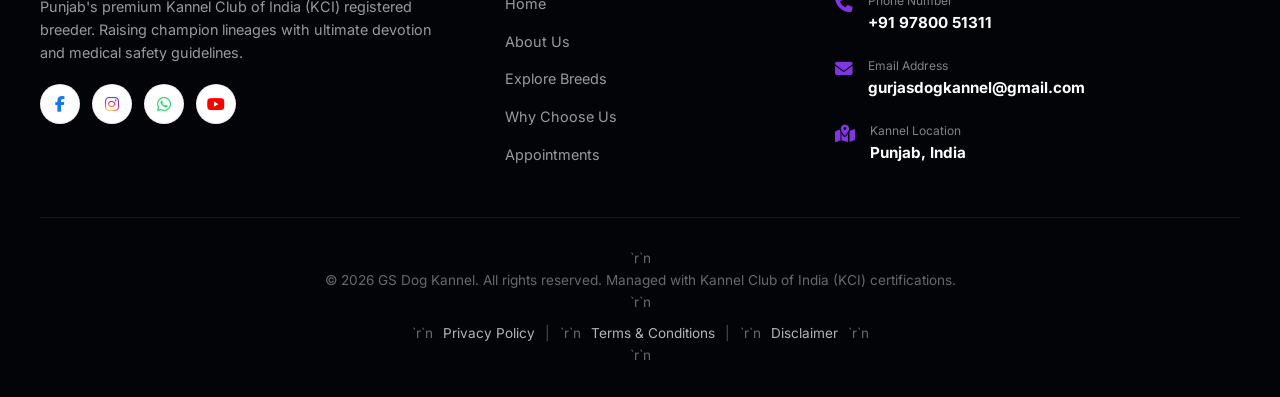
==== commit 5fb44d06: "Update about.html" ====
--- a/about.html
+++ b/about.html
@@ -1,6 +1,11 @@
 <!DOCTYPE html>
 <html lang="en">
 <head>
+    <!-- Favicon -->
+<link rel="icon" type="image/png" href="/favicon.png">
+<link rel="shortcut icon" href="/favicon.png">
+<link rel="apple-touch-icon" href="/favicon.png">
+
     <!-- Microsoft Clarity -->
     <script type="text/javascript">
     (function(c,l,a,r,i,t,y){
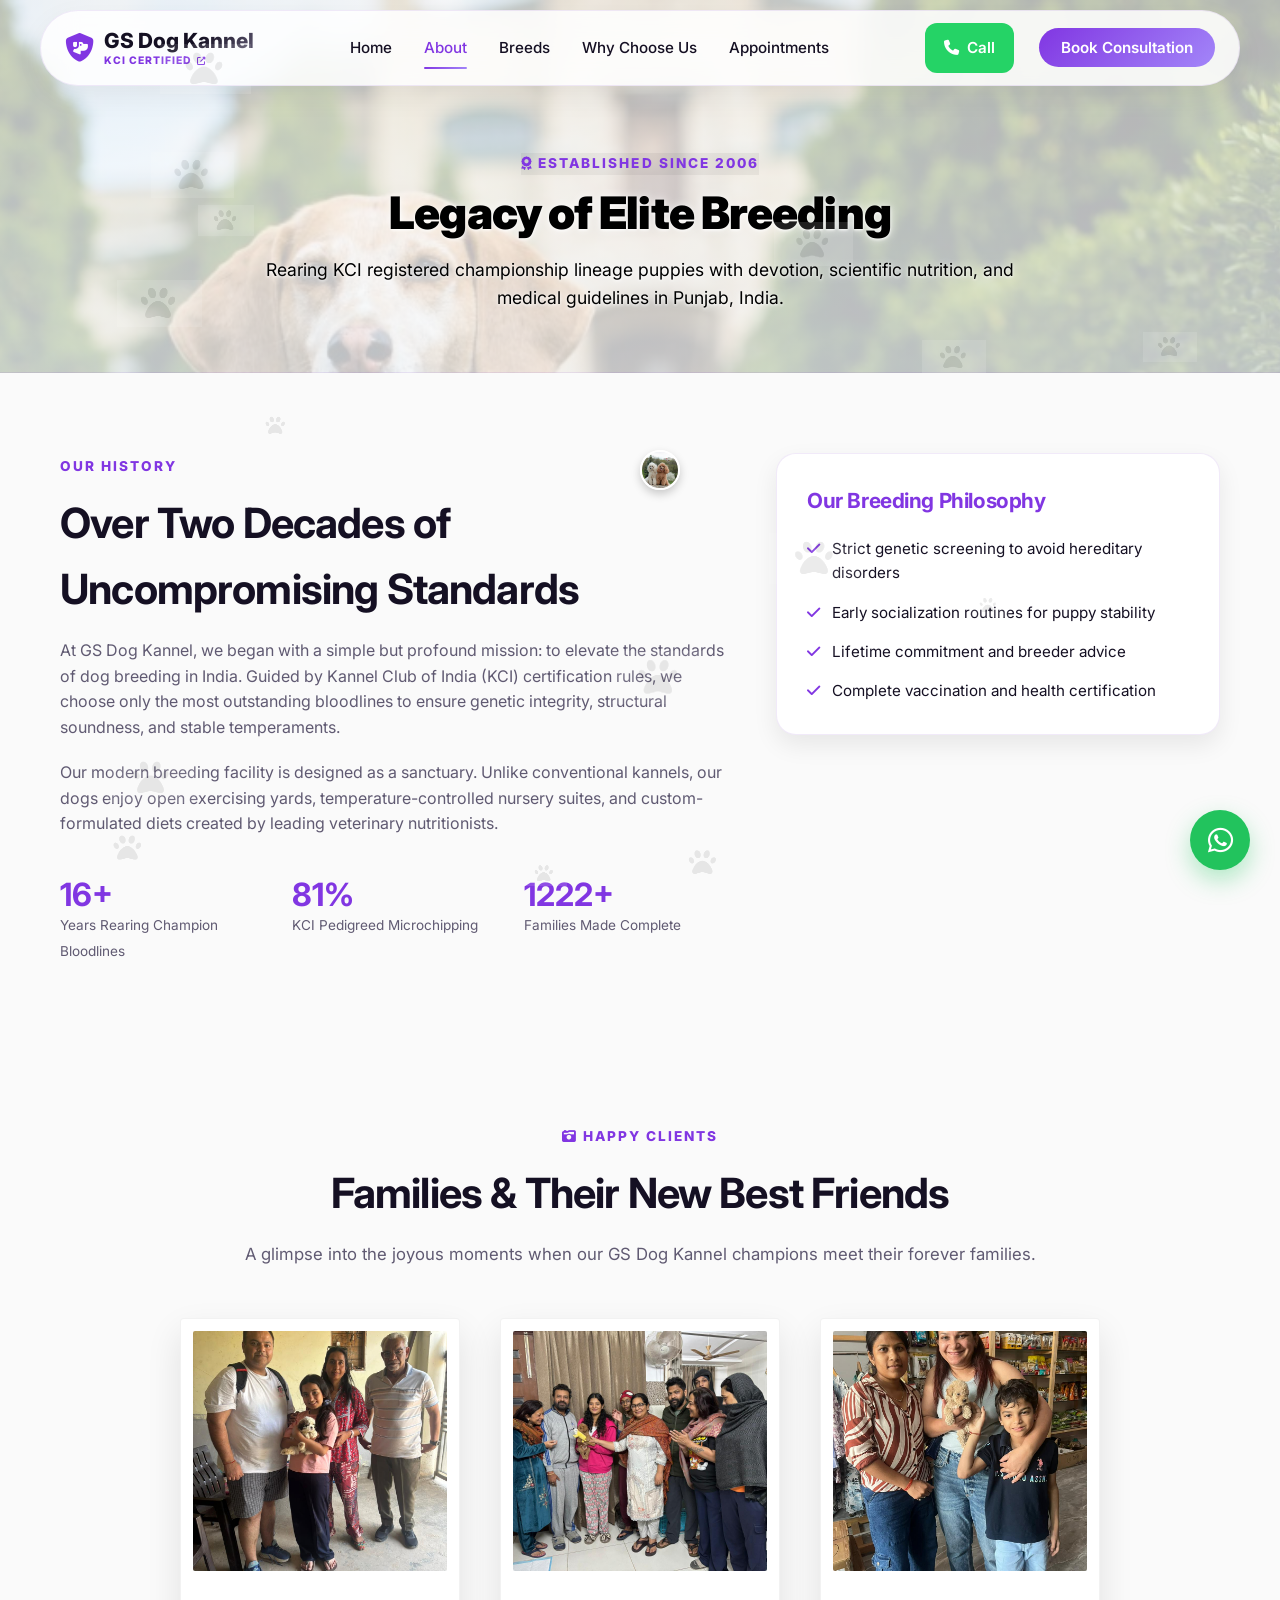
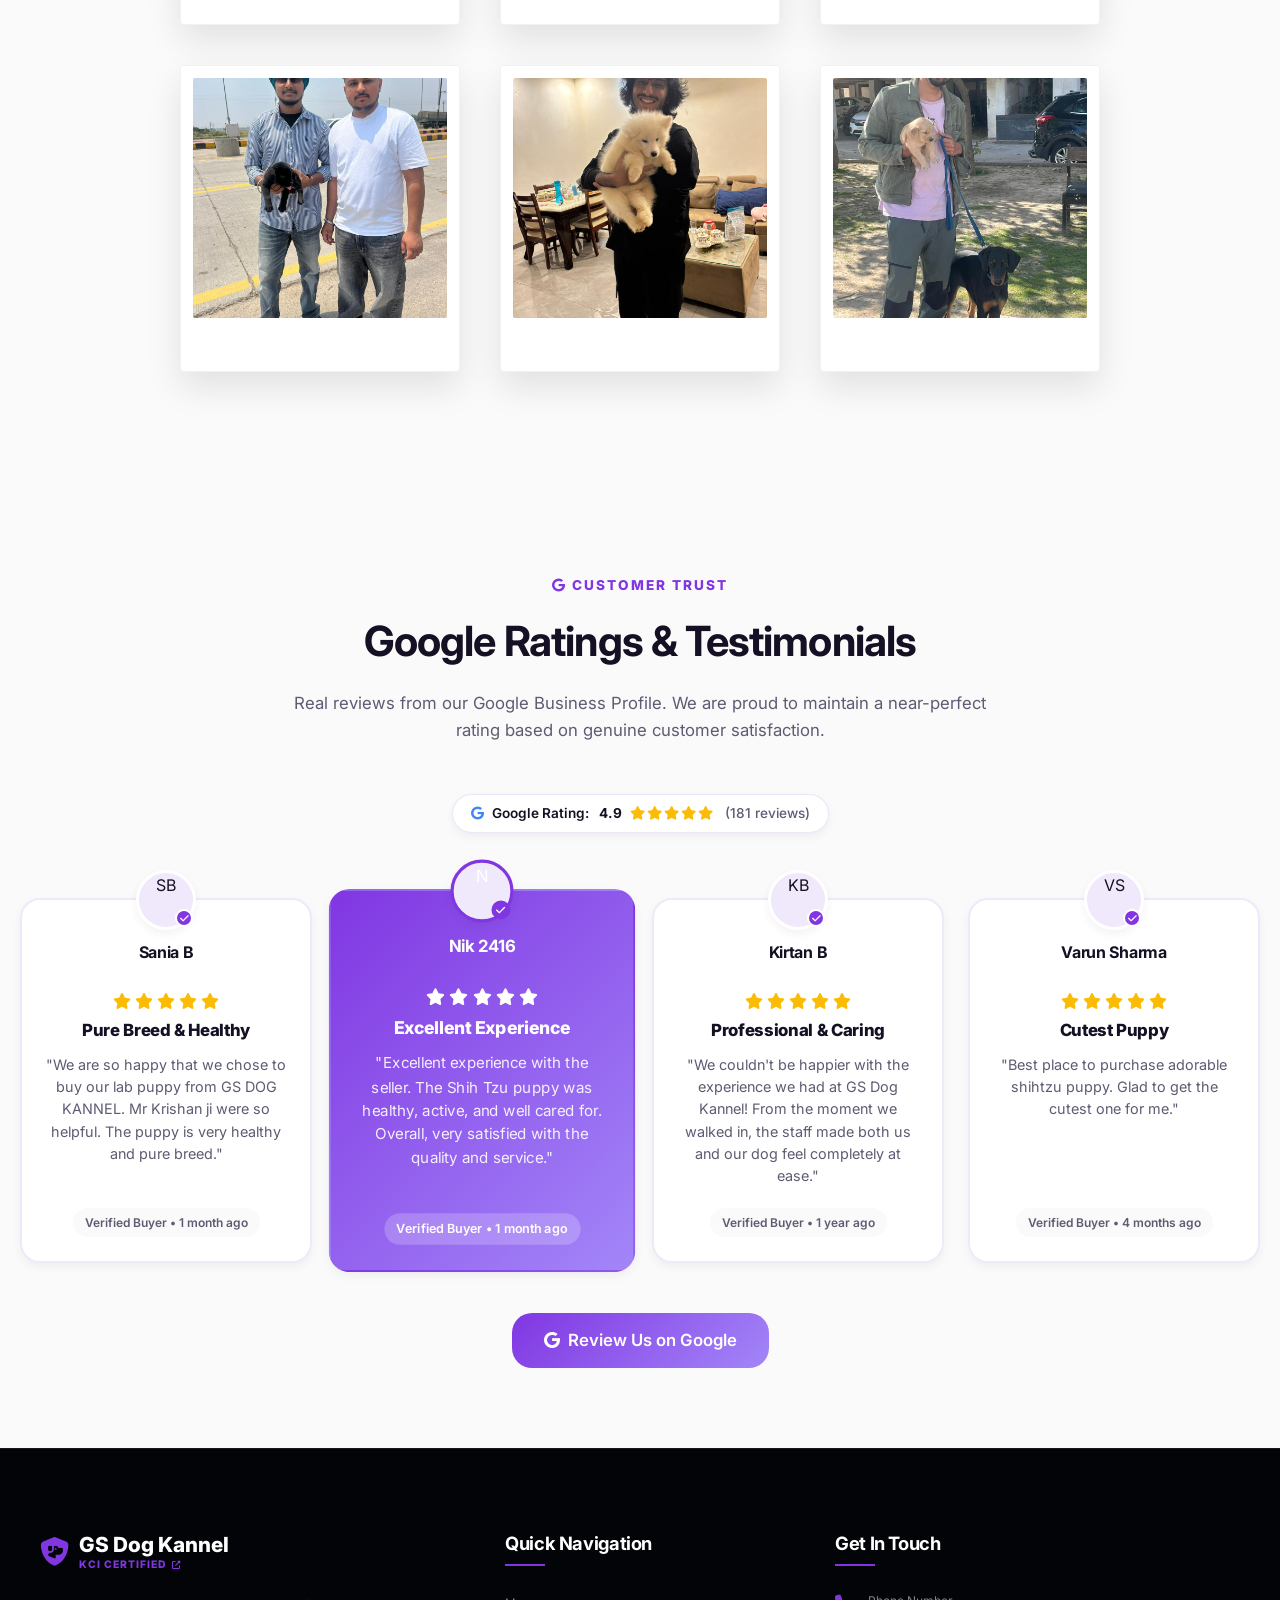
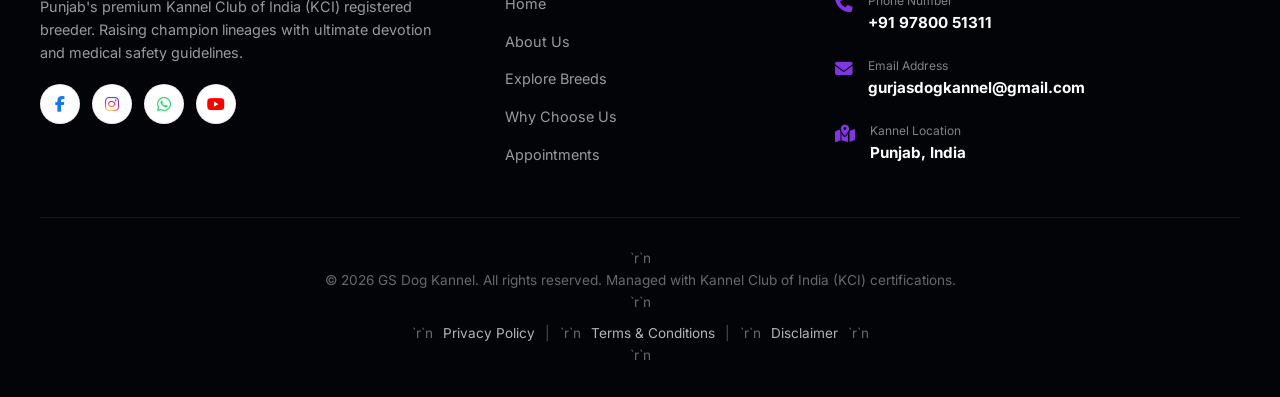
==== commit 31b7b875: "Update about.html" ====
--- a/about.html
+++ b/about.html
@@ -1,7 +1,7 @@
 <!DOCTYPE html>
 <html lang="en">
 <head>
-    <!-- Favicon -->
+<!-- Favicon -->
 <link rel="icon" type="image/png" href="/favicon.png">
 <link rel="shortcut icon" href="/favicon.png">
 <link rel="apple-touch-icon" href="/favicon.png">
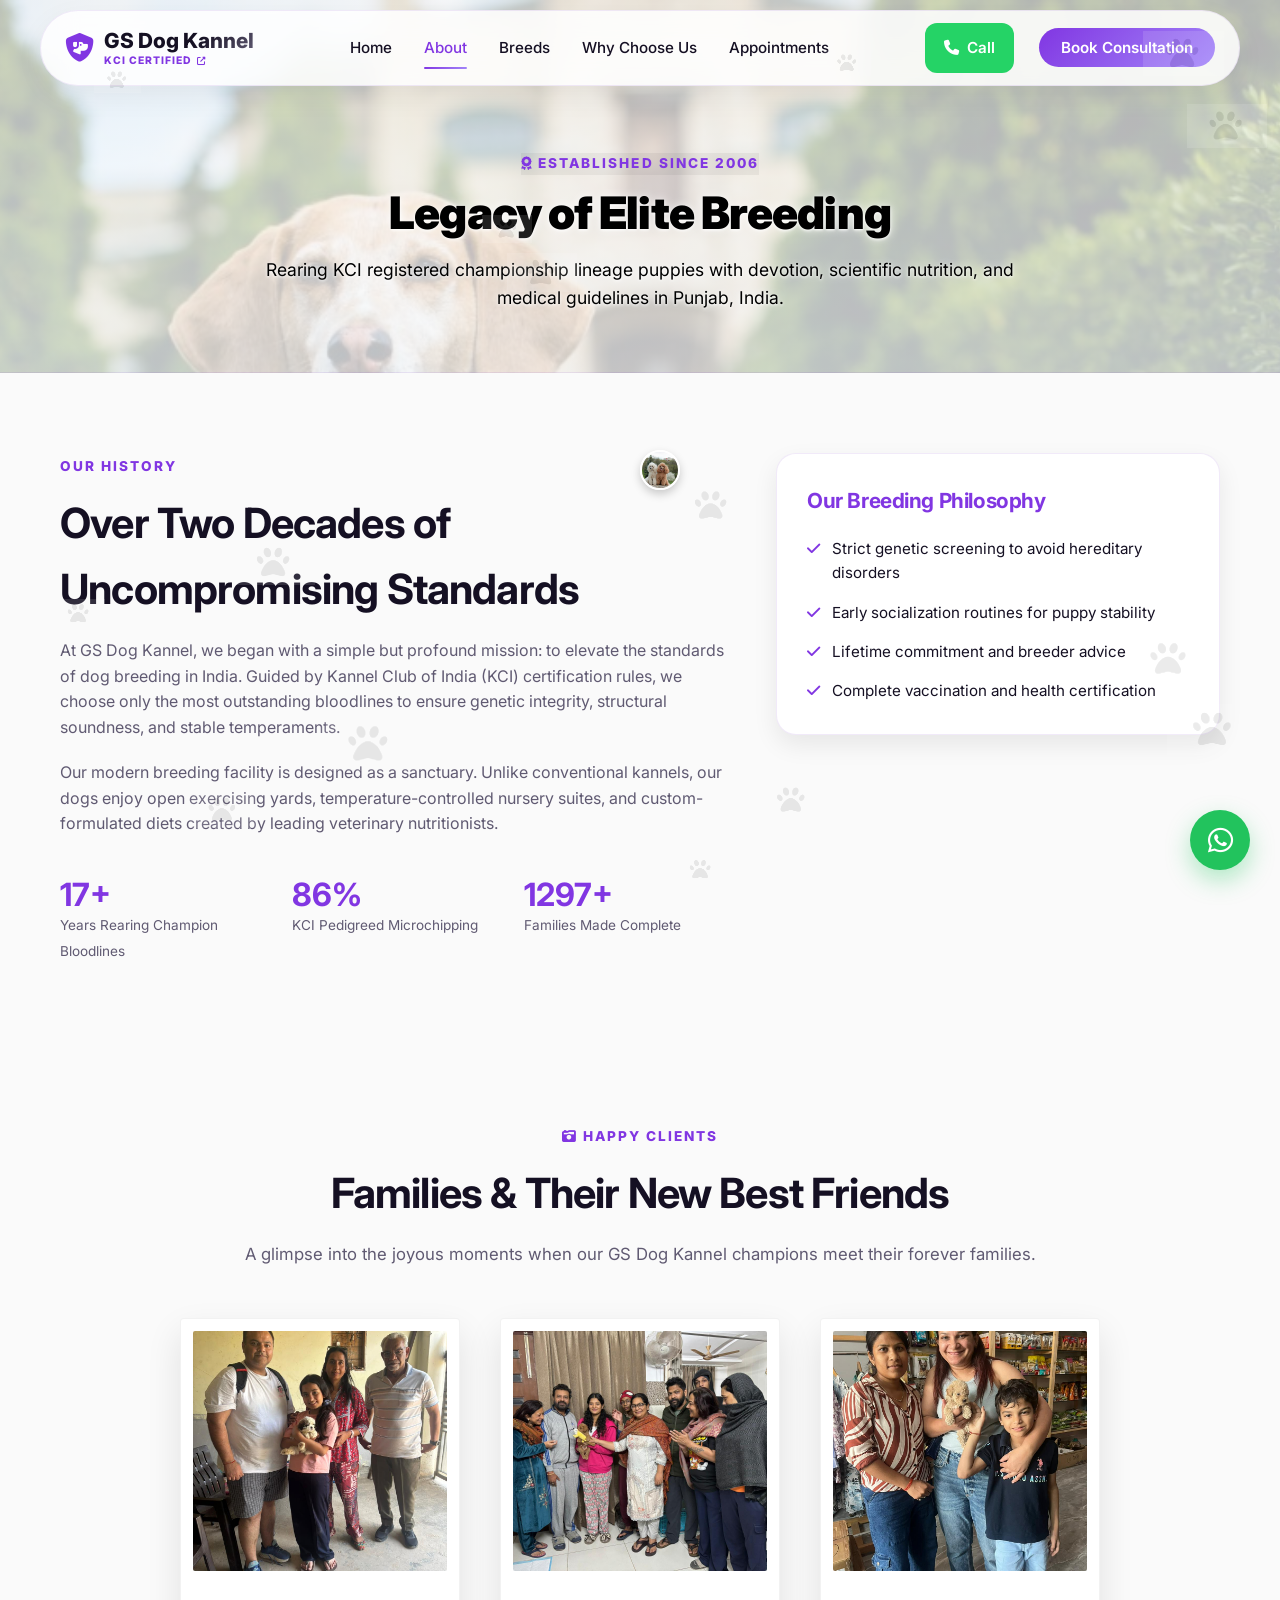
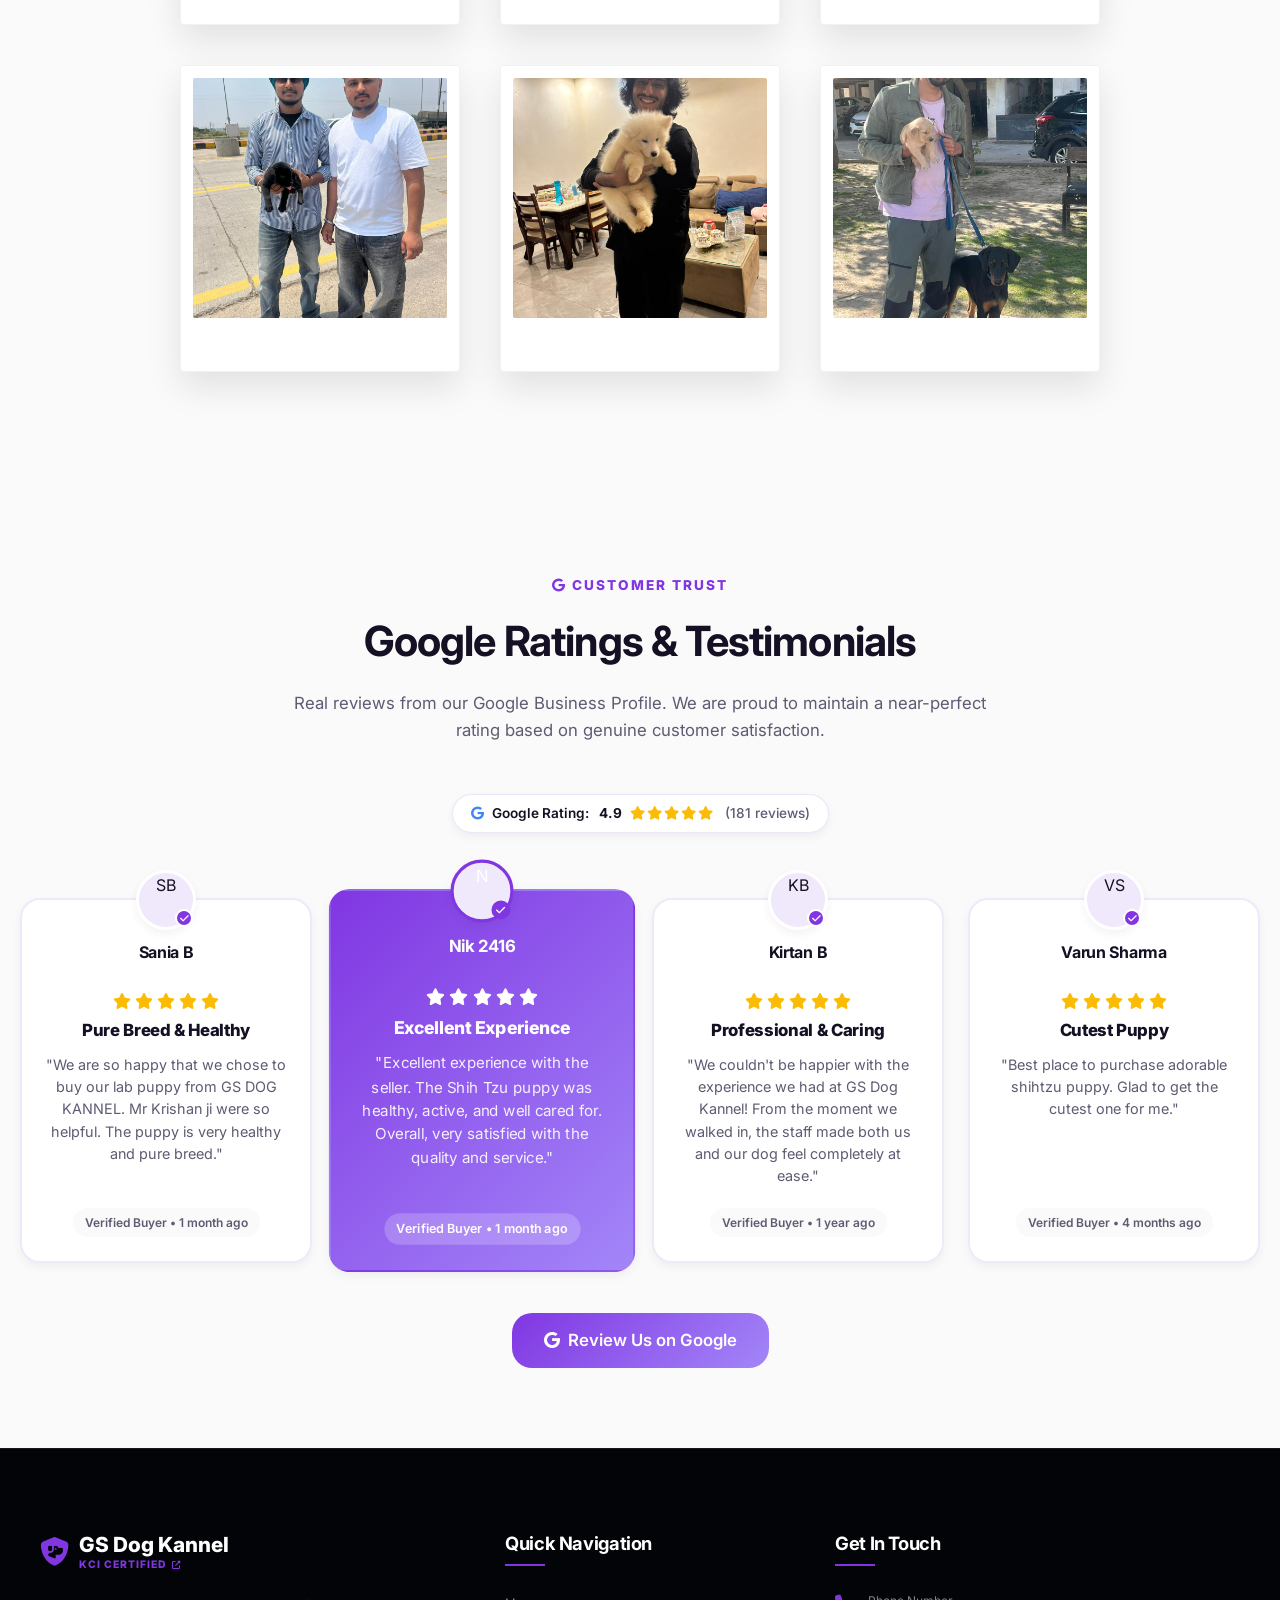
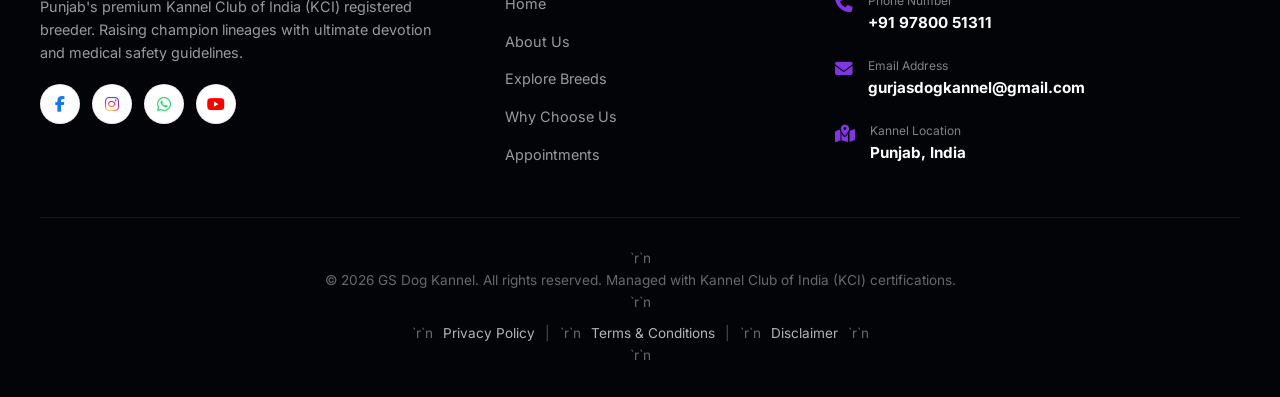
==== commit 78e06144: "Update about.html" ====
--- a/about.html
+++ b/about.html
@@ -1,10 +1,6 @@
 <!DOCTYPE html>
 <html lang="en">
 <head>
-<!-- Favicon -->
-<link rel="icon" type="image/png" href="/favicon.png">
-<link rel="shortcut icon" href="/favicon.png">
-<link rel="apple-touch-icon" href="/favicon.png">
 
     <!-- Microsoft Clarity -->
     <script type="text/javascript">
@@ -19,6 +15,11 @@
     <meta name="viewport" content="width=device-width, initial-scale=1.0">
     <title>About Us | GS Dog Kannel</title>
     <meta name="description" content="Learn about GS Dog Kannel, our legacy of over 20 years breeding KCI-registered championship lineage dogs in Punjab, India.">
+
+    <!-- Favicon -->
+<link rel="icon" type="image/png" href="/favicon.png">
+<link rel="shortcut icon" href="/favicon.png">
+<link rel="apple-touch-icon" href="/favicon.png">
     
     <!-- Fonts -->
     <link rel="preconnect" href="https://fonts.googleapis.com">
